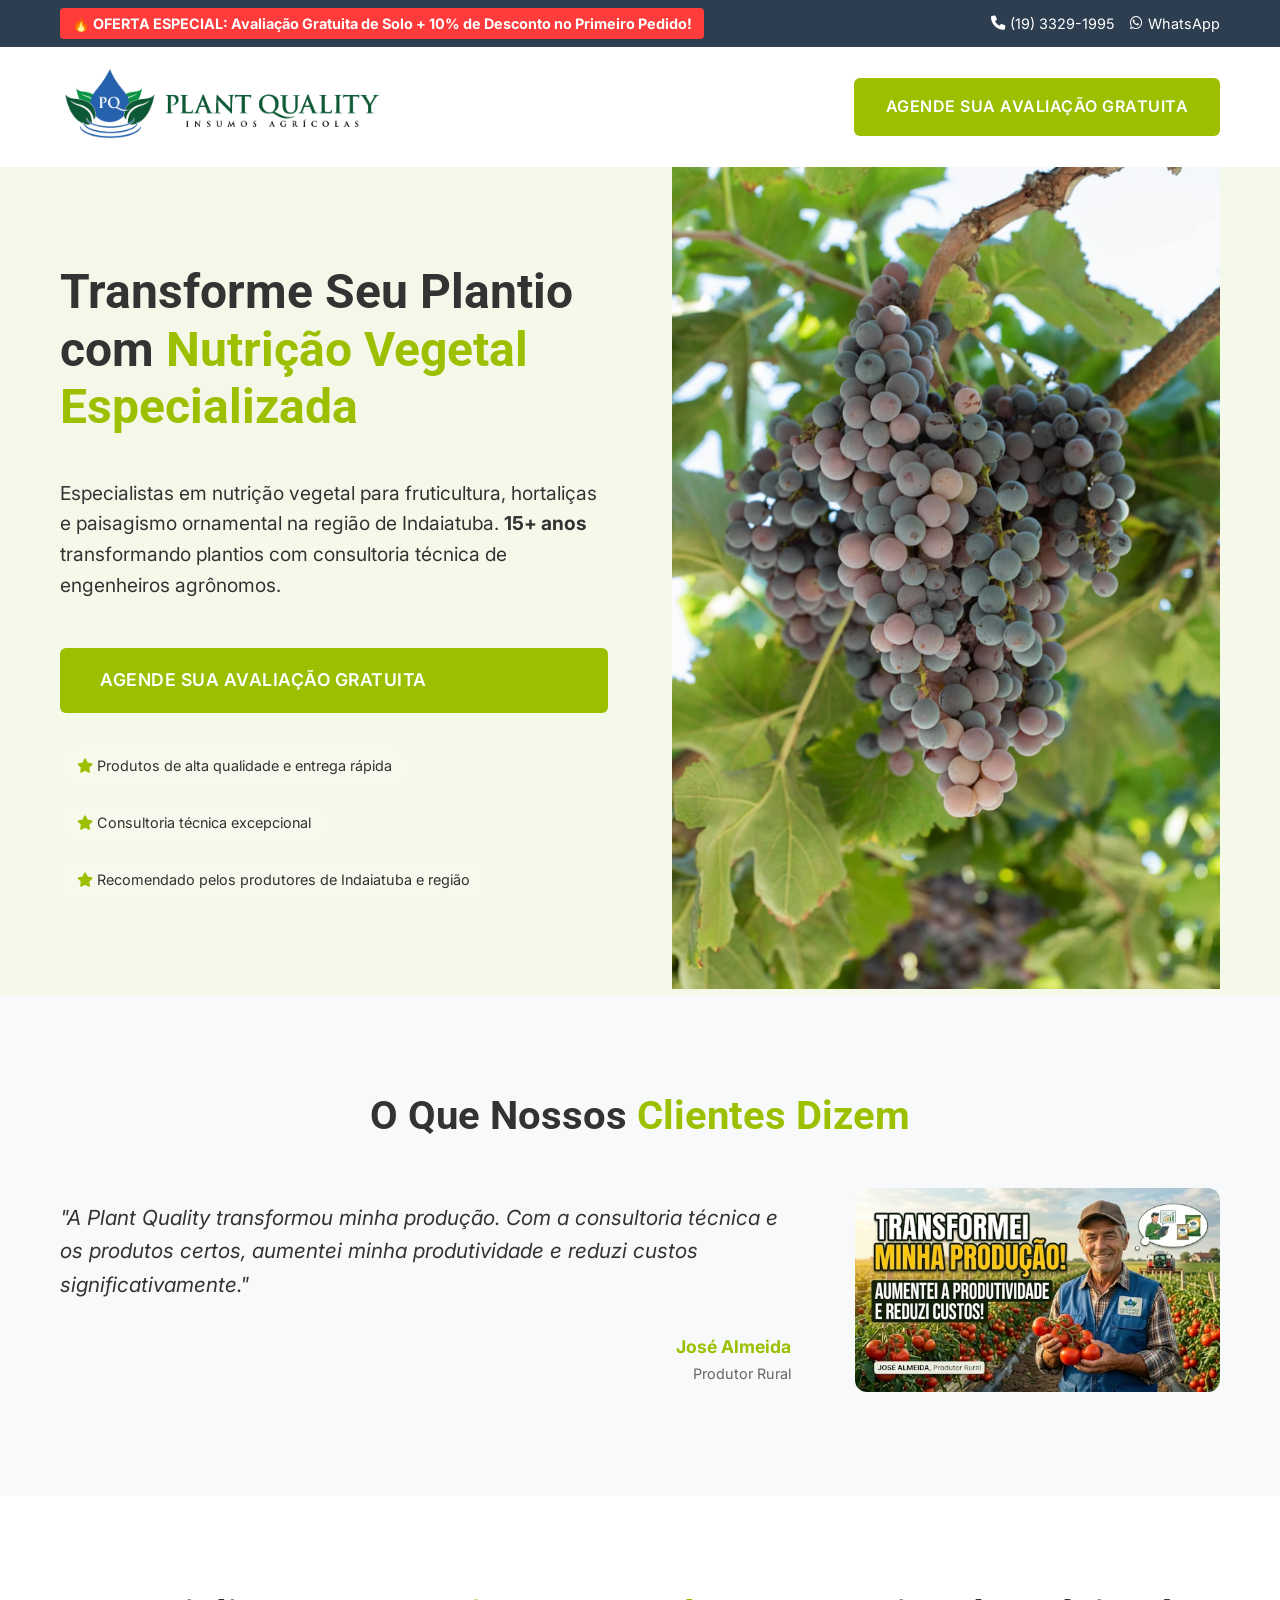
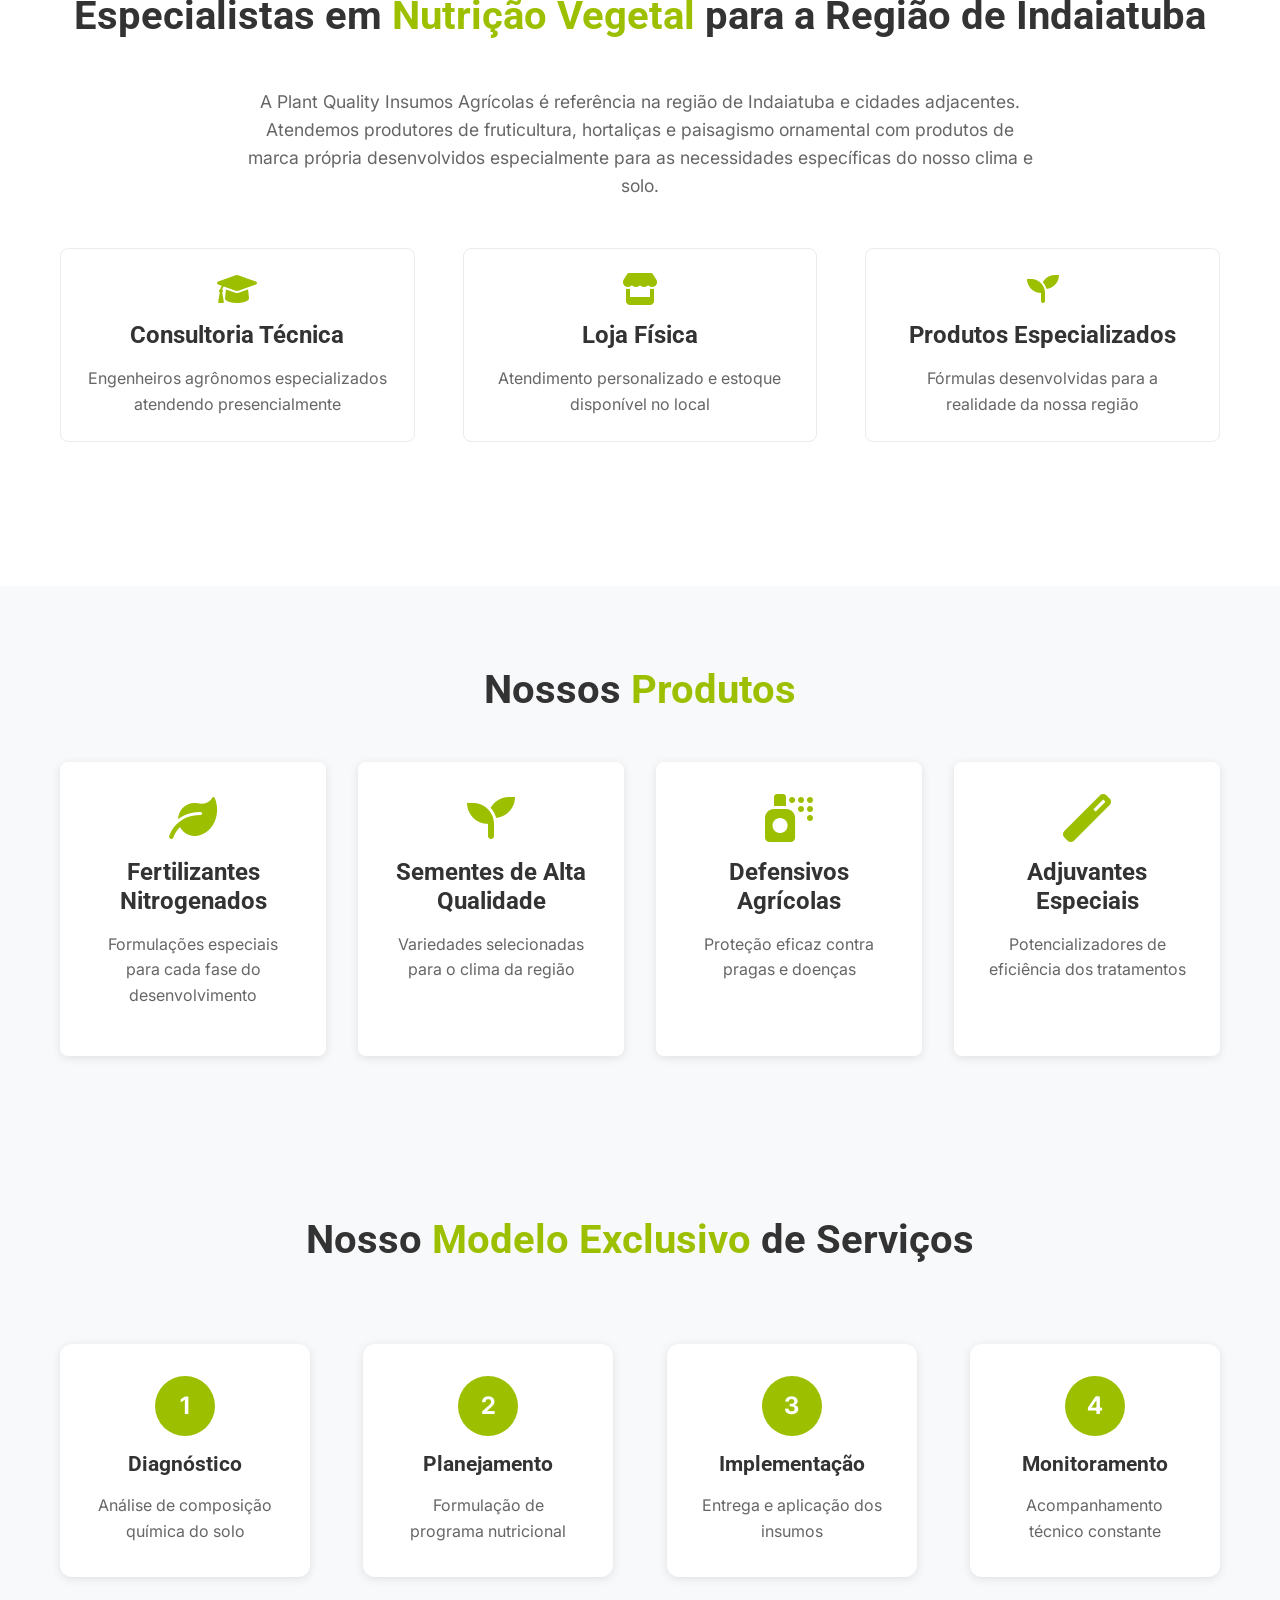
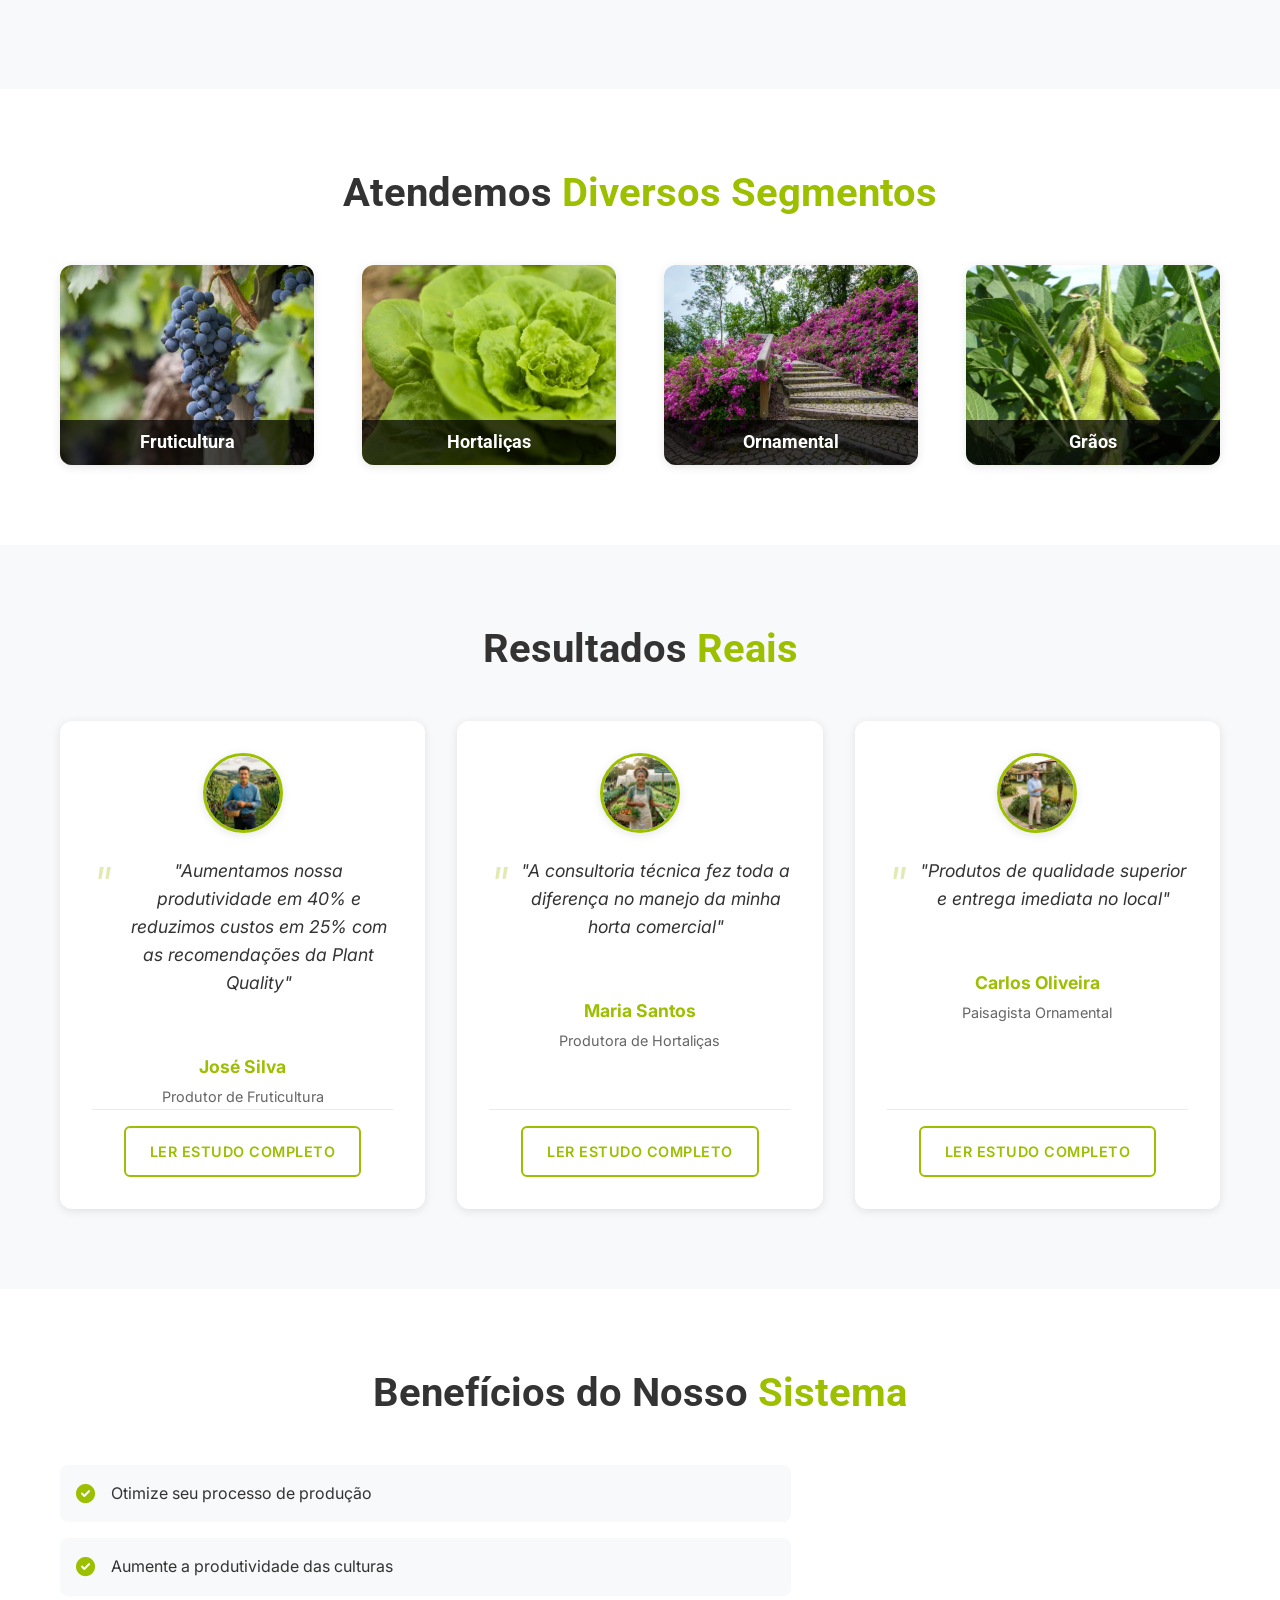
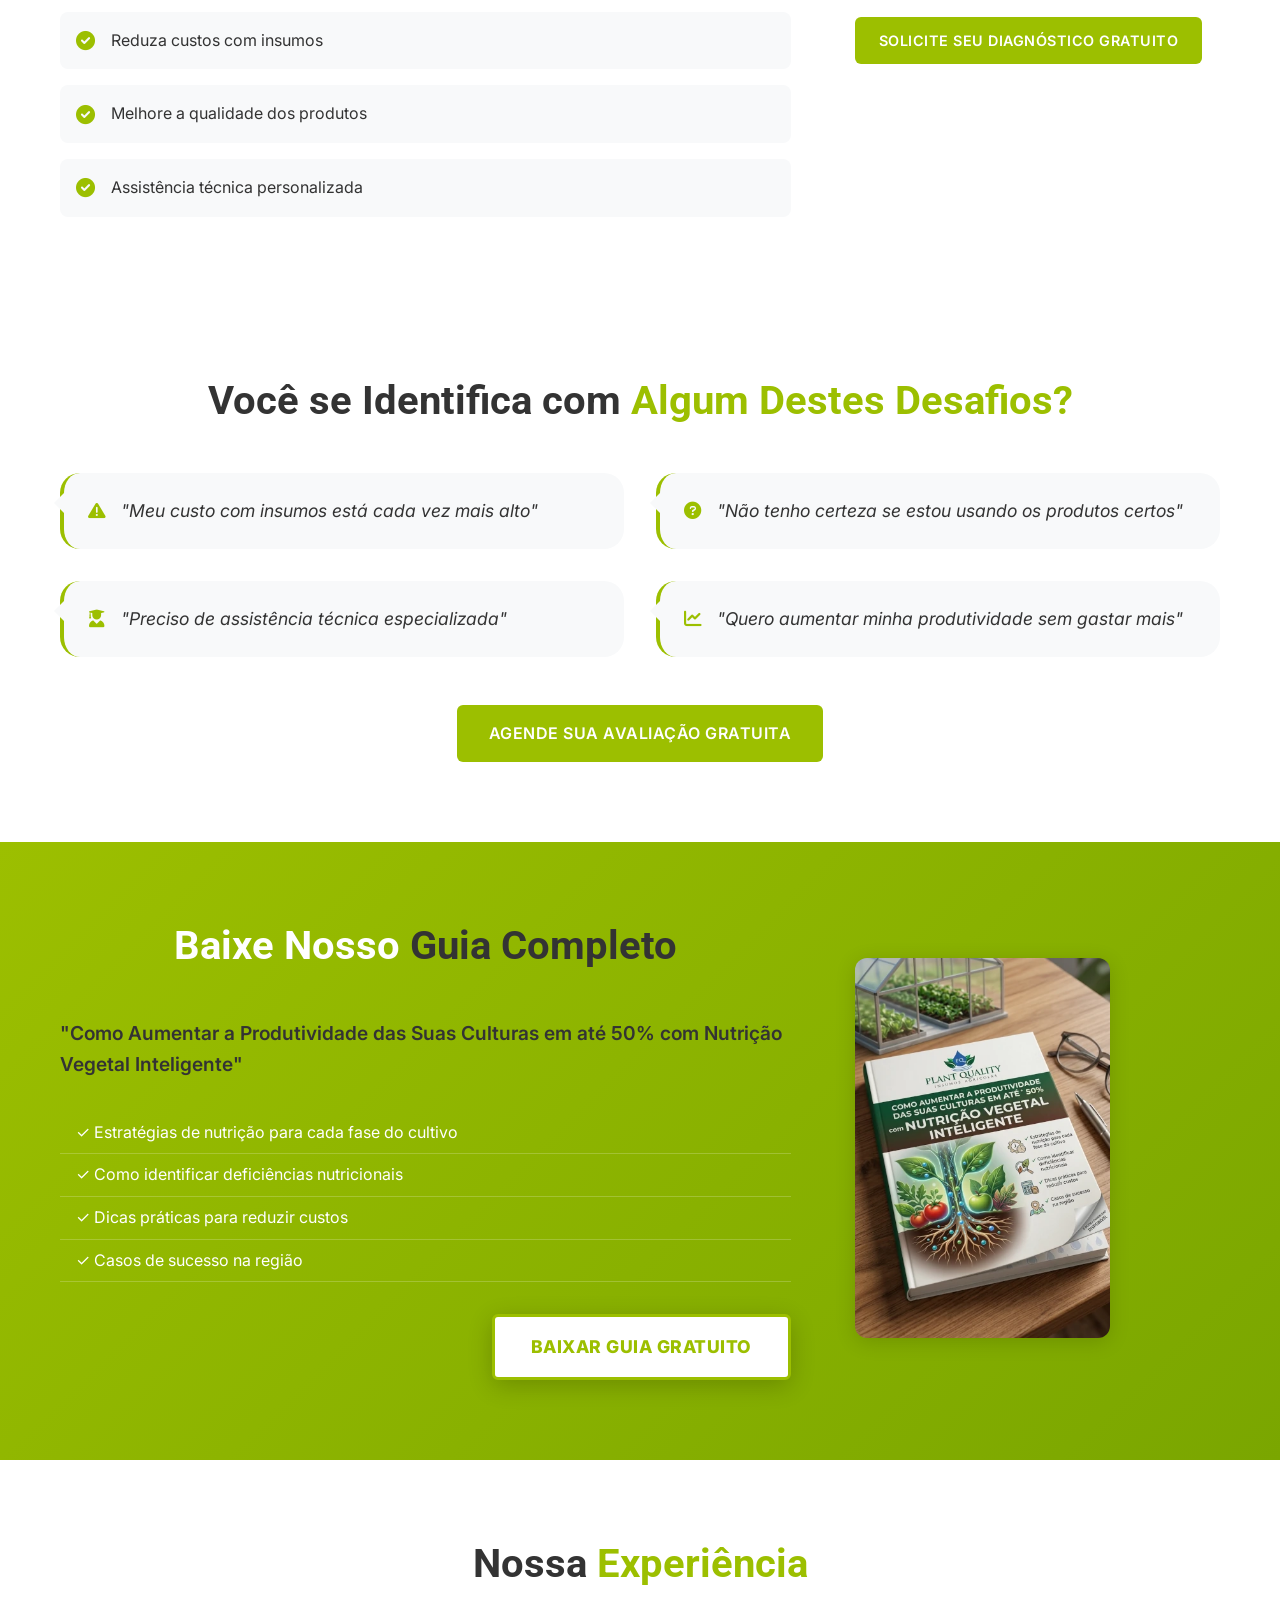
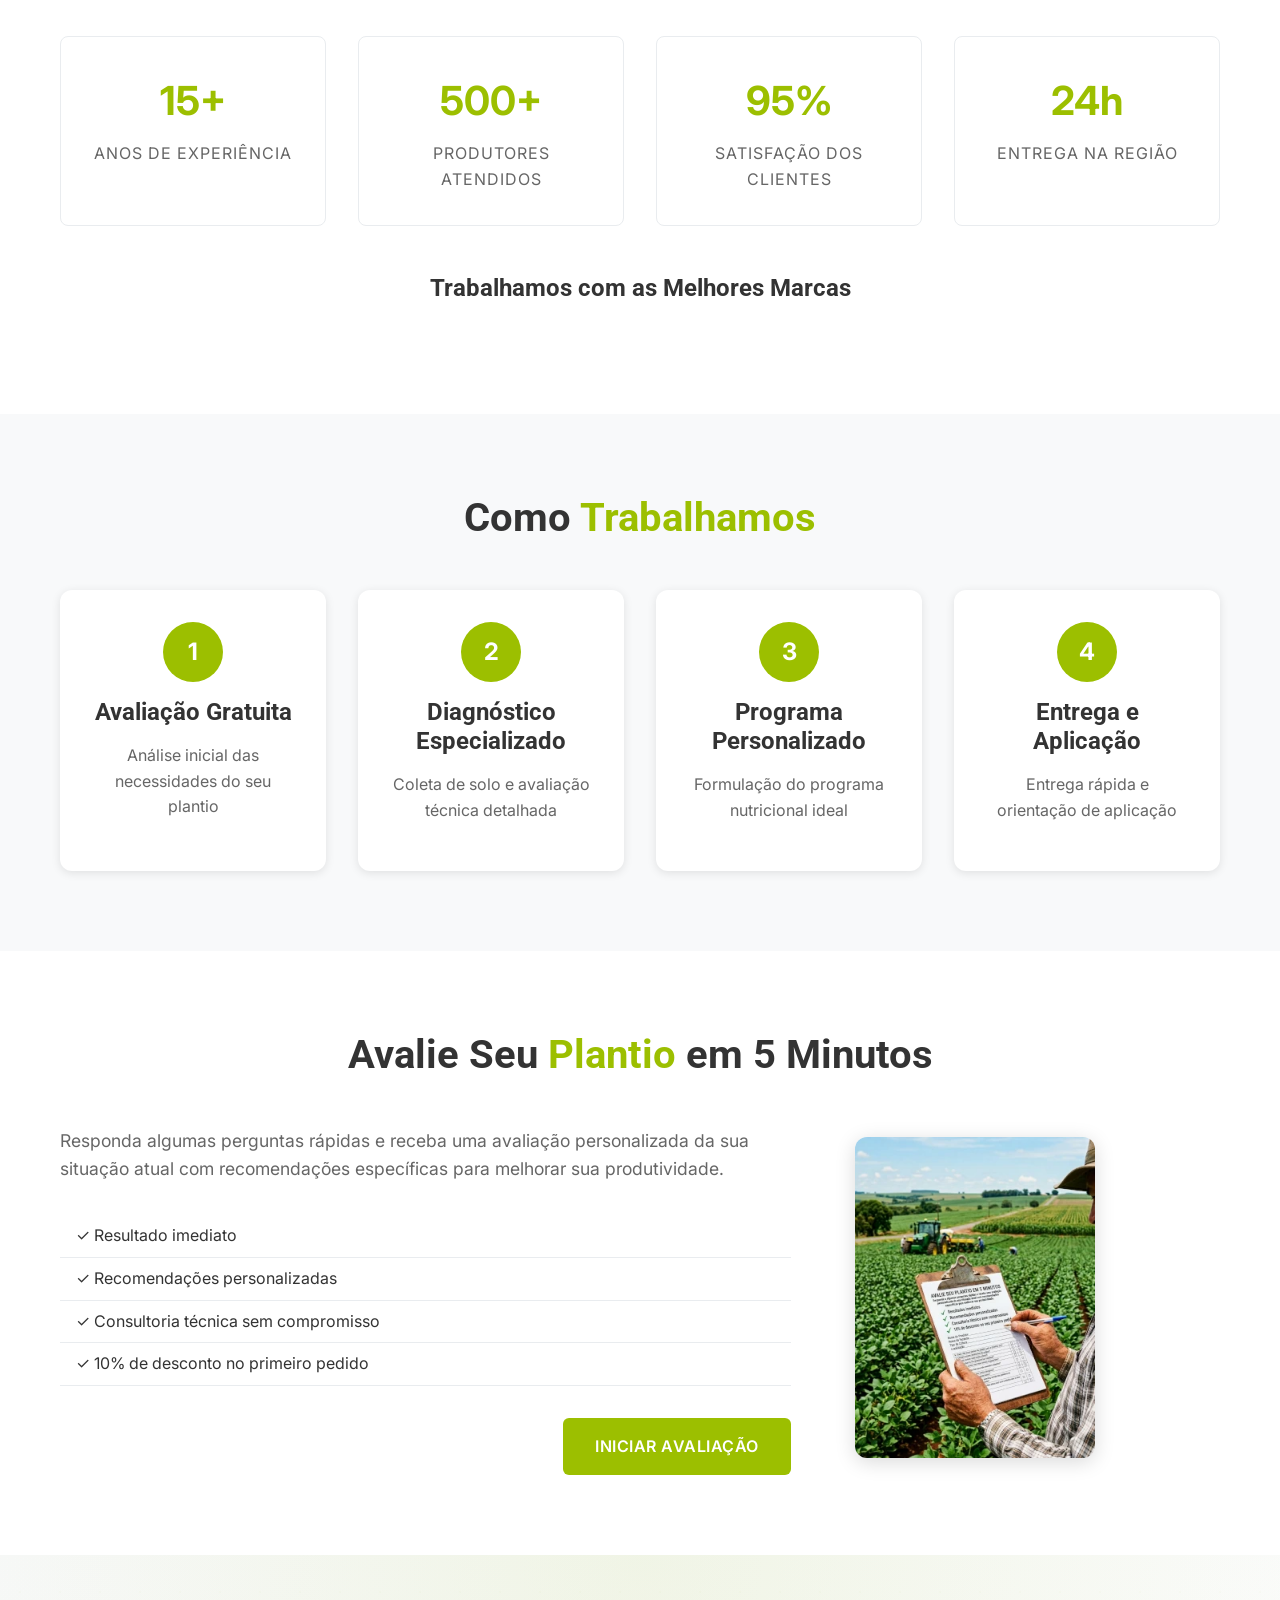
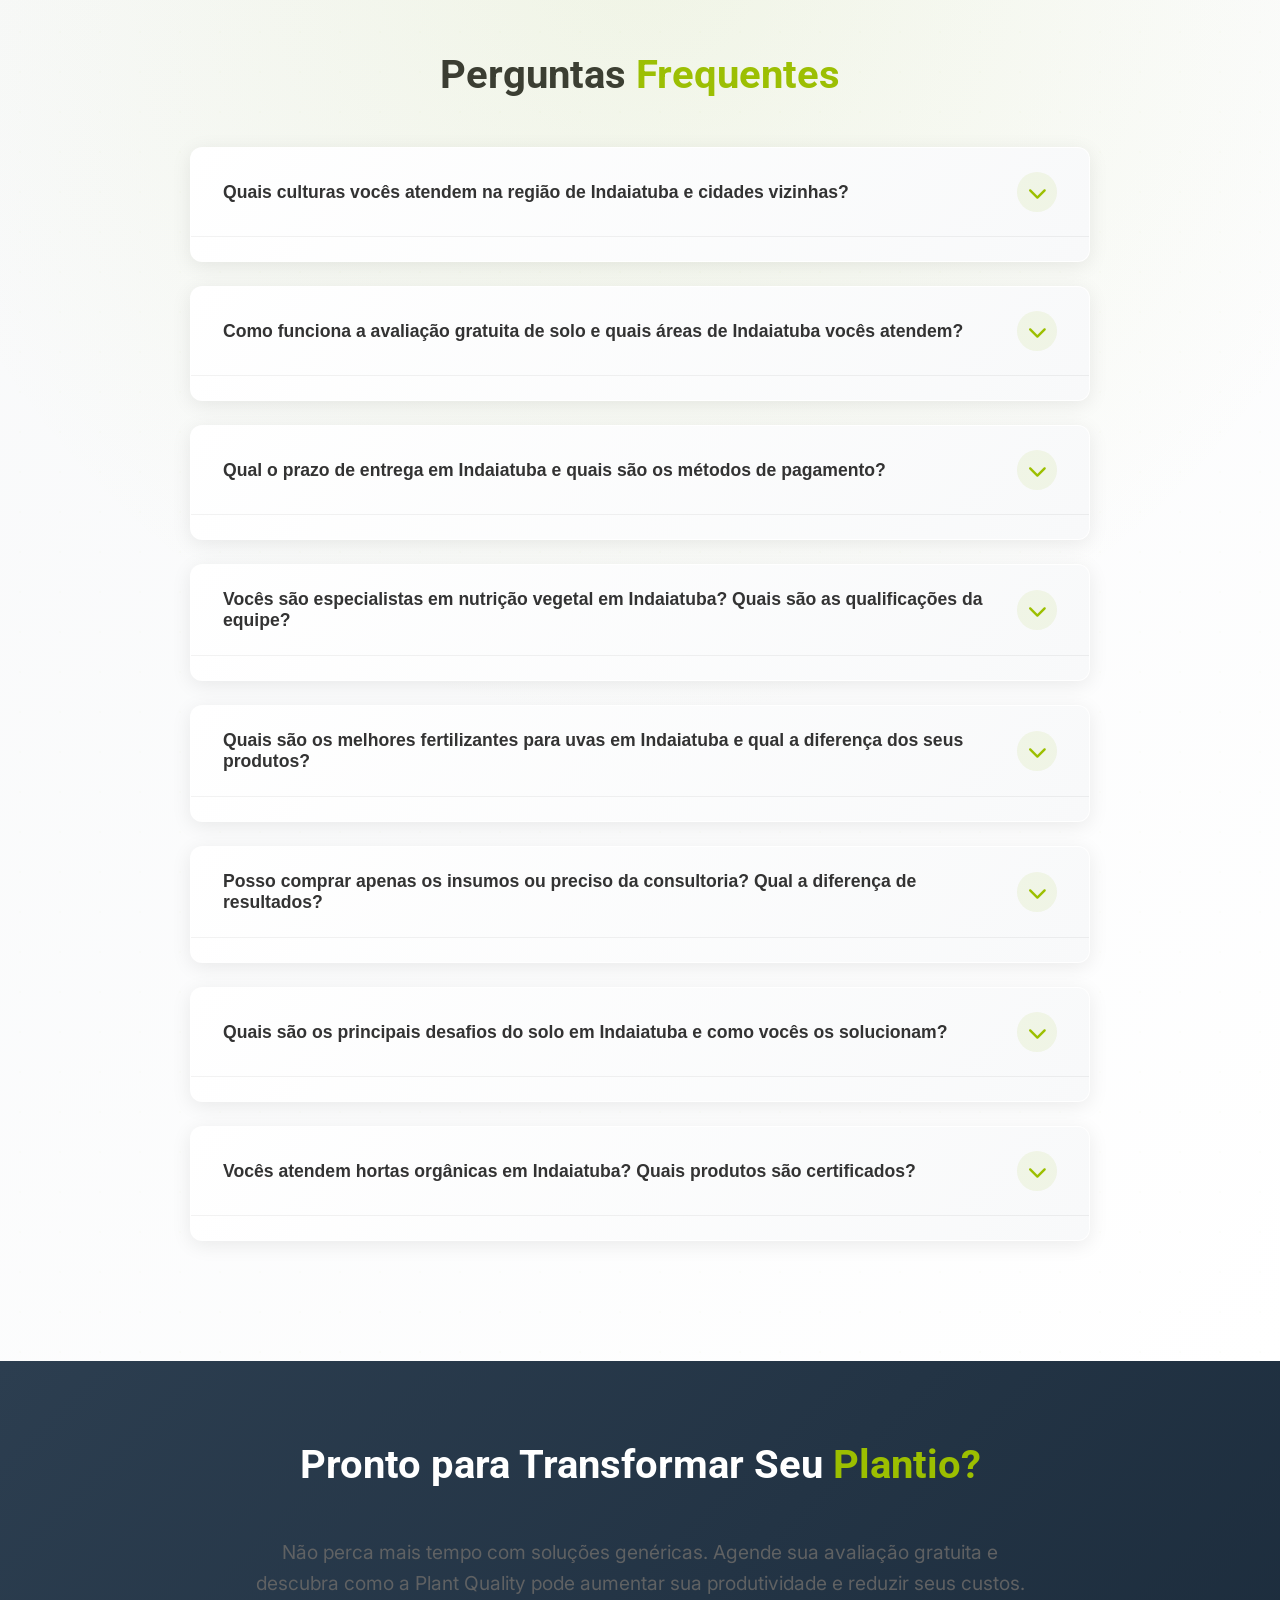
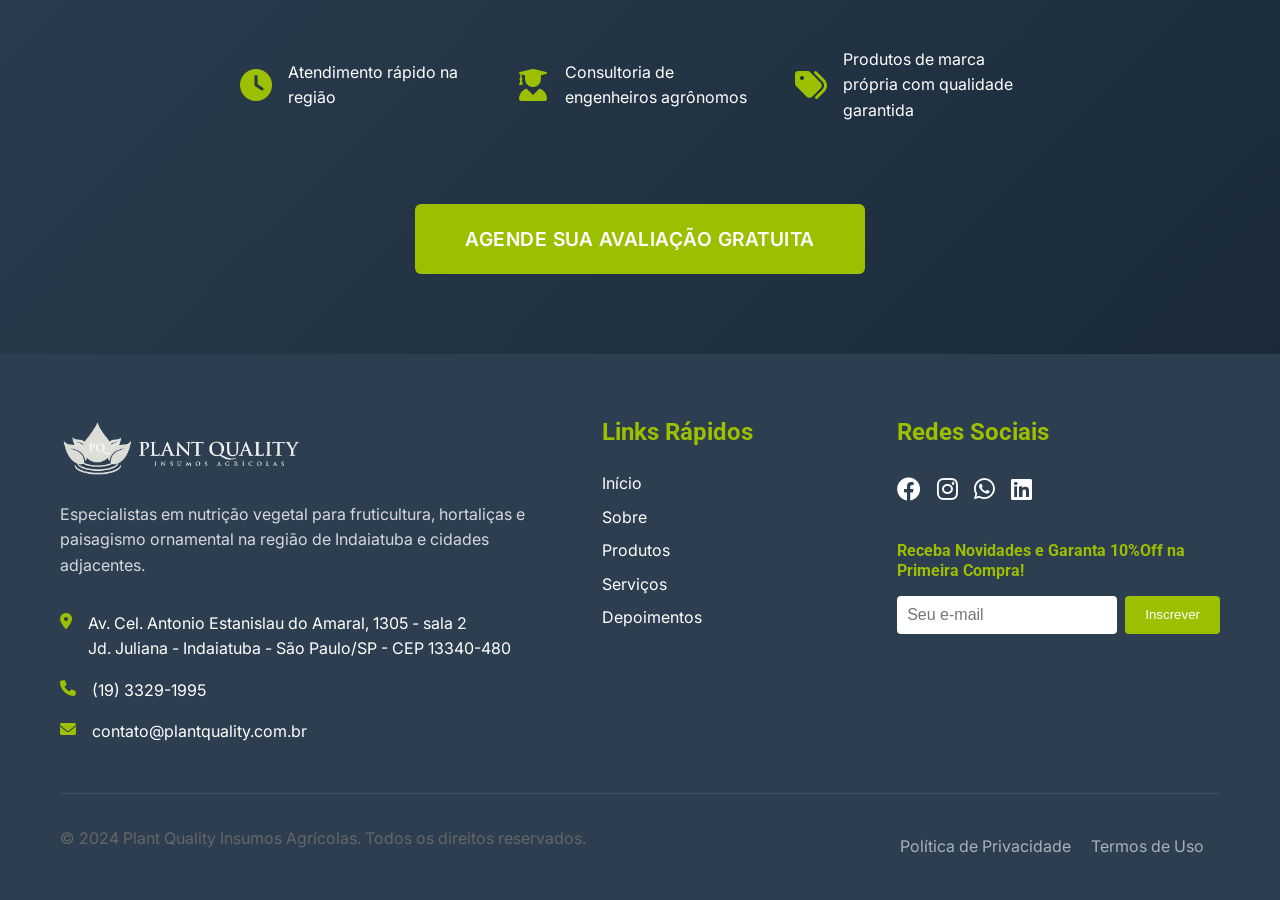
==== index.html @ 19965abe "Add files via upload" ====
<!DOCTYPE html>
<html lang="pt-BR">

<head>
  <meta charset="UTF-8">
  <meta name="viewport" content="width=device-width, initial-scale=1.0">
  <meta name="description"
    content="Plant Quality Insumos Agrícolas - Especialistas em nutrição vegetal para fruticultura, hortaliças e paisagismo ornamental na região de Indaiatuba">
  <meta name="keywords"
    content="insumos agrícolas, fertilizantes, nutrição vegetal, fruticultura, hortaliças, paisagismo, Plant Quality">
  <meta name="author" content="Plant Quality Insumos Agrícolas">

  <!-- Open Graph / Facebook -->
  <meta property="og:type" content="website">
  <meta property="og:url" content="https://plantquality.com.br/">
  <meta property="og:title" content="Plant Quality Insumos Agrícolas - Nutrição Vegetal Especializada">
  <meta property="og:description"
    content="Produtos de marca própria desenvolvidos especialmente para a demanda da região de Indaiatuba. Consultoria técnica especializada por engenheiros agrônomos.">
  <meta property="og:image" content="https://plantquality.com.br/images/logo.png">

  <!-- Twitter -->
  <meta property="twitter:card" content="summary_large_image">
  <meta property="twitter:url" content="https://plantquality.com.br/">
  <meta property="twitter:title" content="Plant Quality Insumos Agrícolas - Nutrição Vegetal Especializada">
  <meta property="twitter:description"
    content="Produtos de marca própria desenvolvidos especialmente para a demanda da região de Indaiatuba. Consultoria técnica especializada por engenheiros agrônomos.">
  <meta property="twitter:image" content="https://plantquality.com.br/images/logo.png">

  <title>Plant Quality Insumos Agrícolas - Nutrição Vegetal Especializada</title>

  <!-- CSS -->
  <link rel="stylesheet" href="css/styles.css">

  <!-- Google Fonts -->
  <link
    href="https://fonts.googleapis.com/css2?family=Inter:wght@300;400;500;600;700&family=Roboto:wght@300;400;500;700&display=swap"
    rel="stylesheet">

  <!-- Font Awesome -->
  <link rel="stylesheet" href="https://cdnjs.cloudflare.com/ajax/libs/font-awesome/6.0.0/css/all.min.css">

  <!-- Favicon -->
  <link rel="icon" href="images/favicon.ico">
</head>

<body>
  <!-- Top Bar -->
  <div class="top-bar">
    <div class="container">
      <div class="top-bar-content">
        <span class="urgent-offer">🔥 OFERTA ESPECIAL: Avaliação Gratuita de Solo + 10% de Desconto no Primeiro
          Pedido!</span>
        <div class="top-bar-actions">
          <a href="tel:+551933291995" class="phone-link">
            <i class="fas fa-phone"></i> (19) 3329-1995
          </a>
          <a href="https://wa.me/55199961839" class="whatsapp-link" target="_blank">
            <i class="fab fa-whatsapp"></i> WhatsApp
          </a>
        </div>
      </div>
    </div>
  </div>

  <!-- Header -->
  <header class="header">
    <div class="container">
      <div class="header-content">
        <div class="logo">
          <img src="images/logo-plant-quality-horizontal-optimized.png" alt="Plant Quality Insumos Agrícolas"
            class="logo-img" style="height: 80px;">
        </div>

        <div class="header-cta">
          <a href="#assessment" class="btn btn-primary btn-large">AGENDE SUA AVALIAÇÃO GRATUITA</a>
        </div>
      </div>
    </div>
  </header>

  <!-- Hero Section -->
  <section id="home" class="hero-section">
    <div class="container">
      <div class="hero-content">
        <div class="hero-text">
          <h1 class="hero-title">
            Transforme Seu Plantio com <span class="highlight">Nutrição Vegetal Especializada</span>
          </h1>
          <br>
          <p class="hero-subtitle">
            Especialistas em nutrição vegetal para fruticultura, hortaliças e paisagismo ornamental na região de
            Indaiatuba.
            <strong>15+ anos</strong> transformando plantios com consultoria técnica de engenheiros agrônomos.
          </p>
          <div class="hero-cta">
            <a href="#assessment" class="btn btn-primary btn-hero">AGENDE SUA AVALIAÇÃO GRATUITA</a>
            <div class="trust-badges">
              <span class="badge"><i class="fas fa-star" style="color: #9cbf00;"></i> Produtos de alta qualidade e
                entrega rápida</span>
              <span class="badge"><i class="fas fa-star" style="color: #9cbf00;"></i> Consultoria técnica
                excepcional</span>
              <span class="badge"><i class="fas fa-star" style="color: #9cbf00;"></i> Recomendado pelos produtores de
                Indaiatuba e região</span>
            </div>
          </div>
        </div>
        <div class="hero-media">
          <img src="images/bunch-red-grapes-green-branch.webp" alt="Plant Quality - Nutrição Vegetal" class="hero-img">
        </div>
      </div>
    </div>
  </section>

  <!-- VSL Testimonial -->
  <section class="vsl-section">
    <div class="container">
      <h2 class="section-title center">O Que Nossos <span class="highlight">Clientes Dizem</span></h2>
      <div class="vsl-content">
        <div class="vsl-text">
          <p class="vsl-quote">
            "A Plant Quality transformou minha produção. Com a consultoria técnica e os produtos certos,
            aumentei minha produtividade e reduzi custos significativamente."
          </p>
          <div class="vsl-author">
            <strong>José Almeida</strong>
            <span>Produtor Rural</span>
          </div>
        </div>
        <div class="vsl-player">
          <img src="images/testimonial-video-thumbnail.webp" alt="Depoimento de Cliente"
            style="width: 100%; height: 100%; object-fit: cover; border-radius: 12px;">
        </div>
      </div>
    </div>
  </section>

  <!-- About Section -->
  <section id="about" class="about-section">
    <div class="container">
      <h2 class="section-title center">Especialistas em <span class="highlight">Nutrição Vegetal</span> para a Região de
        Indaiatuba</h2>
      <p class="about-description center" style="max-width: 800px; margin: 0 auto 3rem;">
        A Plant Quality Insumos Agrícolas é referência na região de Indaiatuba e cidades adjacentes.
        Atendemos produtores de fruticultura, hortaliças e paisagismo ornamental com produtos de marca própria
        desenvolvidos especialmente para as necessidades específicas do nosso clima e solo.
      </p>
      <div class="about-features" style="justify-content: center; align-items: center;">
        <div class="feature">
          <i class="fas fa-graduation-cap"></i>
          <h3>Consultoria Técnica</h3>
          <p>Engenheiros agrônomos especializados atendendo presencialmente</p>
        </div>
        <div class="feature">
          <i class="fas fa-store"></i>
          <h3>Loja Física</h3>
          <p>Atendimento personalizado e estoque disponível no local</p>
        </div>
        <div class="feature">
          <i class="fas fa-seedling"></i>
          <h3>Produtos Especializados</h3>
          <p>Fórmulas desenvolvidas para a realidade da nossa região</p>
        </div>
      </div>
    </div>
  </section>

  <!-- Products Grid -->
  <section id="products" class="products-section">
    <div class="container">
      <h2 class="section-title center">Nossos <span class="highlight">Produtos</span></h2>
      <div class="products-grid">
        <div class="product-card">
          <i class="fas fa-leaf"></i>
          <h3>Fertilizantes Nitrogenados</h3>
          <p>Formulações especiais para cada fase do desenvolvimento</p>
        </div>
        <div class="product-card">
          <i class="fas fa-seedling"></i>
          <h3>Sementes de Alta Qualidade</h3>
          <p>Variedades selecionadas para o clima da região</p>
        </div>
        <div class="product-card">
          <i class="fas fa-spray-can"></i>
          <h3>Defensivos Agrícolas</h3>
          <p>Proteção eficaz contra pragas e doenças</p>
        </div>
        <div class="product-card">
          <i class="fas fa-magic"></i>
          <h3>Adjuvantes Especiais</h3>
          <p>Potencializadores de eficiência dos tratamentos</p>
        </div>
      </div>
    </div>
  </section>

  <!-- Our Model -->
  <section id="services" class="model-section">
    <div class="container">
      <h2 class="section-title center">Nosso <span class="highlight">Modelo Exclusivo</span> de Serviços</h2>
      <div class="model-steps">
        <div class="model-step">
          <div class="step-icon">1</div>
          <h3>Diagnóstico</h3>
          <p>Análise de composição química do solo</p>
        </div>
        <div class="model-step">
          <div class="step-icon">2</div>
          <h3>Planejamento</h3>
          <p>Formulação de programa nutricional</p>
        </div>
        <div class="model-step">
          <div class="step-icon">3</div>
          <h3>Implementação</h3>
          <p>Entrega e aplicação dos insumos</p>
        </div>
        <div class="model-step">
          <div class="step-icon">4</div>
          <h3>Monitoramento</h3>
          <p>Acompanhamento técnico constante</p>
        </div>
      </div>
    </div>
  </section>

  <!-- Industries -->
  <section class="industries-section">
    <div class="container">
      <h2 class="section-title center">Atendemos <span class="highlight">Diversos Segmentos</span></h2>
      <div class="industries-grid">
        <div class="industry-card">
          <img src="images/closeup-grapes.webp" alt="Fruticultura">
          <h3>Fruticultura</h3>
        </div>
        <div class="industry-card">
          <img src="images/closeup-lettuce.webp" alt="Hortaliças">
          <h3>Hortaliças</h3>
        </div>
        <div class="industry-card">
          <img src="images/stairs-beautiful-park.webp" alt="Paisagismo">
          <h3>Ornamental</h3>
        </div>
        <div class="industry-card">
          <img src="images/closeup-beans.webp" alt="Grãos">
          <h3>Grãos</h3>
        </div>
      </div>
    </div>
  </section>

  <!-- Case Studies -->
  <section id="testimonials" class="case-studies-section">
    <div class="container">
      <h2 class="section-title center">Resultados <span class="highlight">Reais</span></h2>
      <div class="case-studies-grid">
        <div class="case-card">
          <div class="case-content">
            <div class="case-avatar">
              <img src="images/social-proof-grape-farmer.webp" alt="José Silva - Produtor de Fruticultura"
                class="avatar-img">
            </div>
            <blockquote>
              "Aumentamos nossa produtividade em 40% e reduzimos custos em 25% com as recomendações da Plant Quality"
            </blockquote>
            <div class="case-author">
              <strong>José Silva</strong>
              <span>Produtor de Fruticultura</span>
            </div>
          </div>
          <div class="case-cta">
            <a href="#" class="btn btn-secondary">LER ESTUDO COMPLETO</a>
          </div>
        </div>
        <div class="case-card">
          <div class="case-content">
            <div class="case-avatar">
              <img src="images/social-proof-horticulture-farmer.webp" alt="Maria Santos - Produtora de Hortaliças"
                class="avatar-img">
            </div>
            <blockquote>
              "A consultoria técnica fez toda a diferença no manejo da minha horta comercial"
            </blockquote>
            <div class="case-author">
              <strong>Maria Santos</strong>
              <span>Produtora de Hortaliças</span>
            </div>
          </div>
          <div class="case-cta">
            <a href="#" class="btn btn-secondary">LER ESTUDO COMPLETO</a>
          </div>
        </div>
        <div class="case-card">
          <div class="case-content">
            <div class="case-avatar">
              <img src="images/social-proof-landscape-architect.webp" alt="Carlos Oliveira - Paisagista Ornamental"
                class="avatar-img">
            </div>
            <blockquote>
              "Produtos de qualidade superior e entrega imediata no local"
            </blockquote>
            <div class="case-author">
              <strong>Carlos Oliveira</strong>
              <span>Paisagista Ornamental</span>
            </div>
          </div>
          <div class="case-cta">
            <a href="#" class="btn btn-secondary">LER ESTUDO COMPLETO</a>
          </div>
        </div>
      </div>
    </div>
  </section>

  <!-- Technology & Benefits -->
  <section class="benefits-section">
    <div class="container">
      <h2 class="section-title center">Benefícios do Nosso <span class="highlight">Sistema</span></h2>
      <div class="benefits-content">
        <div class="benefits-list">
          <div class="benefit-item">
            <i class="fas fa-check-circle"></i>
            <span>Otimize seu processo de produção</span>
          </div>
          <div class="benefit-item">
            <i class="fas fa-check-circle"></i>
            <span>Aumente a produtividade das culturas</span>
          </div>
          <div class="benefit-item">
            <i class="fas fa-check-circle"></i>
            <span>Reduza custos com insumos</span>
          </div>
          <div class="benefit-item">
            <i class="fas fa-check-circle"></i>
            <span>Melhore a qualidade dos produtos</span>
          </div>
          <div class="benefit-item">
            <i class="fas fa-check-circle"></i>
            <span>Assistência técnica personalizada</span>
          </div>
        </div>
        <div class="benefits-cta">
          <a href="#assessment" class="btn btn-primary">SOLICITE SEU DIAGNÓSTICO GRATUITO</a>
        </div>
      </div>
    </div>
  </section>

  <!-- Pain Points -->
  <section class="pain-points-section">
    <div class="container">
      <h2 class="section-title center">Você se Identifica com <span class="highlight">Algum Destes Desafios?</span></h2>
      <div class="pain-points">
        <div class="pain-point">
          <div class="speech-bubble">
            <i class="fas fa-exclamation-triangle" style="color: #9cbf00; margin-right: 10px;"></i>
            "Meu custo com insumos está cada vez mais alto"
          </div>
        </div>
        <div class="pain-point">
          <div class="speech-bubble">
            <i class="fas fa-question-circle" style="color: #9cbf00; margin-right: 10px;"></i>
            "Não tenho certeza se estou usando os produtos certos"
          </div>
        </div>
        <div class="pain-point">
          <div class="speech-bubble">
            <i class="fas fa-user-graduate" style="color: #9cbf00; margin-right: 10px;"></i>
            "Preciso de assistência técnica especializada"
          </div>
        </div>
        <div class="pain-point">
          <div class="speech-bubble">
            <i class="fas fa-chart-line" style="color: #9cbf00; margin-right: 10px;"></i>
            "Quero aumentar minha produtividade sem gastar mais"
          </div>
        </div>
      </div>
      <div style="text-align: center; margin-top: 3rem;">
        <a href="#assessment" class="btn btn-primary btn-large">AGENDE SUA AVALIAÇÃO GRATUITA</a>
      </div>
    </div>
  </section>

  <!-- Lead Magnet -->
  <section class="lead-magnet-section">
    <div class="container">
      <div class="lead-magnet-content">
        <div class="lead-magnet-text">
          <h2 class="section-title">Baixe Nosso <span class="highlight highlight-dark">Guia Completo</span></h2>
          <p class="lead-magnet-description lead-magnet-description-dark">
            "Como Aumentar a Produtividade das Suas Culturas em até 50% com Nutrição Vegetal Inteligente"
          </p>
          <ul class="lead-magnet-benefits">
            <li>✓ Estratégias de nutrição para cada fase do cultivo</li>
            <li>✓ Como identificar deficiências nutricionais</li>
            <li>✓ Dicas práticas para reduzir custos</li>
            <li>✓ Casos de sucesso na região</li>
          </ul>
          <div style="text-align: right; margin-top: 1rem;">
            <a href="#contact" class="btn btn-primary">BAIXAR GUIA GRATUITO</a>
          </div>
        </div>
        <div class="lead-magnet-image">
          <img src="images/e-book-illustration.webp" alt="Guia de Nutrição Vegetal" class="guide-img"
            style="max-width: 255px; width: 100%; margin-left: auto;">
        </div>
      </div>
    </div>
  </section>

  <!-- Credibility Stats -->
  <section class="stats-section">
    <div class="container">
      <h2 class="section-title center">Nossa <span class="highlight">Experiência</span></h2>
      <div class="stats-grid">
        <div class="stat-item">
          <div class="stat-number">15+</div>
          <div class="stat-label">Anos de Experiência</div>
        </div>
        <div class="stat-item">
          <div class="stat-number">500+</div>
          <div class="stat-label">Produtores Atendidos</div>
        </div>
        <div class="stat-item">
          <div class="stat-number">95%</div>
          <div class="stat-label">Satisfação dos Clientes</div>
        </div>
        <div class="stat-item">
          <div class="stat-number">24h</div>
          <div class="stat-label">Entrega na Região</div>
        </div>
      </div>
      <div class="partners">
        <h3>Trabalhamos com as Melhores Marcas</h3>
        <div class="partner-logos">
          <!-- Logos dos parceiros -->
        </div>
      </div>
    </div>
  </section>

  <!-- Process -->
  <section class="process-section">
    <div class="container">
      <h2 class="section-title center">Como <span class="highlight">Trabalhamos</span></h2>
      <div class="process-steps">
        <div class="process-step">
          <div class="step-icon">1</div>
          <h3>Avaliação Gratuita</h3>
          <p>Análise inicial das necessidades do seu plantio</p>
        </div>
        <div class="process-step">
          <div class="step-icon">2</div>
          <h3>Diagnóstico Especializado</h3>
          <p>Coleta de solo e avaliação técnica detalhada</p>
        </div>
        <div class="process-step">
          <div class="step-icon">3</div>
          <h3>Programa Personalizado</h3>
          <p>Formulação do programa nutricional ideal</p>
        </div>
        <div class="process-step">
          <div class="step-icon">4</div>
          <h3>Entrega e Aplicação</h3>
          <p>Entrega rápida e orientação de aplicação</p>
        </div>
      </div>
    </div>
  </section>

  <!-- Assessment -->
  <section id="assessment" class="assessment-section">
    <div class="container">
      <h2 class="section-title center">Avalie Seu <span class="highlight">Plantio</span> em 5 Minutos</h2>
      <div class="assessment-content">
        <div class="assessment-text">
          <p class="assessment-description">
            Responda algumas perguntas rápidas e receba uma avaliação personalizada
            da sua situação atual com recomendações específicas para melhorar sua produtividade.
          </p>
          <ul class="assessment-benefits">
            <li>✓ Resultado imediato</li>
            <li>✓ Recomendações personalizadas</li>
            <li>✓ Consultoria técnica sem compromisso</li>
            <li>✓ 10% de desconto no primeiro pedido</li>
          </ul>
          <div style="text-align: right; margin-top: 1rem;">
            <a href="#" class="btn btn-primary btn-large">INICIAR AVALIAÇÃO</a>
          </div>
        </div>
        <div class="assessment-image">
          <img src="images/avalie-sua-plantacao.webp" alt="Avaliação de Plantio" class="assessment-img"
            style="max-width: 240px; width: 100%; margin-left: auto;">
        </div>
      </div>
    </div>
  </section>

  <!-- FAQ Section -->
  <section class="faq-section">
    <div class="container">
      <h2 class="section-title center">Perguntas <span class="highlight">Frequentes</span></h2>
      <div class="faq-content">
        <div class="faq-item">
          <button class="faq-question">
            <span>Quais culturas vocês atendem na região de Indaiatuba e cidades vizinhas?</span>
            <i class="fas fa-chevron-down"></i>
          </button>
          <div class="faq-answer">
            <p>Atendemos produtores de toda a região de Indaiatuba, Salto, Itu, Monte Mor, Capivari e Sorocaba.
              Especializamo-nos em fruticultura (uvas, citros, maçãs, pêras), hortaliças (alface, tomate, pepino,
              feijão),
              paisagismo ornamental (gramados, jardins, árvores ornamentais) e grãos (milho, soja, trigo).
              Desenvolvemos fórmulas específicas para as condições climáticas e do solo da nossa região.</p>
          </div>
        </div>

        <div class="faq-item">
          <button class="faq-question">
            <span>Como funciona a avaliação gratuita de solo e quais áreas de Indaiatuba vocês atendem?</span>
            <i class="fas fa-chevron-down"></i>
          </button>
          <div class="faq-answer">
            <p>Nossa avaliação gratuita inclui coleta de amostras de solo, análise laboratorial e diagnóstico
              técnico completo. Atendemos toda a região de Indaiatuba, incluindo bairros como Jardim Juliana,
              Vila Sônia, Parque das Nações, Jardim Morada do Sol e áreas rurais. Um engenheiro agrônomo visita
              seu plantio, coleta as amostras e elabora um relatório com recomendações personalizadas de correção
              e adubação para suas culturas, considerando as características específicas do solo da nossa região.</p>
          </div>
        </div>

        <div class="faq-item">
          <button class="faq-question">
            <span>Qual o prazo de entrega em Indaiatuba e quais são os métodos de pagamento?</span>
            <i class="fas fa-chevron-down"></i>
          </button>
          <div class="faq-answer">
            <p>Para a região de Indaiatuba e cidades adjacentes (Salto, Itu, Monte Mor), garantimos entrega em até
              24 horas após a confirmação do pedido. Aceitamos pagamento via PIX, cartão de crédito, boleto bancário
              e dinheiro. Para compras acima de R$ 500,00 na região de Indaiatuba, oferecemos entrega gratuita.</p>
          </div>
        </div>

        <div class="faq-item">
          <button class="faq-question">
            <span>Vocês são especialistas em nutrição vegetal em Indaiatuba? Quais são as qualificações da
              equipe?</span>
            <i class="fas fa-chevron-down"></i>
          </button>
          <div class="faq-answer">
            <p>Sim, somos referência em nutrição vegetal na região de Indaiatuba há mais de 15 anos. Nossa equipe
              é composta por engenheiros agrônomos formados por universidades reconhecidas, com especializações em
              solos, nutrição de plantas e manejo integrado de pragas. Atendemos mais de 500 produtores na região,
              com taxa de satisfação de 95%. Trabalhamos em parceria com instituições de pesquisa como a UNESP
              Botucatu e o Instituto Agronômico de Campinas (IAC).</p>
          </div>
        </div>

        <div class="faq-item">
          <button class="faq-question">
            <span>Quais são os melhores fertilizantes para uvas em Indaiatuba e qual a diferença dos seus
              produtos?</span>
            <i class="fas fa-chevron-down"></i>
          </button>
          <div class="faq-answer">
            <p>Para uvas na região de Indaiatuba, desenvolvemos fórmulas específicas que consideram o clima subtropical
              e as características do solo local. Nossos fertilizantes de marca própria são produzidos com
              matérias-primas
              de alta pureza e tecnologia de liberação controlada, proporcionando melhor eficiência de nutrientes e
              redução de perdas. Diferenciamo-nos pela assistência técnica personalizada e pela formulação adaptada
              às necessidades específicas das culturas da nossa região.</p>
          </div>
        </div>

        <div class="faq-item">
          <button class="faq-question">
            <span>Posso comprar apenas os insumos ou preciso da consultoria? Qual a diferença de resultados?</span>
            <i class="fas fa-chevron-down"></i>
          </button>
          <div class="faq-answer">
            <p>Você pode comprar apenas os insumos, mas nossos estudos com produtores da região de Indaiatuba
              demonstram que quem utiliza a consultoria técnica obtém resultados 35% melhores em produtividade
              e redução de custos. A avaliação do solo e das necessidades específicas da sua cultura na nossa região
              garante que você utilize os produtos corretos na dose e no momento adequados, evitando desperdícios
              e maximizando a produtividade. Oferecemos pacotes de consultoria mensal para acompanhamento contínuo.</p>
          </div>
        </div>

        <div class="faq-item">
          <button class="faq-question">
            <span>Quais são os principais desafios do solo em Indaiatuba e como vocês os solucionam?</span>
            <i class="fas fa-chevron-down"></i>
          </button>
          <div class="faq-answer">
            <p>Na região de Indaiatuba, os principais desafios são a acidez do solo, deficiência de matéria orgânica
              e desequilíbrio de nutrientes. Desenvolvemos corretivos e adubos específicos para as condições do solo
              local, com base em mais de 10 anos de análise de amostras da região. Nossa abordagem integrada inclui
              correção do pH, reposição de matéria orgânica e balanceamento nutricional, resultando em solos mais
              produtivos e sustentáveis.</p>
          </div>
        </div>

        <div class="faq-item">
          <button class="faq-question">
            <span>Vocês atendem hortas orgânicas em Indaiatuba? Quais produtos são certificados?</span>
            <i class="fas fa-chevron-down"></i>
          </button>
          <div class="faq-answer">
            <p>Sim, atendemos hortas orgânicas em toda a região de Indaiatuba. Oferecemos linha completa de
              fertilizantes orgânicos certificados pelo Ministério da Agricultura, Pecuária e Abastecimento (MAPA).
              Trabalhamos com adubos verdes, composto orgânico, farinhas de ossos e outros insumos aprovados para
              agricultura orgânica. Nossa consultoria inclui manejo integrado de pragas e doenças sem o uso de
              produtos químicos sintéticos.</p>
          </div>
        </div>
      </div>
    </div>
  </section>

  <!-- Final CTA -->
  <section class="final-cta-section">
    <div class="container">
      <div class="final-cta-content">
        <h2 class="section-title">Pronto para Transformar Seu <span class="highlight">Plantio?</span></h2>
        <p class="final-cta-description">
          Não perca mais tempo com soluções genéricas. Agende sua avaliação gratuita
          e descubra como a Plant Quality pode aumentar sua produtividade e reduzir seus custos.
        </p>
        <div class="final-cta-reasons">
          <div class="reason">
            <i class="fas fa-clock"></i>
            <span>Atendimento rápido na região</span>
          </div>
          <div class="reason">
            <i class="fas fa-user-graduate"></i>
            <span>Consultoria de engenheiros agrônomos</span>
          </div>
          <div class="reason">
            <i class="fas fa-tags"></i>
            <span>Produtos de marca própria com qualidade garantida</span>
          </div>
        </div>
        <a href="#assessment" class="btn btn-primary btn-huge">AGENDE SUA AVALIAÇÃO GRATUITA</a>
      </div>
    </div>
  </section>

  <!-- Footer -->
  <footer id="contact" class="footer">
    <div class="container">
      <div class="footer-content">
        <div class="footer-info">
          <div class="footer-logo">
            <img src="images/logo-plant-quality-horizontal-white-optimized.png" alt="Plant Quality"
              class="footer-logo-img" style="height: 60px;">
          </div>
          <p class="footer-description" style="color: white;">
            Especialistas em nutrição vegetal para fruticultura, hortaliças e paisagismo ornamental
            na região de Indaiatuba e cidades adjacentes.
          </p>
          <div class="footer-contact">
            <div class="contact-item">
              <i class="fas fa-map-marker-alt"></i>
              <span>Av. Cel. Antonio Estanislau do Amaral, 1305 - sala 2<br>
                Jd. Juliana - Indaiatuba - São Paulo/SP - CEP 13340-480</span>
            </div>
            <div class="contact-item">
              <i class="fas fa-phone"></i>
              <span>(19) 3329-1995</span>
            </div>
            <div class="contact-item">
              <i class="fas fa-envelope"></i>
              <span>contato@plantquality.com.br</span>
            </div>
          </div>
        </div>

        <div class="footer-links">
          <h3>Links Rápidos</h3>
          <ul>
            <li><a href="#home">Início</a></li>
            <li><a href="#about">Sobre</a></li>
            <li><a href="#products">Produtos</a></li>
            <li><a href="#services">Serviços</a></li>
            <li><a href="#testimonials" class="testimonials-link">Depoimentos</a></li>
          </ul>
        </div>

        <div class="footer-social">
          <h3>Redes Sociais</h3>
          <div class="social-icons">
            <a href="#" target="_blank"><i class="fab fa-facebook"></i></a>
            <a href="#" target="_blank"><i class="fab fa-instagram"></i></a>
            <a href="#" target="_blank"><i class="fab fa-whatsapp"></i></a>
            <a href="#" target="_blank"><i class="fab fa-linkedin"></i></a>
          </div>
          <div class="newsletter">
            <h4>Receba Novidades e Garanta 10%Off na Primeira Compra!</h4>
            <form class="newsletter-form">
              <input type="email" placeholder="Seu e-mail" required>
              <button type="submit">Inscrever</button>
            </form>
          </div>
        </div>
      </div>

      <div class="footer-bottom">
        <p>&copy; 2024 Plant Quality Insumos Agrícolas. Todos os direitos reservados.</p>
        <div class="footer-legal">
          <a href="#">Política de Privacidade</a>
          <a href="#">Termos de Uso</a>
        </div>
      </div>
    </div>
  </footer>

  <!-- Back to Top Button -->
  <a href="#" class="back-to-top">
    <i class="fas fa-arrow-up"></i>
  </a>

  <!-- JavaScript -->
  <script src="js/main.js"></script>
</body>

</html>
---- css/styles.css ----
/* CSS Reset */
* {
    margin: 0;
    padding: 0;
    box-sizing: border-box;
}

/* Root Variables */
:root {
    --primary-color: #9cbf00;
    --primary-dark: #7aa600;
    --secondary-color: #0d6324;
    --text-color: #333;
    --text-light: #666;
    --text-white: #ffffff;
    --bg-light: #f8f9fa;
    --bg-dark: #2c3e50;
    --border-color: #e9ecef;
    --shadow: 0 2px 10px rgba(0, 0, 0, 0.1);
    --shadow-hover: 0 4px 20px rgba(0, 0, 0, 0.15);
    --transition: all 0.3s ease;
}

/* Base Styles */
body {
    font-family: 'Inter', -apple-system, BlinkMacSystemFont, 'Segoe UI', Roboto, sans-serif;
    color: var(--text-color);
    line-height: 1.6;
    background-color: #ffffff;
}

.container {
    max-width: 1200px;
    margin: 0 auto;
    padding: 0 20px;
}

/* Typography */
h1,
h2,
h3,
h4,
h5,
h6 {
    font-family: 'Roboto', sans-serif;
    font-weight: 700;
    line-height: 1.2;
    margin-bottom: 1rem;
}

h1 {
    font-size: 2.5rem;
}

h2 {
    font-size: 2rem;
}

h3 {
    font-size: 1.5rem;
}

p {
    margin-bottom: 1rem;
    color: var(--text-light);
}

.center {
    text-align: center;
}

.highlight {
    color: var(--primary-color);
    font-weight: 700;
}

.highlight-dark {
    color: var(--text-color);
    font-weight: 700;
}

/* Buttons */
.btn {
    display: inline-block;
    padding: 12px 24px;
    border-radius: 6px;
    text-decoration: none;
    font-weight: 600;
    text-transform: uppercase;
    font-size: 0.9rem;
    letter-spacing: 0.5px;
    transition: var(--transition);
    border: none;
    cursor: pointer;
}

.btn-primary {
    background-color: var(--primary-color);
    color: white;
}

.btn-primary:hover {
    background-color: var(--primary-dark);
    transform: translateY(-2px);
    box-shadow: var(--shadow-hover);
}

.btn-secondary {
    background-color: transparent;
    color: var(--primary-color);
    border: 2px solid var(--primary-color);
}

.btn-secondary:hover {
    background-color: var(--primary-color);
    color: white;
}

.btn-large {
    padding: 16px 32px;
    font-size: 1rem;
}

.btn-hero {
    padding: 18px 40px;
    font-size: 1.1rem;
    margin-bottom: 1rem;
}

.btn-huge {
    padding: 20px 50px;
    font-size: 1.2rem;
    margin-top: 2rem;
}

/* Top Bar */
.top-bar {
    background-color: var(--bg-dark);
    color: white;
    padding: 8px 0;
    font-size: 0.9rem;
}

.top-bar-content {
    display: flex;
    justify-content: space-between;
    align-items: center;
    flex-wrap: wrap;
}

.urgent-offer {
    background-color: #ff3b3b;
    padding: 4px 12px;
    border-radius: 4px;
    font-weight: 700;
    animation: pulse 2s infinite;
}

.top-bar-actions {
    display: flex;
    gap: 15px;
}

.phone-link,
.whatsapp-link {
    color: white;
    text-decoration: none;
    display: flex;
    align-items: center;
    gap: 5px;
    transition: var(--transition);
}

.phone-link:hover,
.whatsapp-link:hover {
    color: var(--primary-color);
}

/* Header */
.header {
    background-color: white;
    position: sticky;
    top: 0;
    z-index: 1000;
    box-shadow: var(--shadow);
    padding: 1rem 0;
    background-clip: padding-box;
    backdrop-filter: saturate(180%) blur(20px);
}

.header-content {
    display: flex;
    justify-content: space-between;
    align-items: center;
    flex-wrap: wrap;
}

.logo-img {
    height: 100px;
}

.nav-menu {
    display: flex;
    gap: 2rem;
    list-style: none;
}

.nav-link {
    text-decoration: none;
    color: var(--text-color);
    font-weight: 500;
    transition: var(--transition);
    position: relative;
}

.nav-link:hover {
    color: var(--primary-color);
}

.nav-link.active::after {
    content: '';
    position: absolute;
    bottom: -5px;
    left: 0;
    width: 100%;
    height: 2px;
    background-color: var(--primary-color);
}

.mobile-menu-toggle {
    display: none;
    cursor: pointer;
    font-size: 1.5rem;
}

/* Hero Section */
.hero-section {
    background-color: rgba(156, 191, 40, 0.1);
    color: var(--text-color);
    padding: 0;
    position: relative;
    overflow: hidden;
    min-height: 85vh;
}

.hero-content {
    display: grid;
    grid-template-columns: 1fr 1fr;
    gap: 4rem;
    align-items: center;
}

.hero-title {
    font-size: 3rem;
    margin-bottom: 1rem;
    line-height: 1.2;
}

.hero-subtitle {
    font-size: 1.2rem;
    margin-bottom: 3rem;
    opacity: 1;
    color: var(--text-color);
}

.hero-cta {
    display: flex;
    flex-direction: column;
    gap: 1rem;
}

.trust-badges {
    display: flex;
    gap: 1rem;
    flex-wrap: wrap;
}

.badge {
    background-color: rgba(255, 255, 255, 0.1);
    padding: 8px 16px;
    border-radius: 20px;
    font-size: 0.9rem;
    border: 1px solid rgba(255, 255, 255, 0.2);
}

.hero-img {
    width: 100%;
    height: 100%;
    border-radius: 0;
    box-shadow: none;
    margin-left: auto;
    object-fit: cover;
}

/* Social Proof Bar */
.social-proof-bar {
    background-color: var(--bg-light);
    padding: 1rem 0;
    border-top: 1px solid var(--border-color);
    border-bottom: 1px solid var(--border-color);
}

.proof-items {
    display: flex;
    justify-content: space-around;
    align-items: center;
    flex-wrap: wrap;
    gap: 1rem;
}

.proof-item {
    display: flex;
    align-items: center;
    gap: 8px;
    font-size: 0.9rem;
    color: var(--text-color);
}

.proof-item i {
    color: var(--primary-color);
}

/* Sections */
section {
    padding: 5rem 0;
}

.section-title {
    text-align: center;
    margin-bottom: 3rem;
    font-size: 2.5rem;
}

/* About Section */
.about-section {
    background-color: white;
    padding: 6rem 0;
}

.about-content {
    display: grid;
    grid-template-columns: 2fr 1fr;
    gap: 6rem;
    align-items: center;
}

.about-description {
    font-size: 1.1rem;
    margin-bottom: 3rem;
}

.about-features {
    display: grid;
    grid-template-columns: repeat(3, 1fr);
    gap: 3rem;
    margin-bottom: 3rem;
    justify-content: center;
    align-items: center;
}

.feature {
    text-align: center;
    padding: 1.5rem 1.5rem 0.5rem 1.5rem;
    border: 1px solid var(--border-color);
    border-radius: 8px;
    transition: var(--transition);
    height: 100%;
    display: flex;
    flex-direction: column;
}

.feature:hover {
    transform: translateY(-5px);
    box-shadow: var(--shadow);
}

.feature i {
    font-size: 2rem;
    color: var(--primary-color);
    margin-bottom: 1rem;
}

.feature h3 {
    margin-bottom: 1rem;
}

.feature-img {
    width: 100%;
    height: 150px;
    object-fit: cover;
    border-radius: 8px;
    margin-bottom: 1rem;
    box-shadow: var(--shadow);
}

.crew-feature {
    padding: 0;
    border: 1px solid var(--border-color);
    border-radius: 8px;
    background: transparent;
    box-shadow: none;
    transition: var(--transition);
}

.crew-feature:hover {
    transform: translateY(-5px);
    box-shadow: var(--shadow);
}

.crew-feature .feature-img {
    height: 100%;
    border-radius: 8px;
    box-shadow: none;
    margin-bottom: 0;
}

.about-img {
    width: 100%;
    height: 200px;
    object-fit: cover;
    border-radius: 12px;
    box-shadow: var(--shadow);
}

/* Products Section */
.products-section {
    background-color: var(--bg-light);
}

.products-grid {
    display: grid;
    grid-template-columns: repeat(4, 1fr);
    gap: 2rem;
}

.product-card {
    background: white;
    padding: 2rem;
    border-radius: 8px;
    text-align: center;
    box-shadow: var(--shadow);
    transition: var(--transition);
}

.product-card:hover {
    transform: translateY(-5px);
    box-shadow: var(--shadow-hover);
}

.product-card i {
    font-size: 3rem;
    color: var(--primary-color);
    margin-bottom: 1rem;
}

.product-card h3 {
    margin-bottom: 1rem;
}

/* Benefits Section */
.benefits-section {
    background-color: white;
}

.benefits-content {
    display: grid;
    grid-template-columns: 2fr 1fr;
    gap: 4rem;
    align-items: center;
}

.benefits-list {
    display: grid;
    grid-template-columns: 1fr;
    gap: 1rem;
}

.benefit-item {
    display: flex;
    align-items: center;
    gap: 1rem;
    padding: 1rem;
    background-color: var(--bg-light);
    border-radius: 8px;
}

.benefit-item i {
    color: var(--primary-color);
    font-size: 1.2rem;
}

/* Case Studies */
.case-studies-section {
    background-color: var(--bg-light);
}

.case-studies-grid {
    display: grid;
    grid-template-columns: repeat(3, 1fr);
    gap: 2rem;
}

.case-card {
    background: white;
    padding: 2rem;
    border-radius: 12px;
    box-shadow: var(--shadow);
    transition: var(--transition);
    display: flex;
    flex-direction: column;
    height: 100%;
}

.case-card:hover {
    transform: translateY(-5px);
    box-shadow: var(--shadow-hover);
}

.case-content {
    flex: 1;
    display: flex;
    flex-direction: column;
    gap: 1.5rem;
}

.case-avatar {
    display: flex;
    justify-content: center;
    align-items: center;
}

.avatar-img {
    width: 80px;
    height: 80px;
    border-radius: 50%;
    object-fit: cover;
    border: 3px solid var(--primary-color);
    box-shadow: var(--shadow);
}

.case-content blockquote {
    font-style: italic;
    font-size: 1.1rem;
    color: var(--text-color);
    margin-bottom: 1rem;
    position: relative;
    padding-left: 2rem;
    text-align: center;
}

.case-content blockquote::before {
    content: '"';
    position: absolute;
    left: 0;
    top: -10px;
    font-size: 3rem;
    color: var(--primary-color);
    opacity: 0.3;
}

.case-author {
    text-align: center;
    margin-top: 1rem;
}

.case-author strong {
    display: block;
    color: var(--primary-color);
    font-size: 1.1rem;
}

.case-author span {
    font-size: 0.9rem;
    color: var(--text-light);
    display: block;
    margin-top: 0.25rem;
}

.case-cta {
    margin-top: auto;
    text-align: center;
    padding-top: 1rem;
    border-top: 1px solid var(--border-color);
}

/* Pain Points */
.pain-points-section {
    background-color: white;
    position: relative;
}

.pain-points {
    display: grid;
    grid-template-columns: repeat(2, 1fr);
    gap: 2rem;
    position: relative;
}

.pain-point {
    position: relative;
}

.speech-bubble {
    background: var(--bg-light);
    padding: 1.5rem;
    border-radius: 20px;
    border-left: 4px solid var(--primary-color);
    position: relative;
    font-style: italic;
    font-size: 1.1rem;
    color: var(--text-color);
}

.speech-bubble::after {
    content: '';
    position: absolute;
    top: 20px;
    left: -10px;
    width: 0;
    height: 0;
    border-top: 10px solid transparent;
    border-bottom: 10px solid transparent;
    border-right: 10px solid var(--bg-light);
}

/* Model Section */
.model-section {
    background-color: var(--bg-light);
    text-align: center;
}

.model-steps {
    display: flex;
    justify-content: center;
    align-items: center;
    gap: 1.5rem;
    flex-wrap: wrap;
    padding: 2rem 0;
}

.model-step {
    flex: 1;
    min-width: 200px;
    max-width: 250px;
    text-align: center;
    padding: 2rem;
    background: white;
    border-radius: 12px;
    box-shadow: var(--shadow);
    transition: var(--transition);
    position: relative;
}

.model-step:hover {
    transform: translateY(-5px);
    box-shadow: var(--shadow-hover);
}

.step-icon {
    width: 60px;
    height: 60px;
    background-color: var(--primary-color);
    color: white;
    border-radius: 50%;
    display: flex;
    align-items: center;
    justify-content: center;
    font-size: 1.5rem;
    font-weight: 700;
    margin: 0 auto 1rem;
    position: relative;
    z-index: 2;
}

.model-step h3 {
    margin-bottom: 1rem;
    font-size: 1.3rem;
}

.model-step p {
    color: var(--text-light);
    margin-bottom: 0;
}

/* Desktop-only horizontal layout */
@media (min-width: 992px) {
    .model-steps {
        flex-direction: row;
        justify-content: space-between;
    }

    .model-step {
        flex: 1;
        margin: 0 0.5rem;
    }

    .model-step:first-child {
        margin-left: 0;
    }

    .model-step:last-child {
        margin-right: 0;
    }
}

/* Lead Magnet */
.lead-magnet-section {
    background: linear-gradient(135deg, var(--primary-color) 0%, var(--primary-dark) 100%);
    color: white;
}

.lead-magnet-content {
    display: grid;
    grid-template-columns: 2fr 1fr;
    gap: 4rem;
    align-items: center;
}

.lead-magnet-description {
    font-size: 1.2rem;
    margin-bottom: 2rem;
}

.lead-magnet-description-dark {
    color: var(--text-color);
    font-weight: 600;
}

.lead-magnet-benefits {
    list-style: none;
    margin-bottom: 2rem;
}

.lead-magnet-benefits li {
    padding: 0.5rem 0;
    border-bottom: 1px solid rgba(255, 255, 255, 0.2);
}

.lead-magnet-benefits li::before {
    content: '';
    margin-right: 1rem;
    color: white;
    font-weight: 700;
}

.guide-img {
    width: 100%;
    max-width: 300px;
    border-radius: 12px;
    box-shadow: var(--shadow-hover);
    margin-left: auto;
}

/* Enhanced CTA Button for Lead Magnet */
.lead-magnet-text .btn-primary {
    background-color: #ffffff;
    color: var(--primary-color);
    border: 3px solid var(--primary-color);
    font-weight: 800;
    font-size: 1.1rem;
    padding: 16px 36px;
    box-shadow: 0 6px 25px rgba(0, 0, 0, 0.2);
    transform: translateY(0);
    transition: all 0.3s cubic-bezier(0.4, 0, 0.2, 1);
}

.lead-magnet-text .btn-primary:hover {
    background-color: var(--primary-color);
    color: white;
    transform: translateY(-3px);
    box-shadow: 0 8px 30px rgba(0, 0, 0, 0.3);
    border-color: var(--primary-dark);
}

.lead-magnet-text .btn-primary:active {
    transform: translateY(-1px);
    box-shadow: 0 4px 15px rgba(0, 0, 0, 0.25);
}

/* Stats Section */
.stats-section {
    background-color: white;
    text-align: center;
}

.stats-grid {
    display: grid;
    grid-template-columns: repeat(4, 1fr);
    gap: 2rem;
    margin-bottom: 3rem;
}

.stat-item {
    padding: 2rem;
    border: 1px solid var(--border-color);
    border-radius: 8px;
    transition: var(--transition);
}

.stat-item:hover {
    transform: translateY(-5px);
    box-shadow: var(--shadow-hover);
}

.stat-number {
    font-size: 2.5rem;
    font-weight: 700;
    color: var(--primary-color);
    display: block;
    margin-bottom: 0.5rem;
}

.stat-label {
    font-size: 1rem;
    color: var(--text-light);
    text-transform: uppercase;
    letter-spacing: 1px;
}

.partners h3 {
    margin-bottom: 2rem;
}

/* VSL Section */
.vsl-section {
    background-color: var(--bg-light);
    padding: 6rem 0;
}

.vsl-content {
    display: grid;
    grid-template-columns: 2fr 1fr;
    gap: 4rem;
    align-items: center;
}

.vsl-quote {
    font-size: 1.3rem;
    font-style: italic;
    color: var(--text-color);
    margin-bottom: 2rem;
    line-height: 1.6;
}

.vsl-author {
    text-align: right;
}

.vsl-author strong {
    display: block;
    color: var(--primary-color);
    font-size: 1.1rem;
}

.vsl-author span {
    font-size: 0.9rem;
    color: var(--text-light);
}

.video-placeholder {
    background: var(--bg-dark);
    color: white;
    padding: 3rem;
    border-radius: 12px;
    text-align: center;
    cursor: pointer;
    transition: var(--transition);
}

.video-placeholder:hover {
    background: var(--primary-color);
}

.video-placeholder i {
    font-size: 3rem;
    margin-bottom: 1rem;
}

/* Industries Section */
.industries-section {
    background-color: white;
}

.industries-grid {
    display: grid;
    grid-template-columns: repeat(4, 1fr);
    gap: 3rem;
    /* Increased spacing between cards to reduce cognitive load */
}

.industry-card {
    position: relative;
    overflow: hidden;
    border-radius: 12px;
    box-shadow: var(--shadow);
    transition: var(--transition);
    height: 200px;
    /* Further reduced height to make cards smaller */
}

.industry-card img {
    width: 100%;
    height: 100%;
    object-fit: cover;
}

.industry-card h3 {
    position: absolute;
    bottom: 0;
    left: 0;
    width: 100%;
    background: rgba(0, 0, 0, 0.7);
    color: white;
    padding: 0.75rem;
    margin: 0;
    text-align: center;
    font-size: 1.1rem;
    line-height: 1.2;
}

.industry-card:hover {
    transform: translateY(-3px);
    box-shadow: var(--shadow-hover);
}

/* Process Section */
.process-section {
    background-color: var(--bg-light);
}

.process-steps {
    display: grid;
    grid-template-columns: repeat(4, 1fr);
    gap: 2rem;
}

.process-step {
    text-align: center;
    padding: 2rem;
    background: white;
    border-radius: 12px;
    box-shadow: var(--shadow);
    transition: var(--transition);
}

.process-step:hover {
    transform: translateY(-5px);
    box-shadow: var(--shadow-hover);
}

.step-icon {
    width: 60px;
    height: 60px;
    background-color: var(--primary-color);
    color: white;
    border-radius: 50%;
    display: flex;
    align-items: center;
    justify-content: center;
    font-size: 1.5rem;
    font-weight: 700;
    margin: 0 auto 1rem;
}

/* Assessment Section */
.assessment-section {
    background-color: white;
}

.assessment-content {
    display: grid;
    grid-template-columns: 2fr 1fr;
    gap: 4rem;
    align-items: center;
}

.assessment-description {
    font-size: 1.1rem;
    margin-bottom: 2rem;
}

.assessment-benefits {
    list-style: none;
    margin-bottom: 2rem;
}

.assessment-benefits li {
    padding: 0.5rem 0;
    border-bottom: 1px solid var(--border-color);
}

.assessment-benefits li::before {
    content: '';
    margin-right: 1rem;
    color: var(--primary-color);
    font-weight: 700;
}

.assessment-img {
    width: 100%;
    max-width: 400px;
    border-radius: 12px;
    box-shadow: var(--shadow-hover);
    margin-left: auto;
}

/* FAQ Section */
.faq-section {
    background: linear-gradient(135deg, var(--bg-light) 0%, #ffffff 100%);
    padding: 6rem 0;
    position: relative;
    overflow: hidden;
}

.faq-section::before {
    content: '';
    position: absolute;
    top: 0;
    left: 0;
    right: 0;
    bottom: 0;
    background: radial-gradient(circle at 50% 0%, rgba(156, 191, 40, 0.1) 0%, transparent 50%);
    pointer-events: none;
}

.faq-content {
    max-width: 900px;
    margin: 0 auto;
    position: relative;
    z-index: 2;
}

.faq-item {
    margin-bottom: 1.5rem;
    background: white;
    border-radius: 12px;
    box-shadow: 0 4px 20px rgba(0, 0, 0, 0.08);
    overflow: hidden;
    transition: all 0.3s cubic-bezier(0.4, 0, 0.2, 1);
    border: 1px solid rgba(255, 255, 255, 0.5);
    position: relative;
}

.faq-item:hover {
    transform: translateY(-2px);
    box-shadow: 0 8px 30px rgba(0, 0, 0, 0.15);
    border-color: rgba(156, 191, 40, 0.3);
}

.faq-item::before {
    content: '';
    position: absolute;
    left: 0;
    top: 0;
    bottom: 0;
    width: 4px;
    background: linear-gradient(180deg, var(--primary-color), var(--primary-dark));
    transform: scaleY(0);
    transition: transform 0.3s ease;
    transform-origin: top;
}

.faq-item:hover::before {
    transform: scaleY(1);
}

.faq-question {
    width: 100%;
    padding: 1.5rem 2rem;
    background: linear-gradient(135deg, #ffffff 0%, #f8f9fa 100%);
    border: none;
    text-align: left;
    cursor: pointer;
    display: flex;
    justify-content: space-between;
    align-items: center;
    font-size: 1.1rem;
    font-weight: 600;
    color: var(--text-color);
    transition: all 0.3s ease;
    position: relative;
    z-index: 2;
}

.faq-question:hover {
    background: linear-gradient(135deg, #f8f9fa 0%, #e9ecef 100%);
    color: var(--primary-color);
}

.faq-question span {
    flex: 1;
    transition: color 0.3s ease;
}

.faq-question i {
    color: var(--primary-color);
    font-size: 1.2rem;
    transition: all 0.3s cubic-bezier(0.4, 0, 0.2, 1);
    background: rgba(156, 191, 40, 0.1);
    width: 40px;
    height: 40px;
    border-radius: 50%;
    display: flex;
    align-items: center;
    justify-content: center;
    margin-left: 1rem;
}

.faq-question:hover i {
    background: rgba(156, 191, 40, 0.2);
    transform: rotate(180deg) scale(1.1);
}

.faq-question.active {
    background: linear-gradient(135deg, var(--primary-color) 0%, var(--primary-dark) 100%);
    color: white;
    box-shadow: 0 4px 20px rgba(156, 191, 40, 0.3);
}

.faq-question.active span {
    color: white;
}

.faq-question.active i {
    color: white;
    background: rgba(255, 255, 255, 0.2);
    transform: rotate(180deg);
}

/* Enhanced hover functionality for answers */
.faq-item:hover .faq-answer {
    max-height: 800px;
    padding: 0 2rem 1.5rem;
    border-top: 1px solid rgba(0, 0, 0, 0.05);
}

.faq-answer {
    padding: 0 2rem 1.5rem;
    max-height: 0;
    overflow: hidden;
    transition: all 0.4s cubic-bezier(0.4, 0, 0.2, 1);
    background: linear-gradient(135deg, #ffffff 0%, #f8f9fa 100%);
    border-top: 1px solid rgba(0, 0, 0, 0.05);
}

.faq-answer p {
    margin-bottom: 0;
    color: var(--text-light);
    line-height: 1.7;
    font-size: 1rem;
    padding: 1.5rem 0;
    border-bottom: 1px solid rgba(0, 0, 0, 0.05);
}

.faq-answer p:last-child {
    border-bottom: none;
    padding-bottom: 0;
}

.faq-item.active .faq-answer {
    max-height: 800px;
    padding: 0 2rem 1.5rem;
}

/* Enhanced responsive design */
@media (max-width: 768px) {
    .faq-section {
        padding: 4rem 0 2rem;
    }

    .faq-question {
        padding: 1.25rem 1.5rem;
        font-size: 1rem;
    }

    .faq-question i {
        width: 35px;
        height: 35px;
        font-size: 1.1rem;
    }

    .faq-answer {
        padding: 0 1.5rem 1.25rem;
    }

    .faq-answer p {
        font-size: 0.95rem;
        line-height: 1.6;
    }
}

@media (max-width: 480px) {
    .faq-section {
        padding: 3rem 0 1rem;
    }

    .faq-question {
        padding: 1rem 1.25rem;
        font-size: 0.95rem;
    }

    .faq-question i {
        width: 30px;
        height: 30px;
        font-size: 1rem;
    }

    .faq-answer {
        padding: 0 1.25rem 1rem;
    }

    .faq-answer p {
        font-size: 0.9rem;
        line-height: 1.5;
    }
}

/* Accessibility improvements */
.faq-question:focus {
    outline: 3px solid rgba(156, 191, 40, 0.3);
    outline-offset: 2px;
}

/* Animation enhancements */
@keyframes fadeInUp {
    from {
        opacity: 0;
        transform: translateY(20px);
    }

    to {
        opacity: 1;
        transform: translateY(0);
    }
}

.faq-item {
    animation: fadeInUp 0.6s ease-out;
}

.faq-item:nth-child(1) {
    animation-delay: 0.1s;
}

.faq-item:nth-child(2) {
    animation-delay: 0.2s;
}

.faq-item:nth-child(3) {
    animation-delay: 0.3s;
}

.faq-item:nth-child(4) {
    animation-delay: 0.4s;
}

.faq-item:nth-child(5) {
    animation-delay: 0.5s;
}

.faq-item:nth-child(6) {
    animation-delay: 0.6s;
}

.faq-item:nth-child(7) {
    animation-delay: 0.7s;
}

.faq-item:nth-child(8) {
    animation-delay: 0.8s;
}

/* Micro-interactions */
.faq-question:active {
    transform: scale(0.98);
}

.faq-item.active {
    transform: translateY(-4px);
    box-shadow: 0 12px 40px rgba(0, 0, 0, 0.2);
}

/* Subtle background patterns */
.faq-section::after {
    content: '';
    position: absolute;
    bottom: -50%;
    right: -50%;
    width: 200%;
    height: 200%;
    background: radial-gradient(circle, rgba(156, 191, 40, 0.05) 1px, transparent 1px);
    background-size: 40px 40px;
    opacity: 0.5;
    pointer-events: none;
    animation: float 20s ease-in-out infinite;
}

@keyframes float {

    0%,
    100% {
        transform: translateY(0px) rotate(0deg);
    }

    50% {
        transform: translateY(-20px) rotate(180deg);
    }
}

/* Final CTA */
.final-cta-section {
    background: linear-gradient(135deg, var(--bg-dark) 0%, #1a2a3a 100%);
    color: white;
    text-align: center;
}

.final-cta-content {
    max-width: 800px;
    margin: 0 auto;
}

.final-cta-description {
    font-size: 1.2rem;
    margin-bottom: 3rem;
    opacity: 0.9;
}

.final-cta-reasons {
    display: grid;
    grid-template-columns: repeat(3, 1fr);
    gap: 2rem;
    margin-bottom: 3rem;
}

.reason {
    display: flex;
    align-items: center;
    gap: 1rem;
    text-align: left;
}

.reason i {
    font-size: 2rem;
    color: var(--primary-color);
}

/* Footer */
.footer {
    background-color: var(--bg-dark);
    color: white;
    padding: 4rem 0 2rem;
}

.footer-content {
    display: grid;
    grid-template-columns: 2fr 1fr 1fr;
    gap: 3rem;
    margin-bottom: 3rem;
}

.footer-logo-img {
    height: 60px;
    margin-bottom: 1rem;
}

.footer-description {
    margin-bottom: 2rem;
    opacity: 0.8;
}

.footer-contact {
    display: flex;
    flex-direction: column;
    gap: 1rem;
}

.contact-item {
    display: flex;
    align-items: flex-start;
    gap: 1rem;
}

.contact-item i {
    color: var(--primary-color);
    margin-top: 2px;
}

.footer-links h3,
.footer-social h3 {
    margin-bottom: 1.5rem;
    color: var(--primary-color);
}

.footer-links ul {
    list-style: none;
}

.footer-links li {
    margin-bottom: 0.5rem;
}

.footer-links a {
    color: white;
    text-decoration: none;
    transition: var(--transition);
}

.footer-links a:hover {
    color: var(--primary-color);
}

.social-icons {
    display: flex;
    gap: 1rem;
    margin-bottom: 2rem;
}

.social-icons a {
    color: white;
    font-size: 1.5rem;
    transition: var(--transition);
}

.social-icons a:hover {
    color: var(--primary-color);
    transform: translateY(-3px);
}

.newsletter h4 {
    margin-bottom: 1rem;
    color: var(--primary-color);
}

.newsletter-form {
    display: flex;
    gap: 0.5rem;
}

.newsletter-form input {
    flex: 1;
    padding: 10px;
    border: none;
    border-radius: 4px;
    font-size: 1rem;
}

.newsletter-form button {
    padding: 10px 20px;
    background-color: var(--primary-color);
    color: white;
    border: none;
    border-radius: 4px;
    cursor: pointer;
    transition: var(--transition);
}

.newsletter-form button:hover {
    background-color: var(--primary-dark);
}

.footer-bottom {
    border-top: 1px solid rgba(255, 255, 255, 0.1);
    padding-top: 2rem;
    display: flex;
    justify-content: space-between;
    align-items: center;
    flex-wrap: wrap;
    gap: 1rem;
}

.footer-legal a {
    color: rgba(255, 255, 255, 0.6);
    text-decoration: none;
    margin-right: 1rem;
    transition: var(--transition);
}

.footer-legal a:hover {
    color: white;
}

/* Back to Top */
.back-to-top {
    position: fixed;
    bottom: 30px;
    right: 30px;
    width: 50px;
    height: 50px;
    background-color: var(--primary-color);
    color: white;
    border-radius: 50%;
    display: flex;
    align-items: center;
    justify-content: center;
    text-decoration: none;
    box-shadow: var(--shadow-hover);
    transition: var(--transition);
    opacity: 0;
    visibility: hidden;
    z-index: 1000;
}

.back-to-top.show {
    opacity: 1;
    visibility: visible;
}

.back-to-top:hover {
    background-color: var(--primary-dark);
    transform: translateY(-3px);
}

/* Animations */
@keyframes pulse {
    0% {
        transform: scale(1);
    }

    50% {
        transform: scale(1.05);
    }

    100% {
        transform: scale(1);
    }
}

/* Responsive Design */
@media (max-width: 992px) {

    .hero-content,
    .about-content,
    .benefits-content,
    .lead-magnet-content,
    .assessment-content {
        grid-template-columns: 1fr;
        text-align: center;
    }

    .hero-img {
        margin: 0 auto;
    }

    .about-features {
        grid-template-columns: 1fr;
    }

    .products-grid {
        grid-template-columns: repeat(2, 1fr);
    }

    .case-studies-grid {
        grid-template-columns: 1fr;
    }

    .pain-points {
        grid-template-columns: 1fr;
    }

    .model-circle {
        width: 300px;
        height: 300px;
    }

    .stats-grid {
        grid-template-columns: repeat(2, 1fr);
    }

    .vsl-content {
        grid-template-columns: 1fr;
    }

    .industries-grid {
        grid-template-columns: 1fr;
    }

    .process-steps {
        grid-template-columns: repeat(2, 1fr);
    }

    .final-cta-reasons {
        grid-template-columns: 1fr;
    }

    .footer-content {
        grid-template-columns: 1fr;
    }
}

@media (max-width: 768px) {
    .nav-menu {
        display: none;
        position: absolute;
        top: 100%;
        left: 0;
        width: 100%;
        background-color: white;
        flex-direction: column;
        padding: 1rem;
        box-shadow: var(--shadow);
        z-index: 1000;
    }

    .nav-menu.active {
        display: flex;
    }

    .mobile-menu-toggle {
        display: block;
    }

    .hero-title {
        font-size: 2rem;
    }

    .section-title {
        font-size: 2rem;
    }

    .products-grid {
        grid-template-columns: 1fr;
    }

    .stats-grid {
        grid-template-columns: 1fr;
    }

    .newsletter-form {
        flex-direction: column;
    }
}

@media (max-width: 480px) {
    .hero-title {
        font-size: 1.5rem;
    }

    .section-title {
        font-size: 1.5rem;
    }

    .btn-hero {
        padding: 15px 30px;
        font-size: 1rem;
    }
}
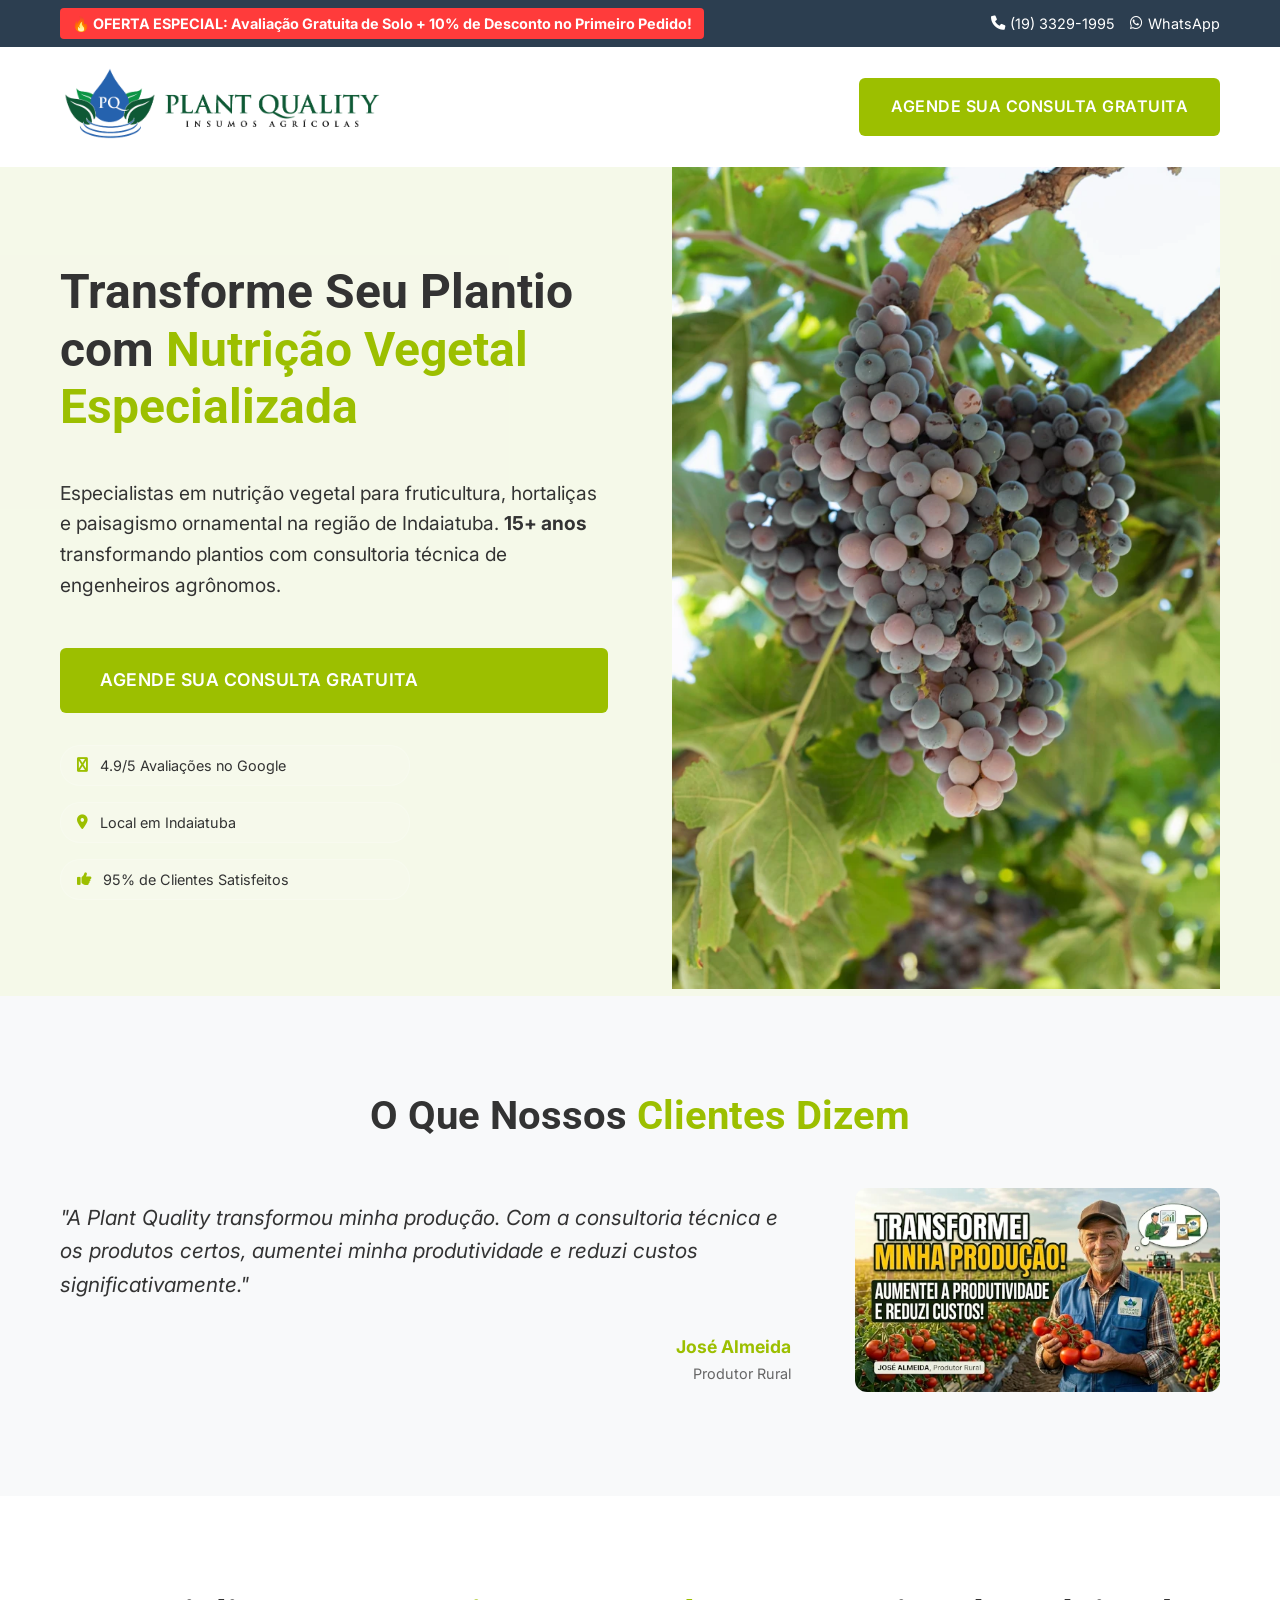
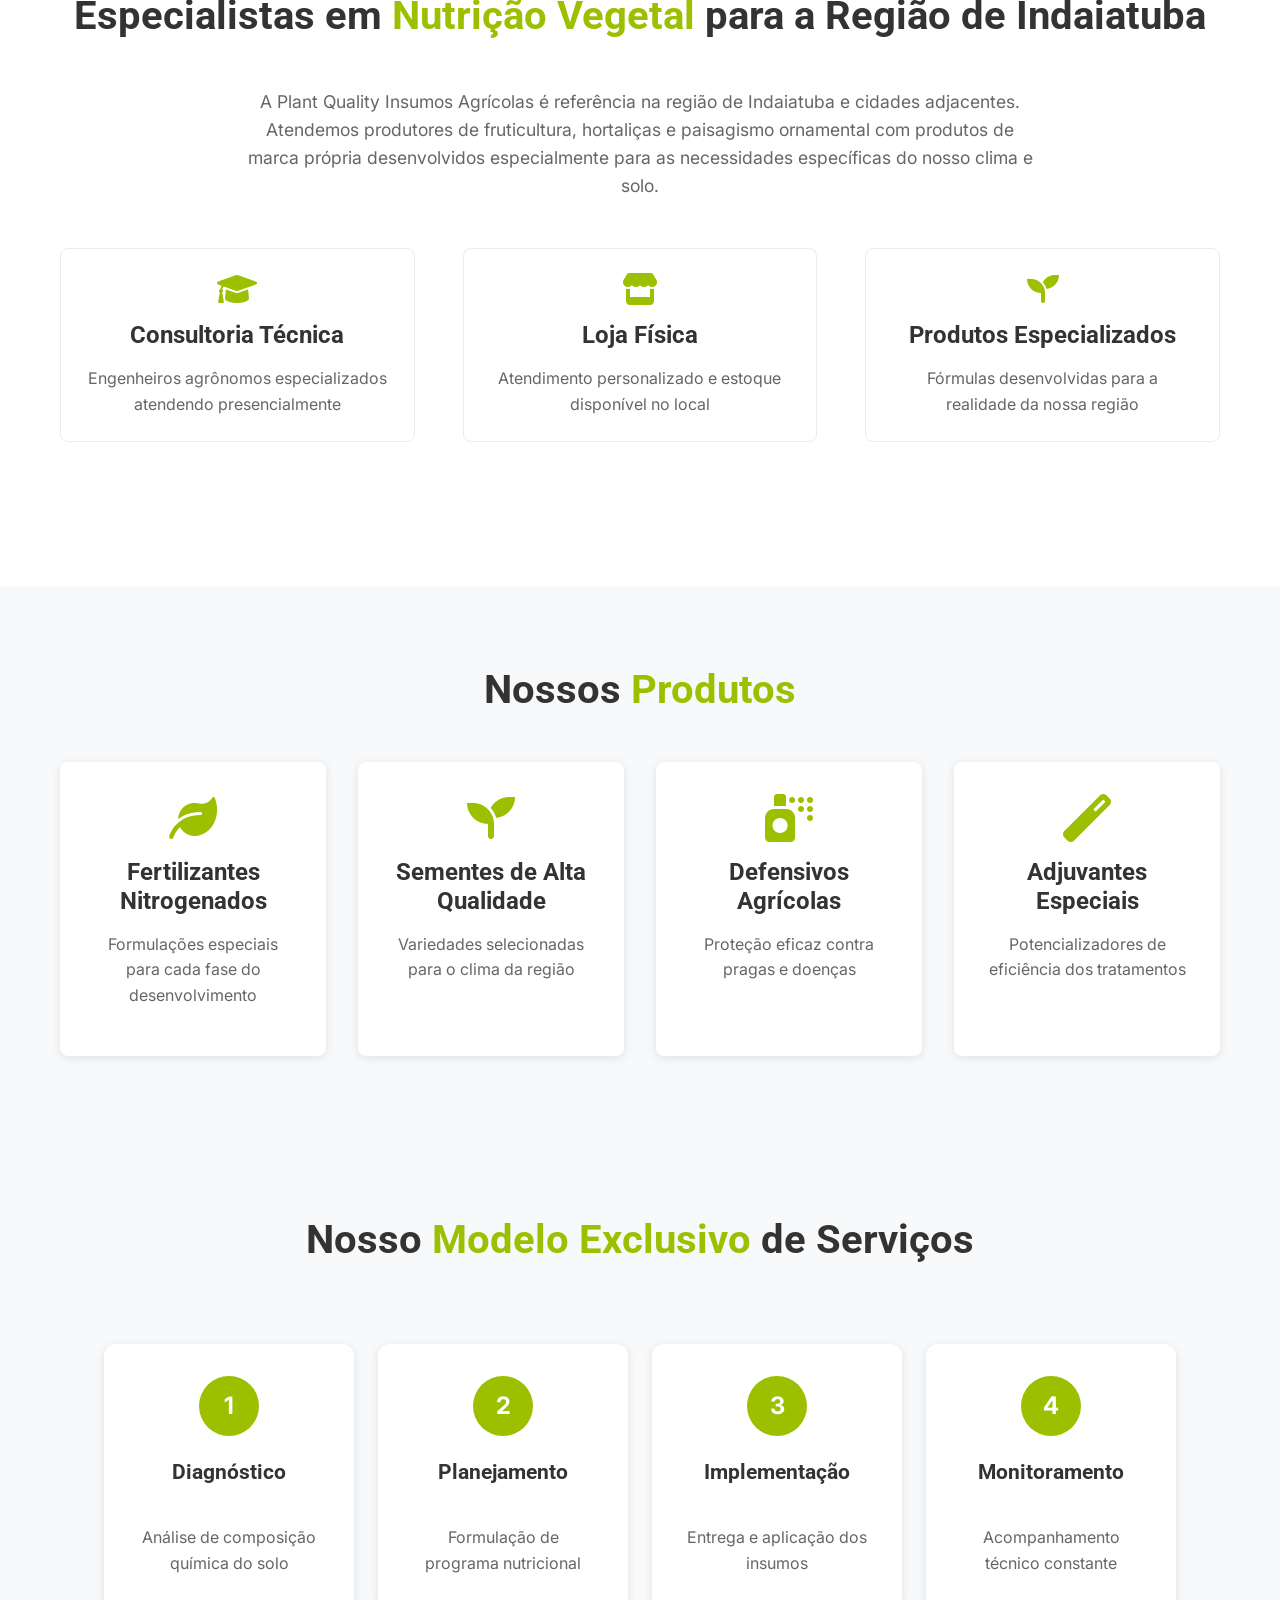
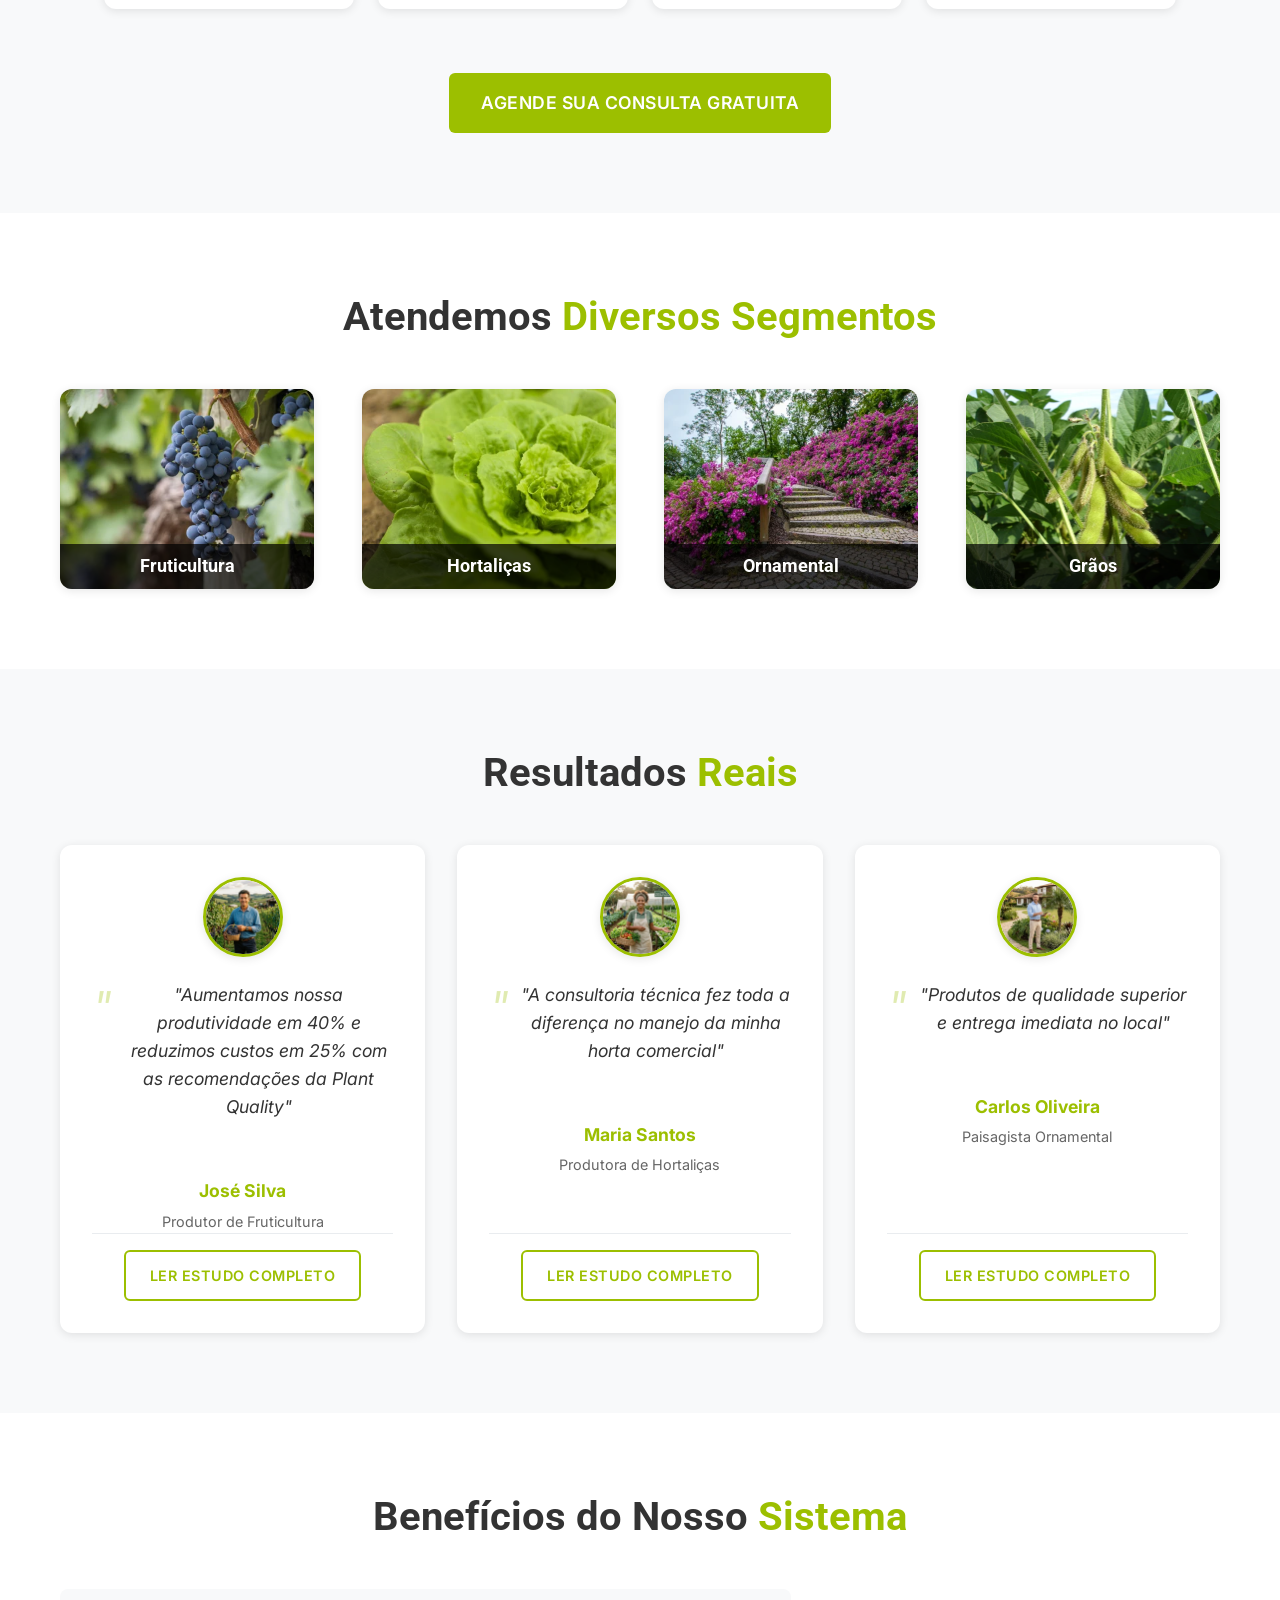
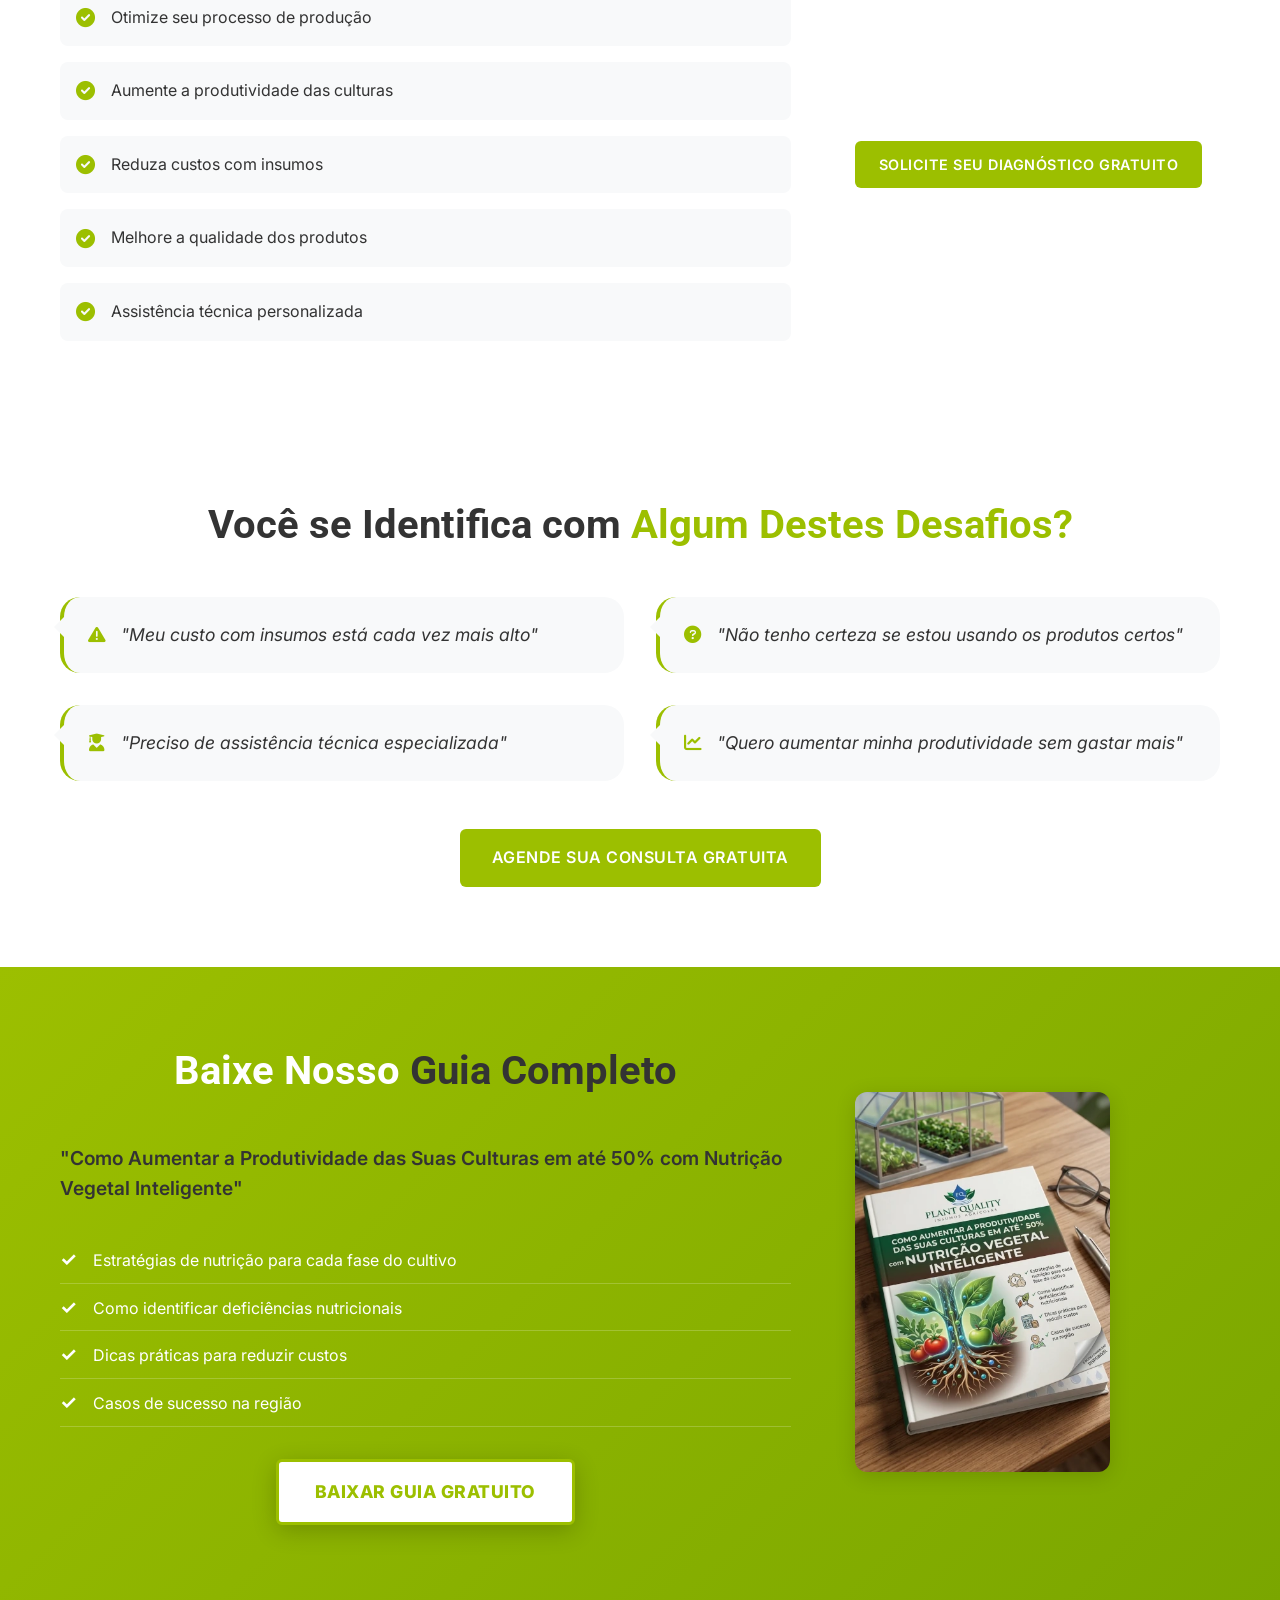
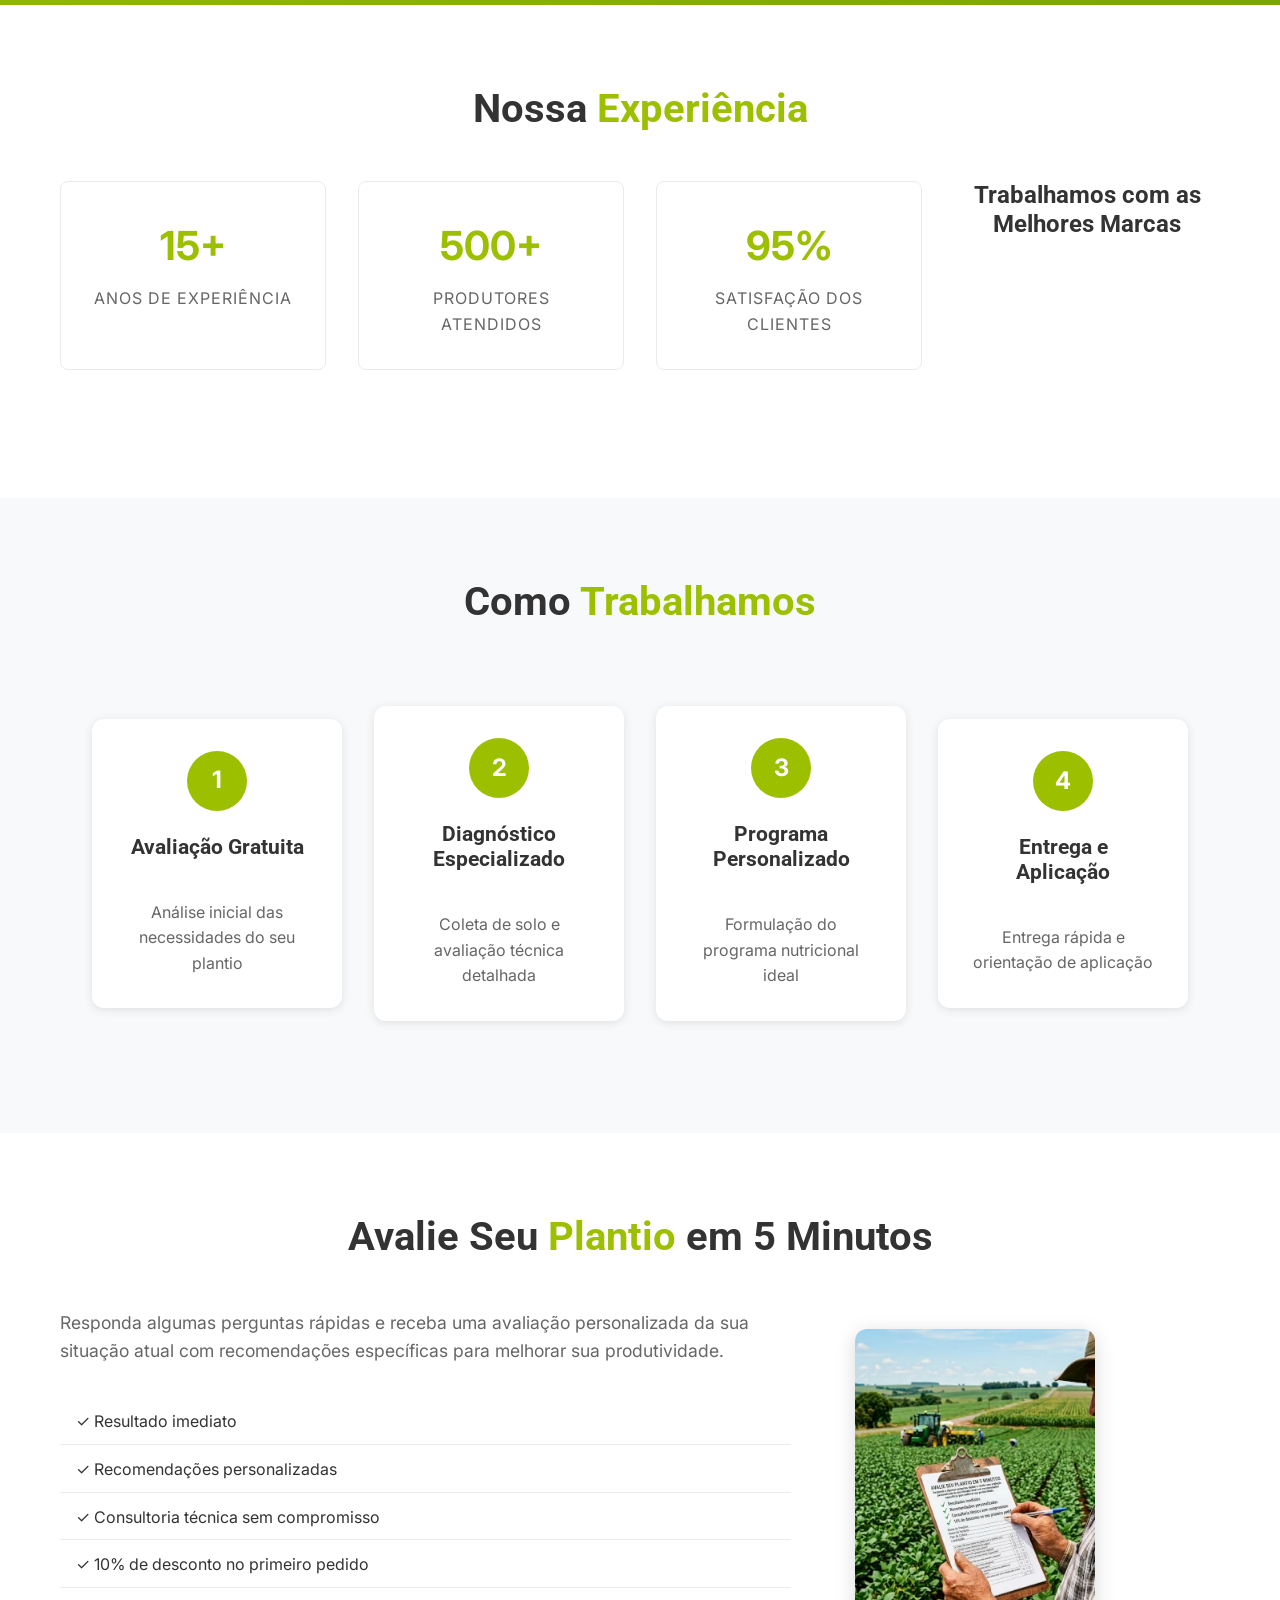
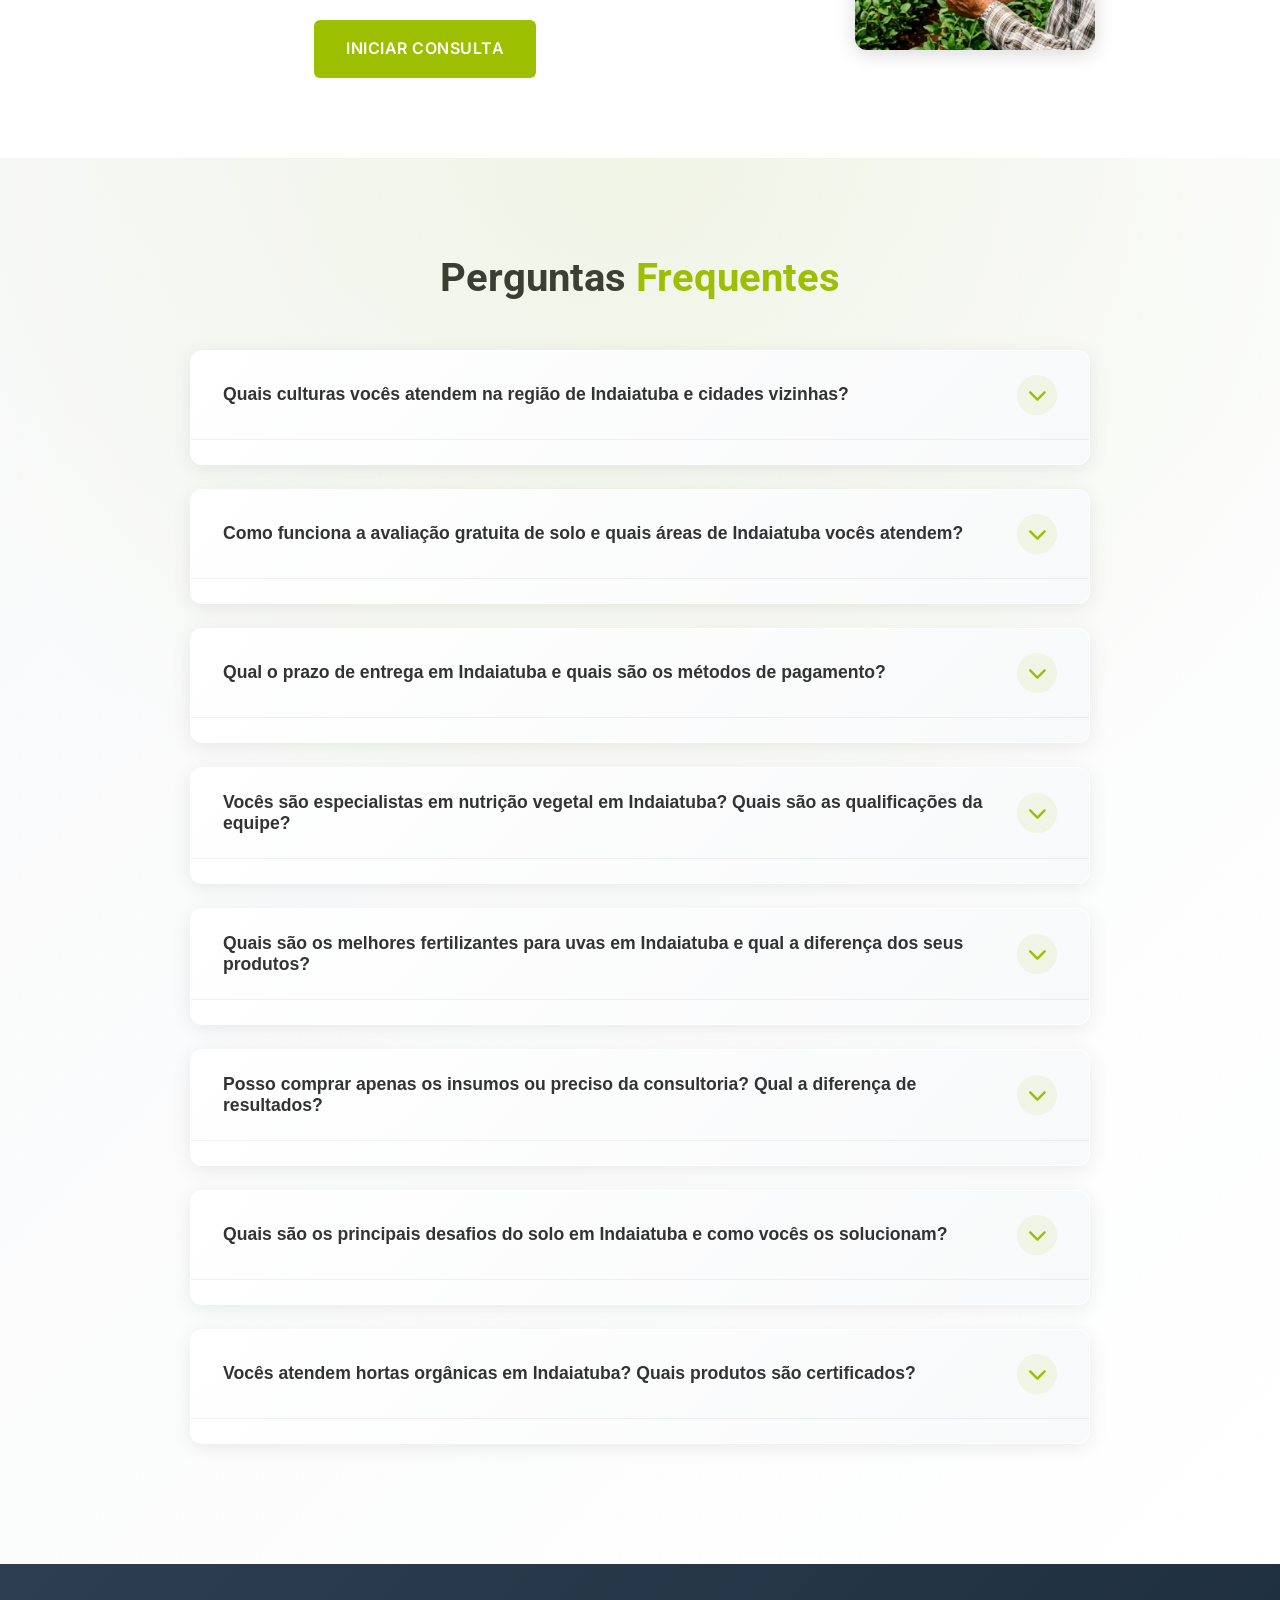
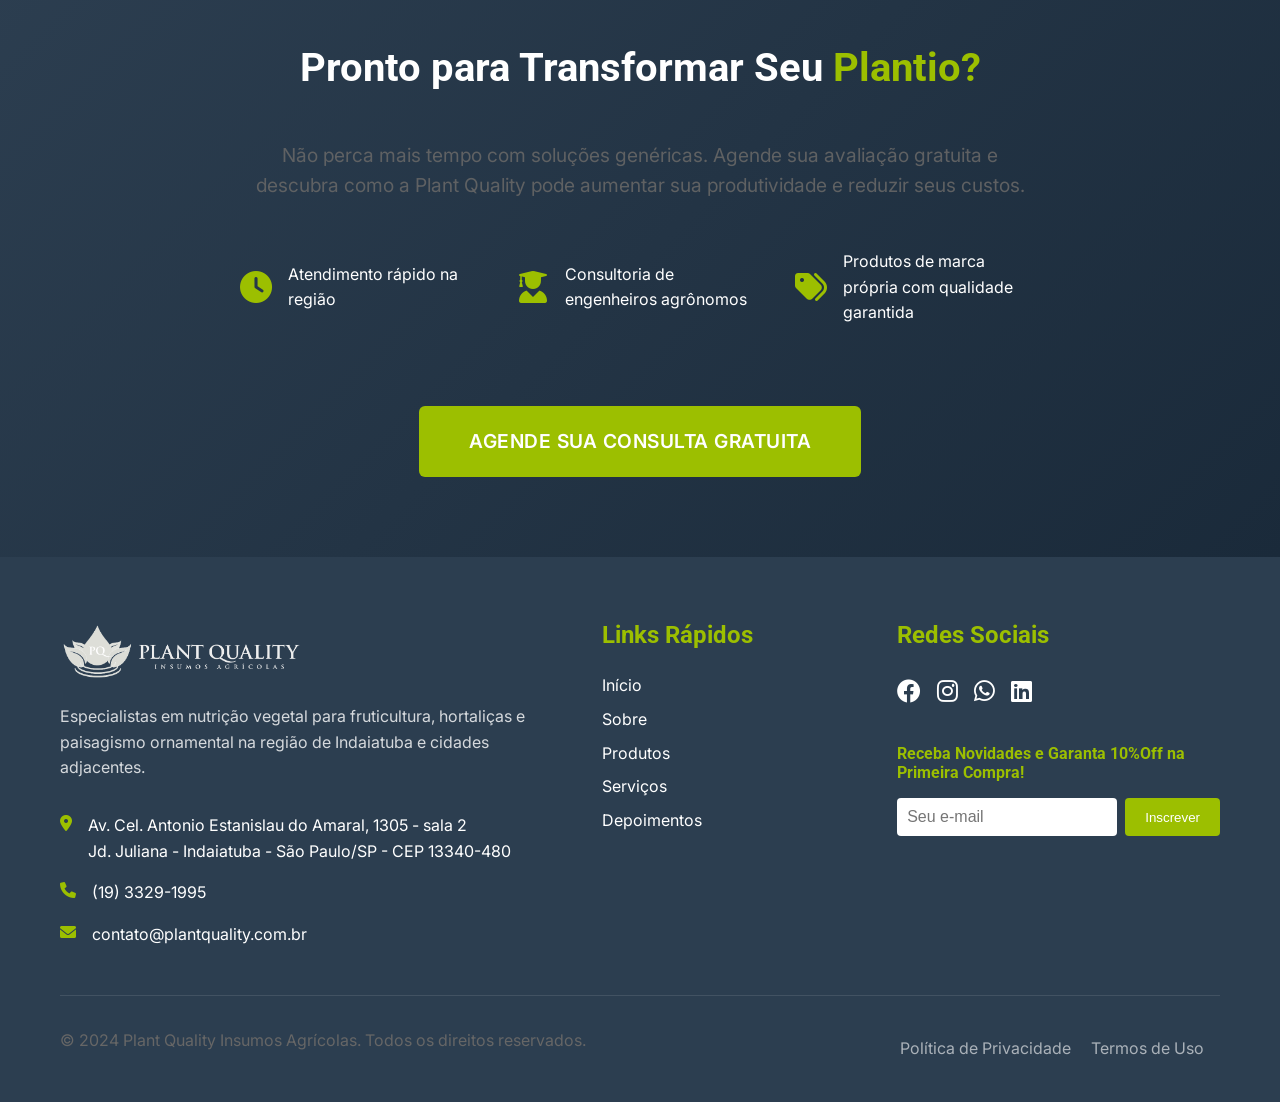
==== commit d70e3928: "Add files via upload" ====
--- a/index.html
+++ b/index.html
@@ -2,6 +2,16 @@
 <html lang="pt-BR">
 
 <head>
+  <!-- Google tag (gtag.js) -->
+  <script async src="https://www.googletagmanager.com/gtag/js?id=G-V8BTG64JEH"></script>
+  <script>
+    window.dataLayer = window.dataLayer || [];
+    function gtag() { dataLayer.push(arguments); }
+    gtag('js', new Date());
+
+    gtag('config', 'G-V8BTG64JEH');
+  </script>
+
   <meta charset="UTF-8">
   <meta name="viewport" content="width=device-width, initial-scale=1.0">
   <meta name="description"
@@ -72,7 +82,7 @@
         </div>
 
         <div class="header-cta">
-          <a href="#assessment" class="btn btn-primary btn-large">AGENDE SUA AVALIAÇÃO GRATUITA</a>
+          <a href="#assessment" class="btn btn-primary btn-large">AGENDE SUA CONSULTA GRATUITA</a>
         </div>
       </div>
     </div>
@@ -93,14 +103,14 @@
             <strong>15+ anos</strong> transformando plantios com consultoria técnica de engenheiros agrônomos.
           </p>
           <div class="hero-cta">
-            <a href="#assessment" class="btn btn-primary btn-hero">AGENDE SUA AVALIAÇÃO GRATUITA</a>
+            <a href="#assessment" class="btn btn-primary btn-hero">AGENDE SUA CONSULTA GRATUITA</a>
             <div class="trust-badges">
-              <span class="badge"><i class="fas fa-star" style="color: #9cbf00;"></i> Produtos de alta qualidade e
-                entrega rápida</span>
-              <span class="badge"><i class="fas fa-star" style="color: #9cbf00;"></i> Consultoria técnica
-                excepcional</span>
-              <span class="badge"><i class="fas fa-star" style="color: #9cbf00;"></i> Recomendado pelos produtores de
-                Indaiatuba e região</span>
+              <span class="badge"><i class="fas fa-google" style="color: #9cbf00;"></i> 4.9/5 Avaliações no
+                Google</span>
+              <span class="badge"><i class="fas fa-map-marker-alt" style="color: #9cbf00;"></i> Local em
+                Indaiatuba</span>
+              <span class="badge"><i class="fas fa-thumbs-up" style="color: #9cbf00;"></i> 95% de Clientes
+                Satisfeitos</span>
             </div>
           </div>
         </div>
@@ -219,6 +229,9 @@
           <p>Acompanhamento técnico constante</p>
         </div>
       </div>
+      <div class="model-cta">
+        <a href="#assessment" class="btn btn-primary btn-large">AGENDE SUA CONSULTA GRATUITA</a>
+      </div>
     </div>
   </section>
 
@@ -375,7 +388,7 @@
         </div>
       </div>
       <div style="text-align: center; margin-top: 3rem;">
-        <a href="#assessment" class="btn btn-primary btn-large">AGENDE SUA AVALIAÇÃO GRATUITA</a>
+        <a href="#assessment" class="btn btn-primary btn-large">AGENDE SUA CONSULTA GRATUITA</a>
       </div>
     </div>
   </section>
@@ -390,12 +403,12 @@
             "Como Aumentar a Produtividade das Suas Culturas em até 50% com Nutrição Vegetal Inteligente"
           </p>
           <ul class="lead-magnet-benefits">
-            <li>✓ Estratégias de nutrição para cada fase do cultivo</li>
-            <li>✓ Como identificar deficiências nutricionais</li>
-            <li>✓ Dicas práticas para reduzir custos</li>
-            <li>✓ Casos de sucesso na região</li>
+            <li>Estratégias de nutrição para cada fase do cultivo</li>
+            <li>Como identificar deficiências nutricionais</li>
+            <li>Dicas práticas para reduzir custos</li>
+            <li>Casos de sucesso na região</li>
           </ul>
-          <div style="text-align: right; margin-top: 1rem;">
+          <div style="text-align: center; margin-top: 1rem;">
             <a href="#contact" class="btn btn-primary">BAIXAR GUIA GRATUITO</a>
           </div>
         </div>
@@ -424,18 +437,13 @@
           <div class="stat-number">95%</div>
           <div class="stat-label">Satisfação dos Clientes</div>
         </div>
-        <div class="stat-item">
-          <div class="stat-number">24h</div>
-          <div class="stat-label">Entrega na Região</div>
-        </div>
-      </div>
-      <div class="partners">
-        <h3>Trabalhamos com as Melhores Marcas</h3>
-        <div class="partner-logos">
-          <!-- Logos dos parceiros -->
-        </div>
-      </div>
-    </div>
+        <div class="partners">
+          <h3>Trabalhamos com as Melhores Marcas</h3>
+          <div class="partner-logos">
+            <!-- Logos dos parceiros -->
+          </div>
+        </div>
+      </div>
   </section>
 
   <!-- Process -->
@@ -483,8 +491,8 @@
             <li>✓ Consultoria técnica sem compromisso</li>
             <li>✓ 10% de desconto no primeiro pedido</li>
           </ul>
-          <div style="text-align: right; margin-top: 1rem;">
-            <a href="#" class="btn btn-primary btn-large">INICIAR AVALIAÇÃO</a>
+          <div style="text-align: center; margin-top: 1rem;">
+            <a href="#" class="btn btn-primary btn-large">INICIAR CONSULTA</a>
           </div>
         </div>
         <div class="assessment-image">
@@ -639,7 +647,7 @@
             <span>Produtos de marca própria com qualidade garantida</span>
           </div>
         </div>
-        <a href="#assessment" class="btn btn-primary btn-huge">AGENDE SUA AVALIAÇÃO GRATUITA</a>
+        <a href="#assessment" class="btn btn-primary btn-huge">AGENDE SUA CONSULTA GRATUITA</a>
       </div>
     </div>
   </section>
@@ -713,9 +721,9 @@
     </div>
   </footer>
 
-  <!-- Back to Top Button -->
-  <a href="#" class="back-to-top">
-    <i class="fas fa-arrow-up"></i>
+  <!-- WhatsApp Floating Button (Mobile Only) -->
+  <a href="https://wa.me/55199961839" class="whatsapp-float" target="_blank">
+    <i class="fab fa-whatsapp"></i>
   </a>
 
   <!-- JavaScript -->
--- a/css/styles.css
+++ b/css/styles.css
@@ -176,6 +176,29 @@
     color: var(--primary-color);
 }
 
+/* Mobile-specific top bar adjustments */
+@media (max-width: 768px) {
+    .top-bar {
+        padding: 12px 0 8px 0;
+    }
+
+    .top-bar-content {
+        flex-direction: column;
+        align-items: flex-start;
+        gap: 8px;
+    }
+
+    .urgent-offer {
+        align-self: flex-start;
+        margin-bottom: 4px;
+    }
+
+    .top-bar-actions {
+        align-self: flex-end;
+        margin-top: 4px;
+    }
+}
+
 /* Header */
 .header {
     background-color: white;
@@ -233,6 +256,18 @@
     font-size: 1.5rem;
 }
 
+.header-cta {
+    display: flex;
+    gap: 1rem;
+}
+
+/* Hide CTA on mobile */
+@media (max-width: 768px) {
+    .header-cta {
+        display: none;
+    }
+}
+
 /* Hero Section */
 .hero-section {
     background-color: rgba(156, 191, 40, 0.1);
@@ -273,6 +308,8 @@
     display: flex;
     gap: 1rem;
     flex-wrap: wrap;
+    align-items: center;
+    justify-content: flex-start;
 }
 
 .badge {
@@ -281,6 +318,15 @@
     border-radius: 20px;
     font-size: 0.9rem;
     border: 1px solid rgba(255, 255, 255, 0.2);
+    display: flex;
+    align-items: center;
+    justify-content: flex-start;
+    width: 100%;
+    max-width: 350px;
+}
+
+.badge i {
+    margin-right: 12px;
 }
 
 .hero-img {
@@ -290,6 +336,50 @@
     box-shadow: none;
     margin-left: auto;
     object-fit: cover;
+}
+
+/* Mobile hero section adjustments */
+@media (max-width: 768px) {
+    .hero-section {
+        min-height: auto;
+        padding: 0;
+        margin: 0;
+    }
+
+    .hero-content {
+        grid-template-columns: 1fr;
+        gap: 2rem;
+        text-align: center;
+        padding: 0;
+        margin: 0;
+    }
+
+    .hero-media {
+        order: -1;
+        width: 100%;
+        height: 250px;
+        margin: 0;
+        padding: 0;
+    }
+
+    .hero-img {
+        width: 100%;
+        height: 100%;
+        object-fit: cover;
+        border-radius: 0;
+        margin: 0;
+        padding: 0;
+    }
+
+    .hero-title {
+        font-size: 2rem;
+        margin-top: 0;
+    }
+
+    .hero-subtitle {
+        font-size: 1rem;
+        margin-top: 0;
+    }
 }
 
 /* Social Proof Bar */
@@ -631,17 +721,15 @@
 
 .model-steps {
     display: flex;
-    justify-content: center;
-    align-items: center;
-    gap: 1.5rem;
-    flex-wrap: wrap;
+    flex-direction: column;
+    gap: 2rem;
     padding: 2rem 0;
+    align-items: center;
 }
 
 .model-step {
-    flex: 1;
-    min-width: 200px;
-    max-width: 250px;
+    width: 100%;
+    max-width: 600px;
     text-align: center;
     padding: 2rem;
     background: white;
@@ -649,6 +737,10 @@
     box-shadow: var(--shadow);
     transition: var(--transition);
     position: relative;
+    display: flex;
+    flex-direction: column;
+    align-items: center;
+    gap: 1.5rem;
 }
 
 .model-step:hover {
@@ -667,7 +759,6 @@
     justify-content: center;
     font-size: 1.5rem;
     font-weight: 700;
-    margin: 0 auto 1rem;
     position: relative;
     z-index: 2;
 }
@@ -680,26 +771,63 @@
 .model-step p {
     color: var(--text-light);
     margin-bottom: 0;
-}
-
-/* Desktop-only horizontal layout */
+    text-align: center;
+}
+
+.model-cta {
+    text-align: center;
+    margin-top: 2rem;
+}
+
+.model-cta .btn {
+    font-size: 1.1rem;
+    padding: 1rem 2rem;
+}
+
+/* Desktop horizontal layout */
 @media (min-width: 992px) {
     .model-steps {
         flex-direction: row;
-        justify-content: space-between;
+        justify-content: center;
+        gap: 1.5rem;
     }
 
     .model-step {
         flex: 1;
-        margin: 0 0.5rem;
-    }
-
-    .model-step:first-child {
-        margin-left: 0;
-    }
-
-    .model-step:last-child {
-        margin-right: 0;
+        max-width: 250px;
+        min-width: 200px;
+    }
+}
+
+/* Mobile Styles */
+@media (max-width: 768px) {
+    .model-steps {
+        grid-template-columns: 1fr;
+        gap: 1.5rem;
+    }
+
+    .model-step {
+        padding: 1.5rem;
+    }
+
+    .model-step .step-icon {
+        width: 50px;
+        height: 50px;
+        font-size: 1.25rem;
+        margin-bottom: 1rem;
+    }
+
+    .model-step h3 {
+        font-size: 1.1rem;
+    }
+
+    .model-cta {
+        margin-top: 1.5rem;
+    }
+
+    .model-cta .btn {
+        font-size: 1rem;
+        padding: 0.75rem 1.5rem;
     }
 }
 
@@ -729,18 +857,21 @@
 .lead-magnet-benefits {
     list-style: none;
     margin-bottom: 2rem;
+    text-align: left;
 }
 
 .lead-magnet-benefits li {
     padding: 0.5rem 0;
     border-bottom: 1px solid rgba(255, 255, 255, 0.2);
+    text-align: left;
 }
 
 .lead-magnet-benefits li::before {
-    content: '';
+    content: '✓';
     margin-right: 1rem;
     color: white;
     font-weight: 700;
+    font-size: 1.2rem;
 }
 
 .guide-img {
@@ -929,18 +1060,27 @@
 }
 
 .process-steps {
-    display: grid;
-    grid-template-columns: repeat(4, 1fr);
+    display: flex;
+    flex-direction: column;
     gap: 2rem;
+    padding: 2rem 0;
+    align-items: center;
 }
 
 .process-step {
+    width: 100%;
+    max-width: 600px;
     text-align: center;
     padding: 2rem;
     background: white;
     border-radius: 12px;
     box-shadow: var(--shadow);
     transition: var(--transition);
+    position: relative;
+    display: flex;
+    flex-direction: column;
+    align-items: center;
+    gap: 1.5rem;
 }
 
 .process-step:hover {
@@ -959,7 +1099,34 @@
     justify-content: center;
     font-size: 1.5rem;
     font-weight: 700;
-    margin: 0 auto 1rem;
+    position: relative;
+    z-index: 2;
+}
+
+.process-step h3 {
+    margin-bottom: 1rem;
+    font-size: 1.3rem;
+}
+
+.process-step p {
+    color: var(--text-light);
+    margin-bottom: 0;
+    text-align: center;
+}
+
+/* Desktop horizontal layout */
+@media (min-width: 992px) {
+    .process-steps {
+        flex-direction: row;
+        justify-content: center;
+        gap: 2rem;
+    }
+
+    .process-step {
+        flex: 1;
+        max-width: 250px;
+        min-width: 200px;
+    }
 }
 
 /* Assessment Section */
@@ -982,6 +1149,21 @@
 .assessment-benefits {
     list-style: none;
     margin-bottom: 2rem;
+    text-align: left;
+}
+
+.assessment-benefits li {
+    padding: 0.5rem 0;
+    border-bottom: 1px solid var(--border-color);
+    text-align: left;
+}
+
+.assessment-benefits li::before {
+    content: '✓';
+    margin-right: 1rem;
+    color: var(--primary-color);
+    font-weight: 700;
+    font-size: 1.2rem;
 }
 
 .assessment-benefits li {
@@ -1479,35 +1661,61 @@
     color: white;
 }
 
-/* Back to Top */
-.back-to-top {
+/* WhatsApp Floating Button (Mobile Only) */
+.whatsapp-float {
     position: fixed;
     bottom: 30px;
     right: 30px;
-    width: 50px;
-    height: 50px;
-    background-color: var(--primary-color);
+    width: 60px;
+    height: 60px;
+    background-color: #25d366;
     color: white;
     border-radius: 50%;
     display: flex;
     align-items: center;
     justify-content: center;
     text-decoration: none;
-    box-shadow: var(--shadow-hover);
+    box-shadow: 0 4px 15px rgba(37, 211, 102, 0.4);
     transition: var(--transition);
     opacity: 0;
     visibility: hidden;
     z-index: 1000;
-}
-
-.back-to-top.show {
+    font-size: 2rem;
+}
+
+.whatsapp-float.show {
     opacity: 1;
     visibility: visible;
 }
 
-.back-to-top:hover {
-    background-color: var(--primary-dark);
-    transform: translateY(-3px);
+.whatsapp-float:hover {
+    background-color: #128c7e;
+    transform: translateY(-3px) scale(1.1);
+    box-shadow: 0 6px 20px rgba(37, 211, 102, 0.6);
+}
+
+/* Hide WhatsApp button on desktop */
+@media (min-width: 769px) {
+    .whatsapp-float {
+        display: none;
+    }
+}
+
+/* Mobile-specific styling */
+@media (max-width: 768px) {
+    .whatsapp-float {
+        opacity: 1;
+        visibility: visible;
+        bottom: 20px;
+        right: 20px;
+        width: 55px;
+        height: 55px;
+        font-size: 1.8rem;
+    }
+
+    .whatsapp-float:hover {
+        transform: translateY(-2px) scale(1.05);
+    }
 }
 
 /* Animations */
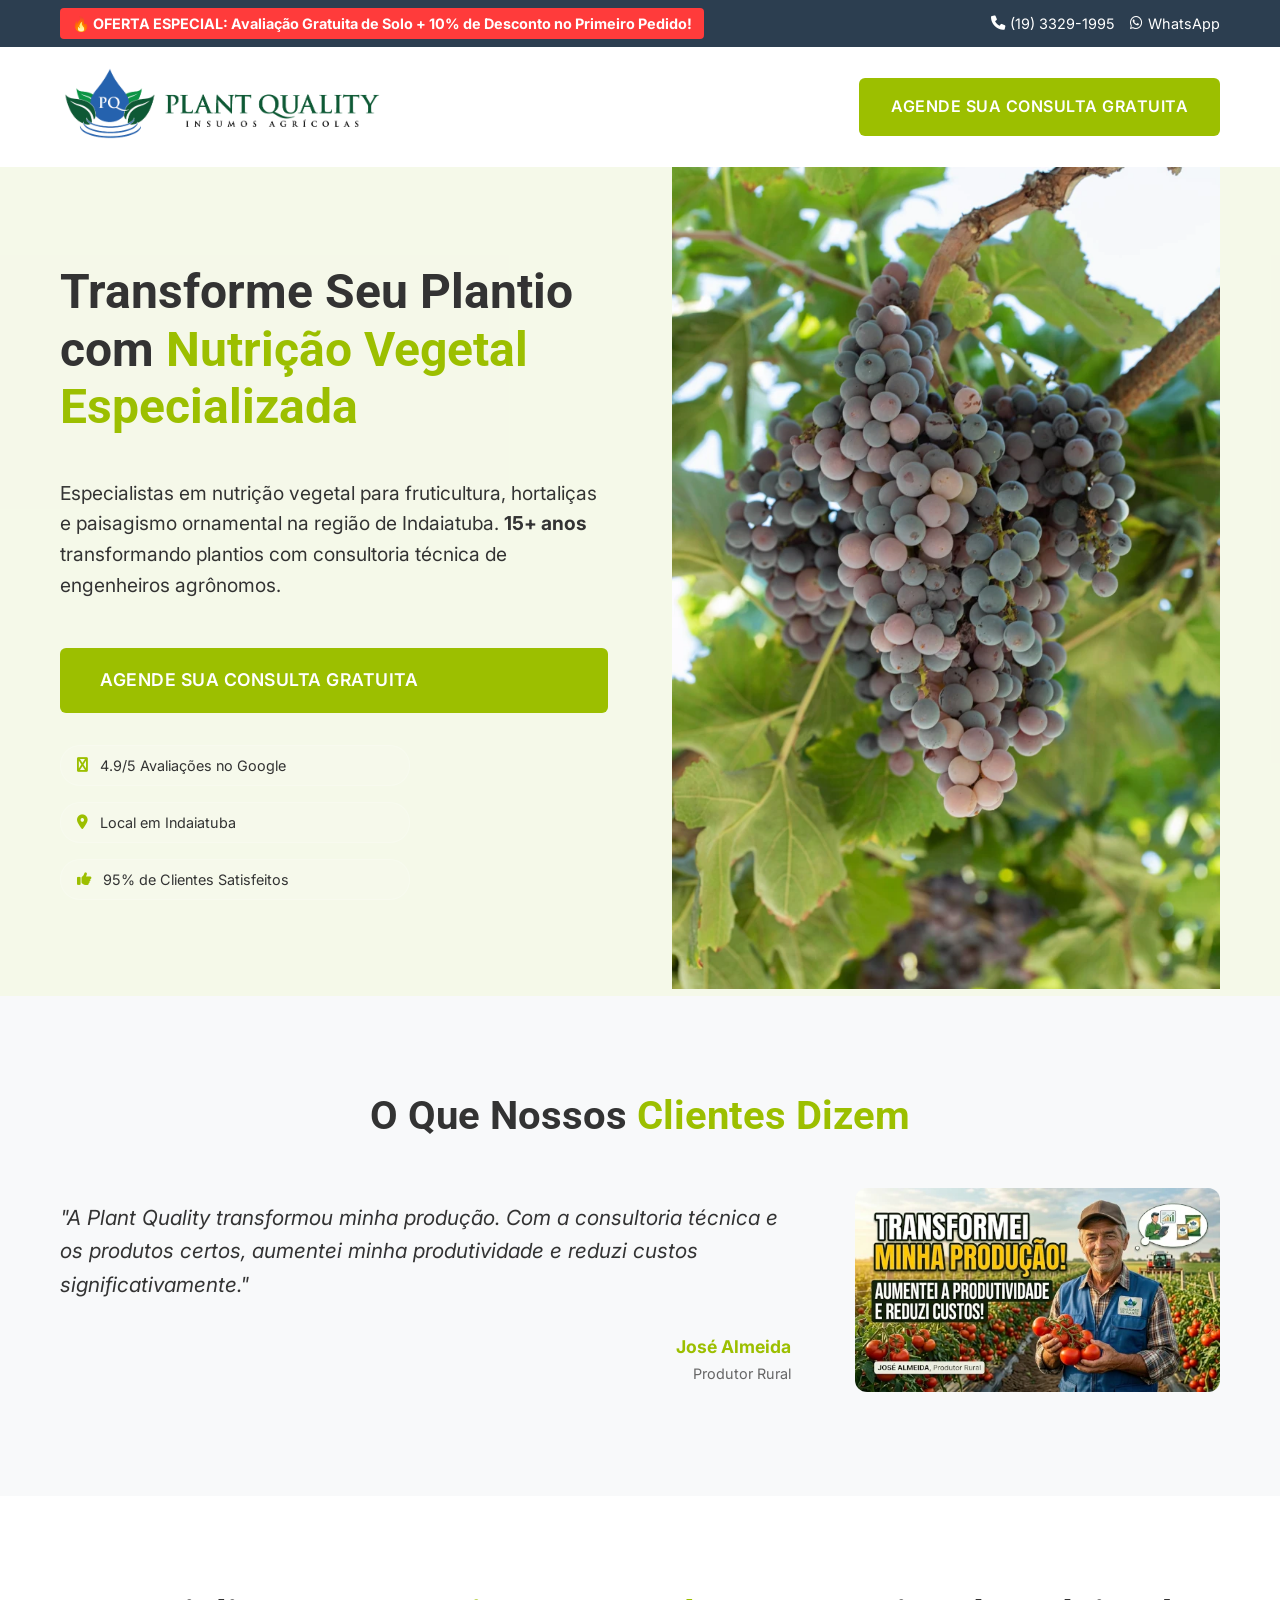
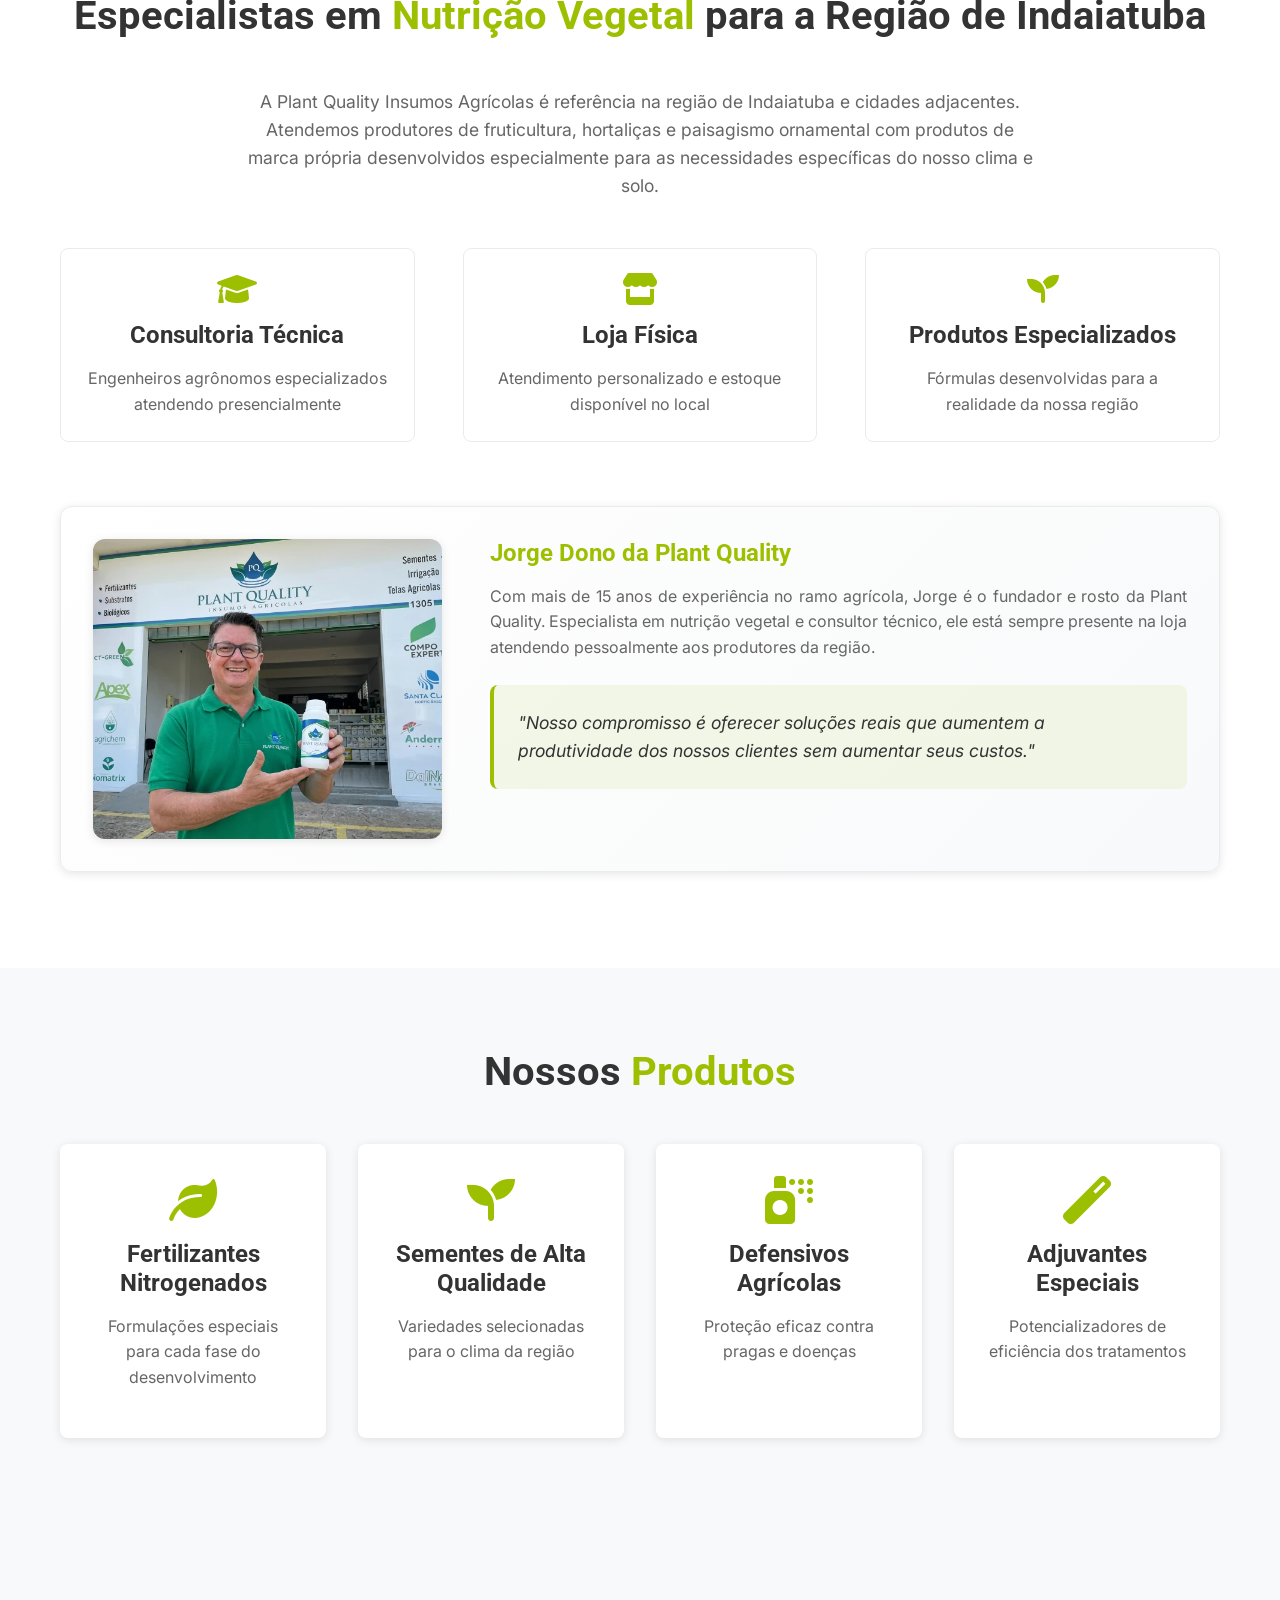
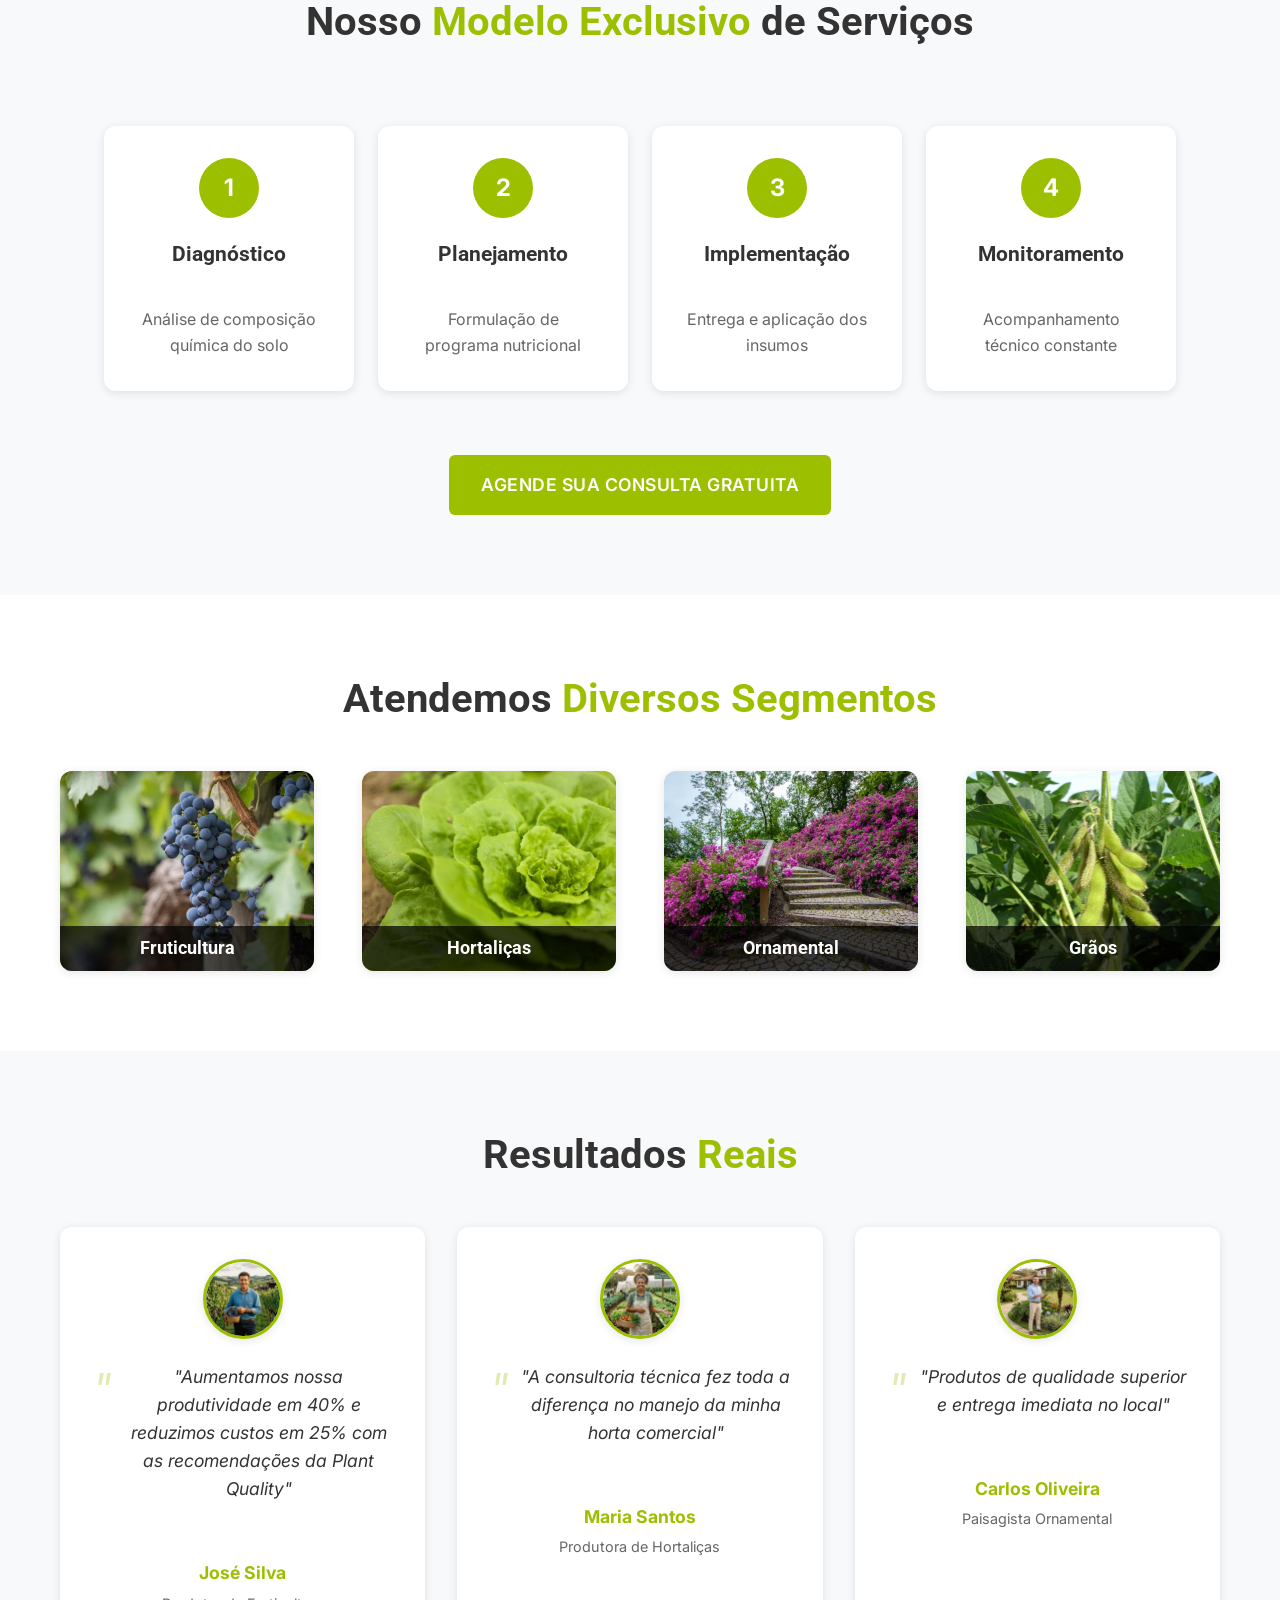
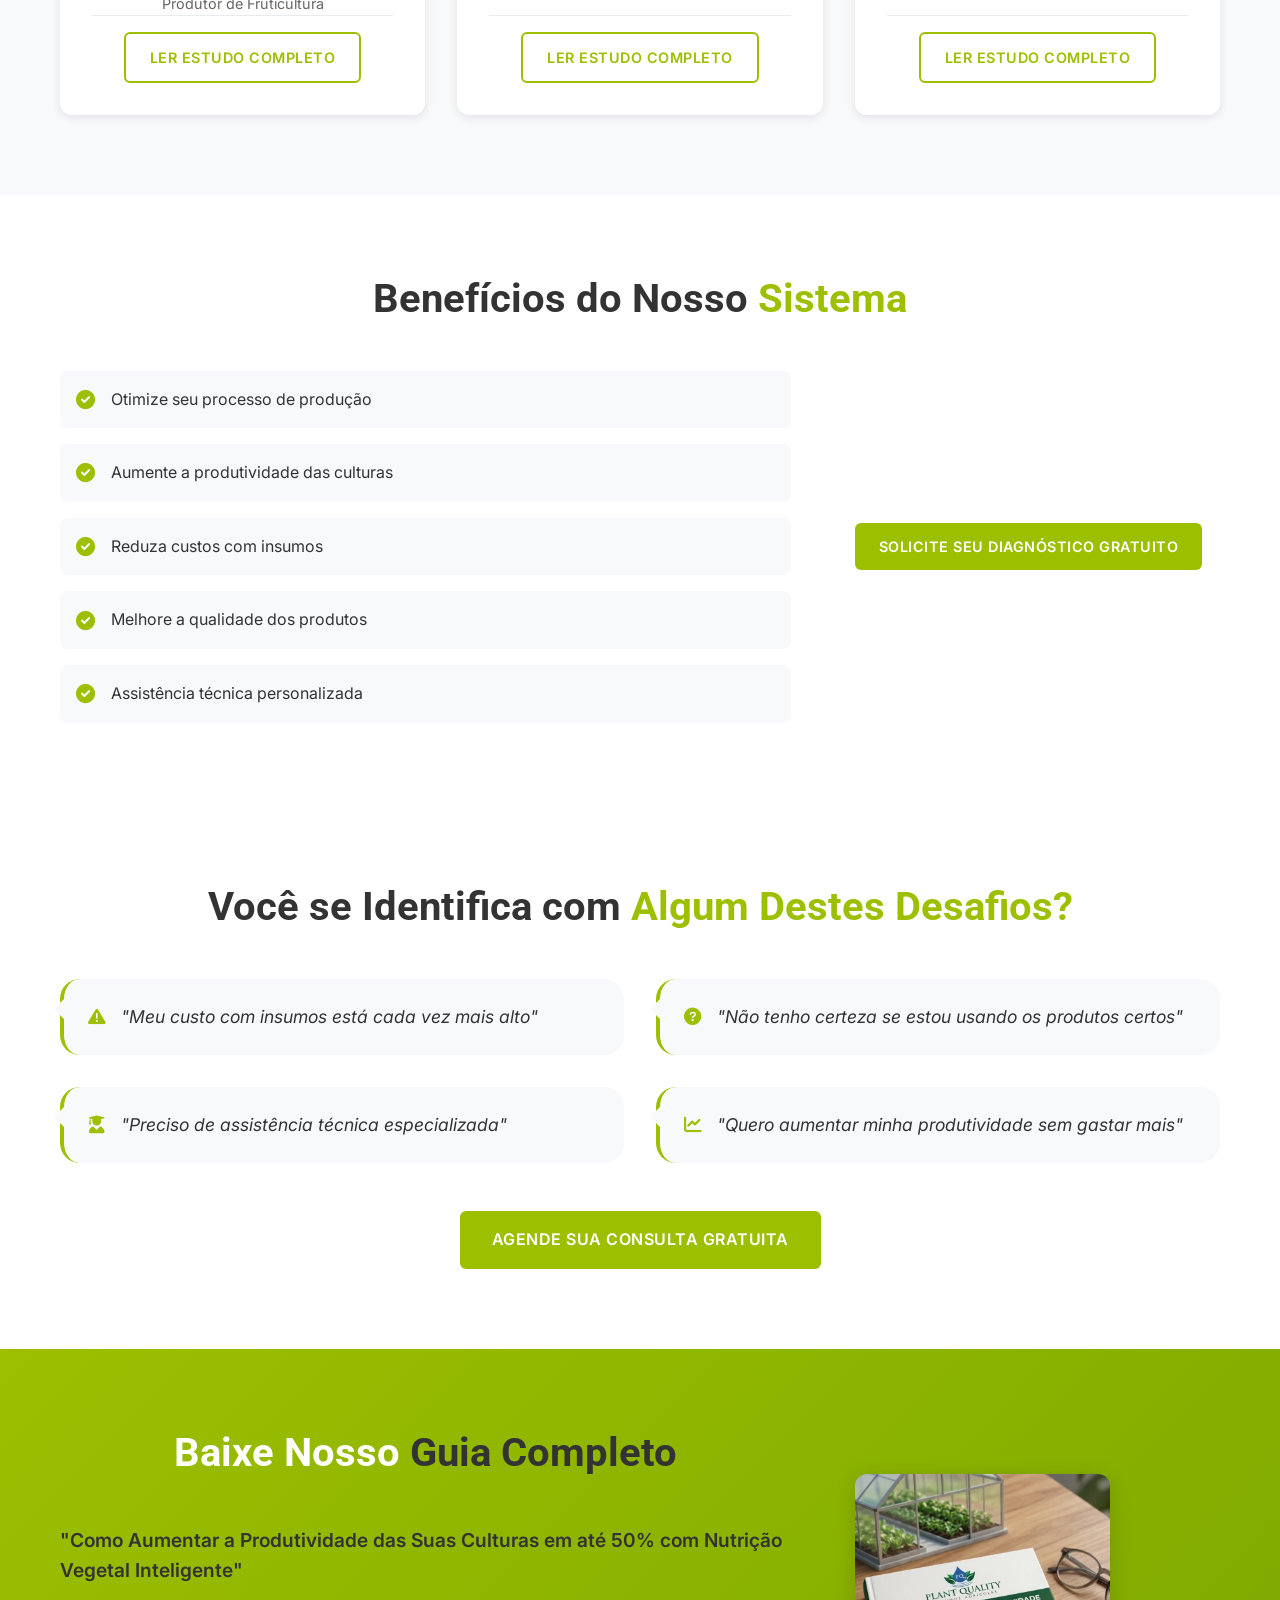
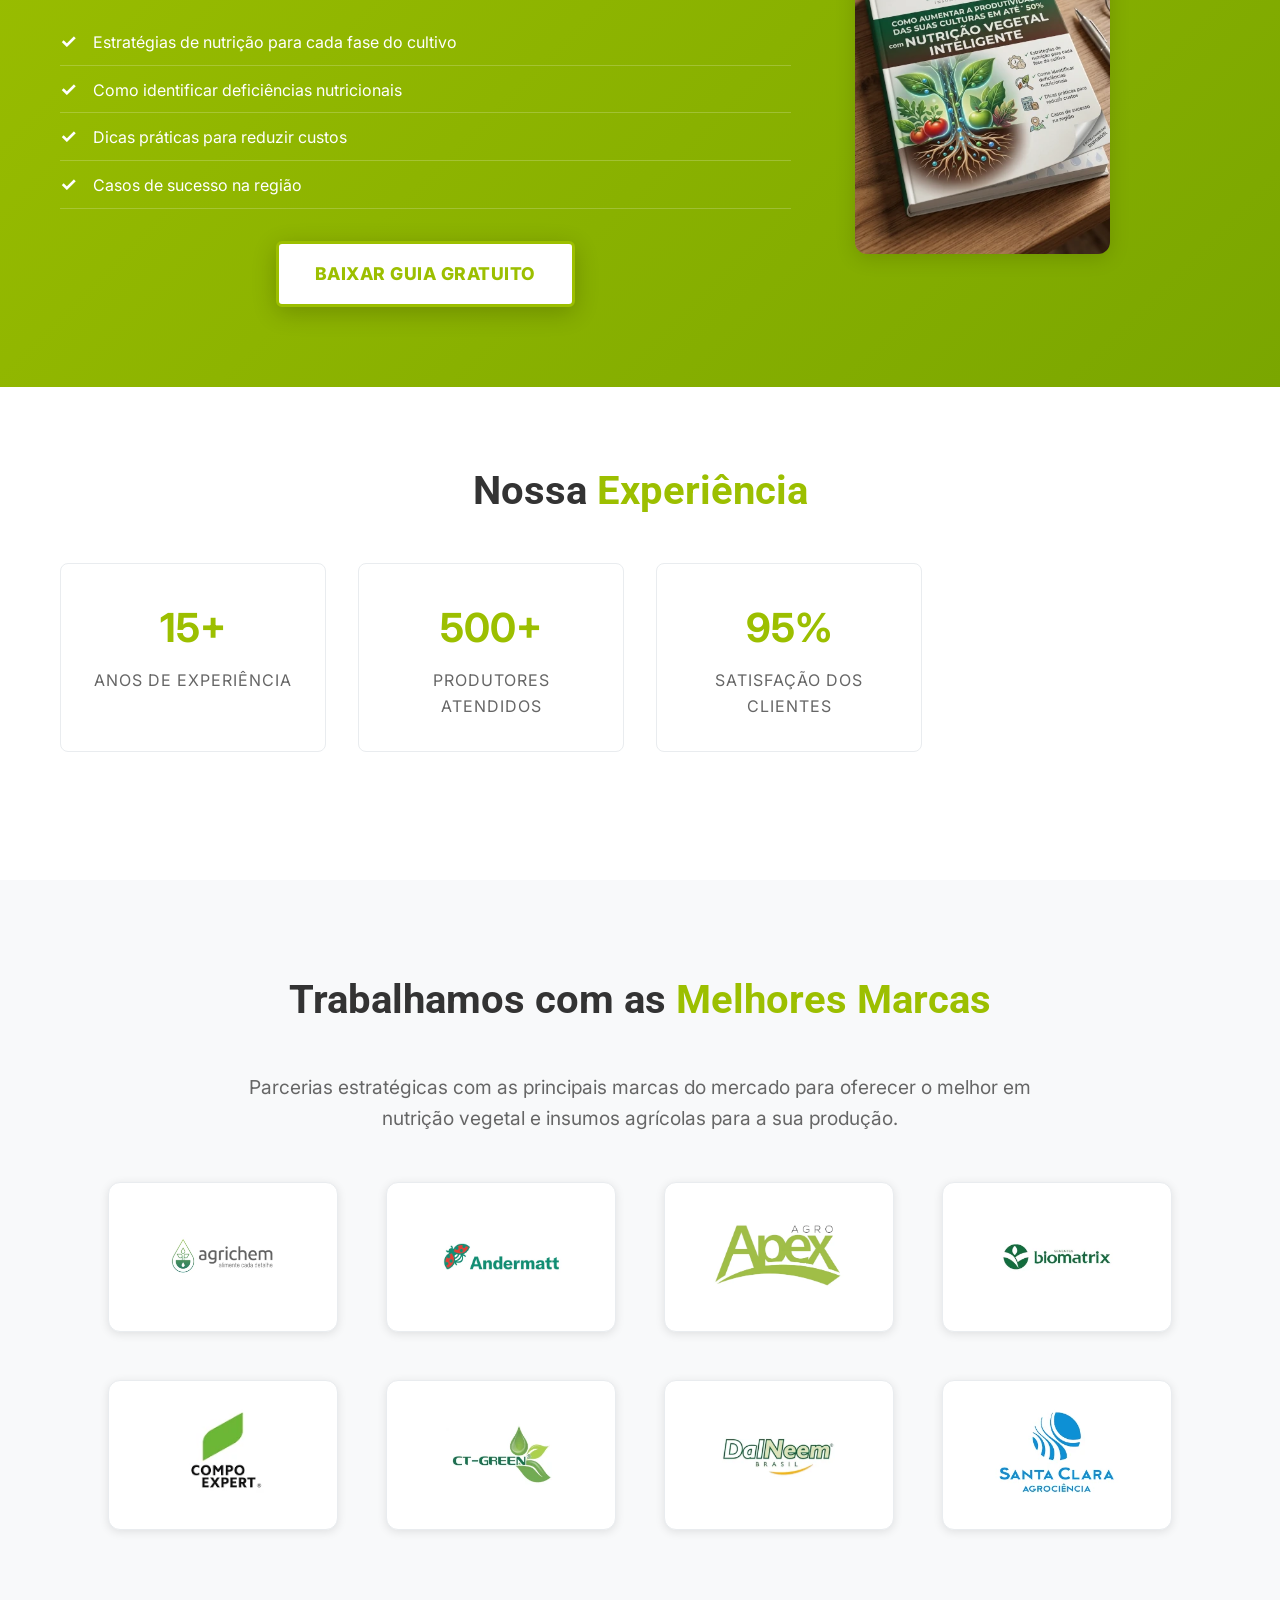
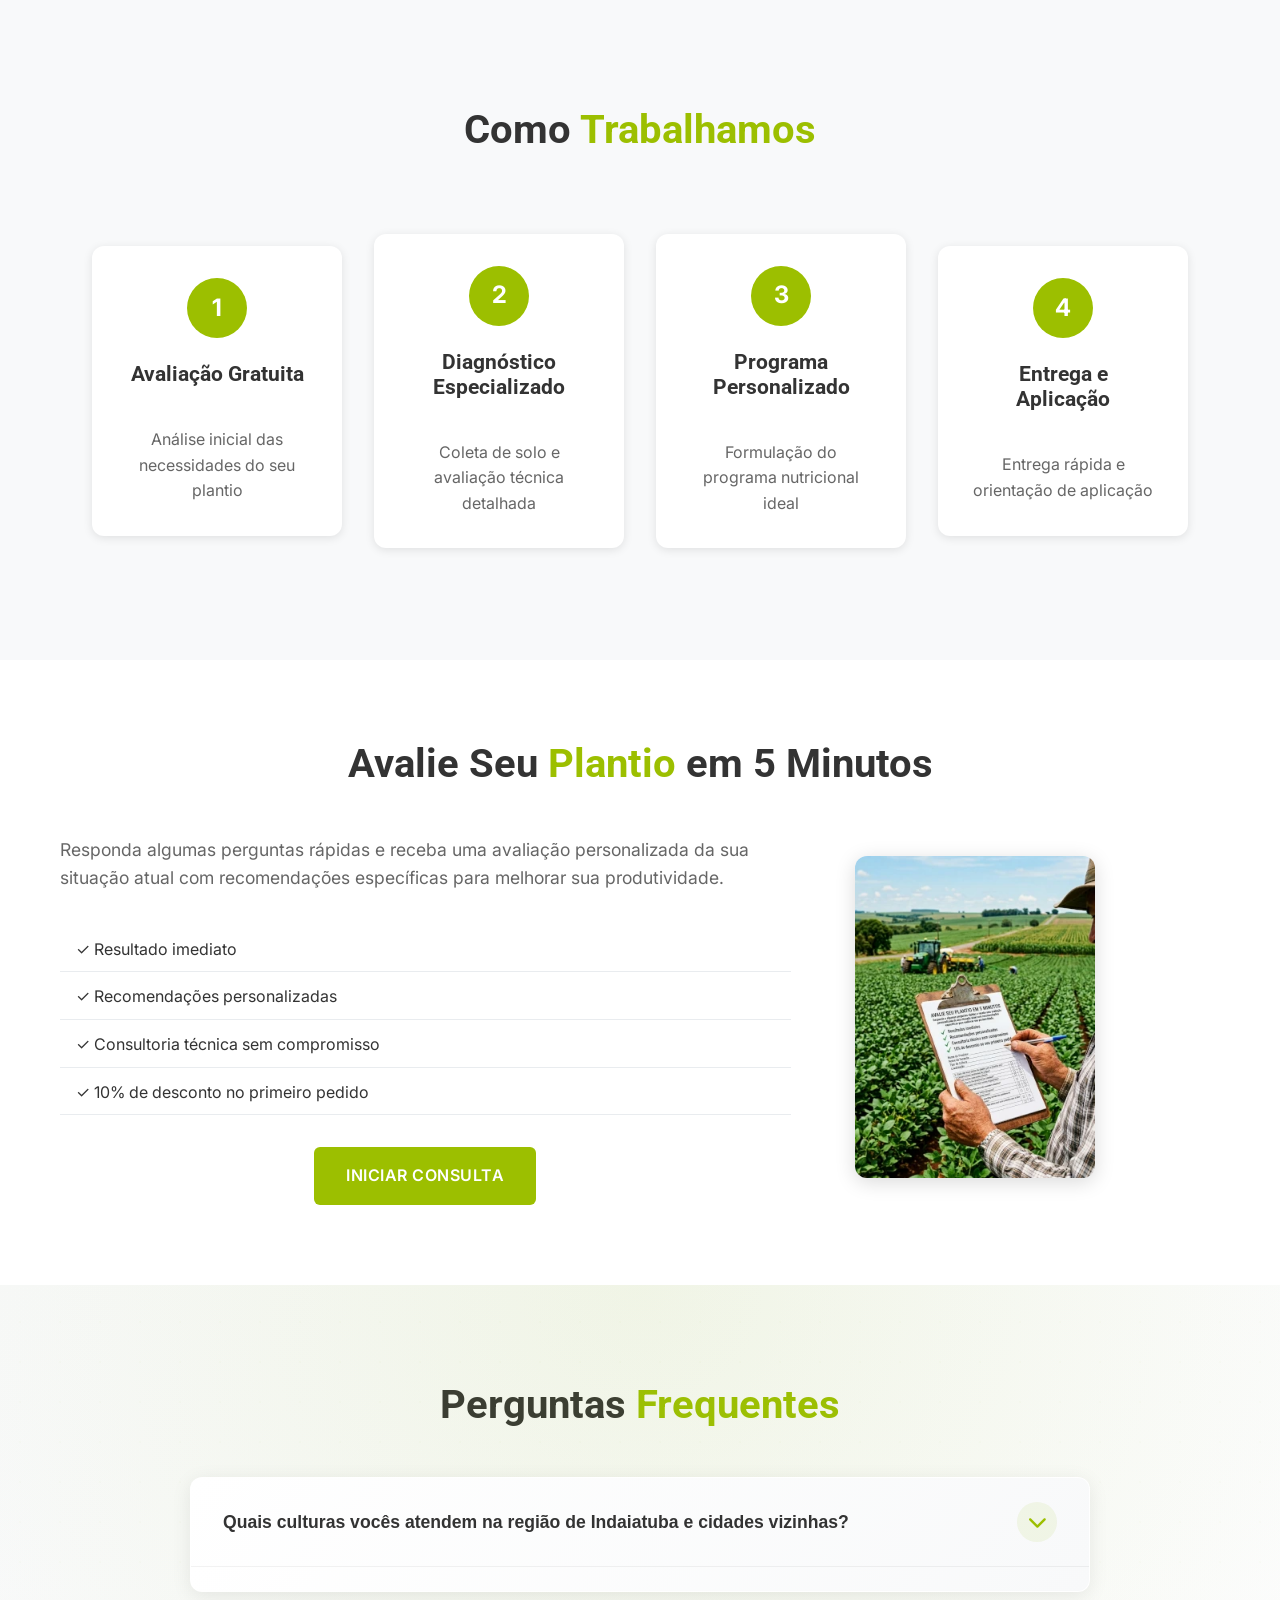
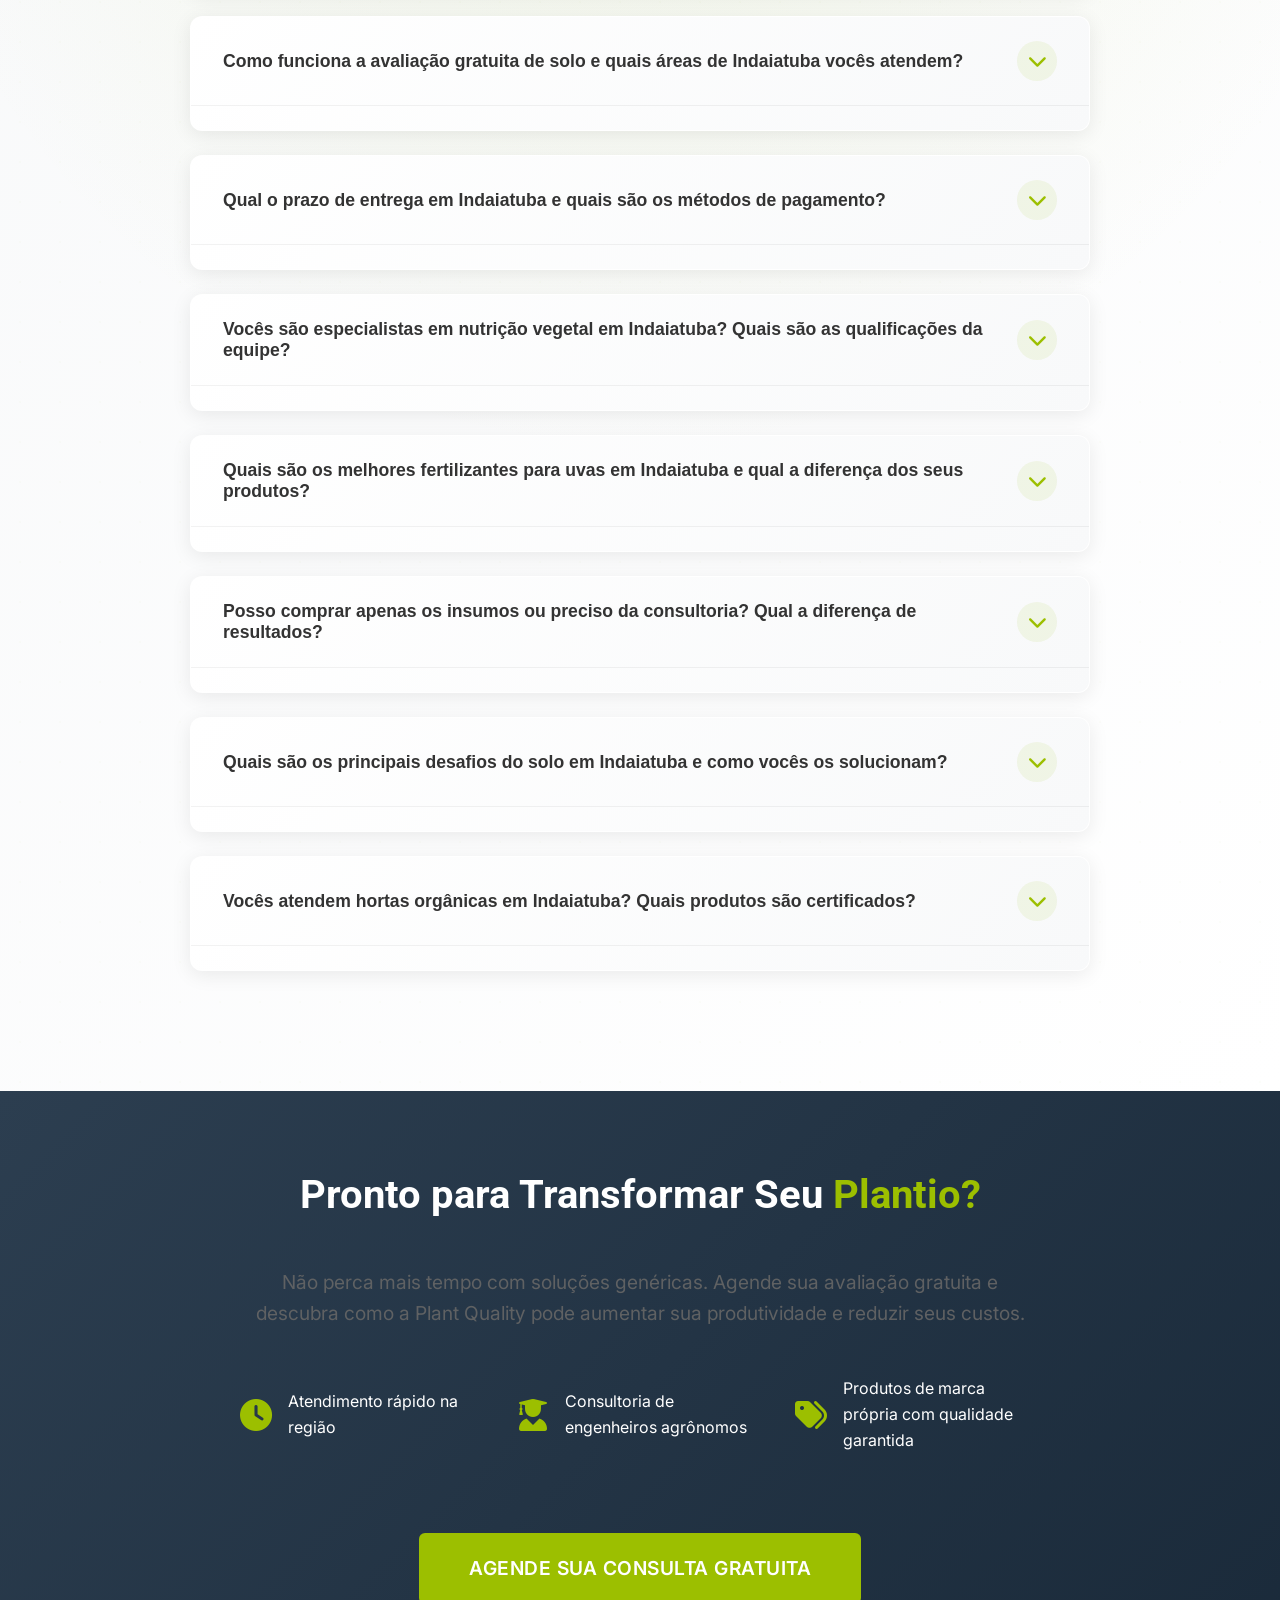
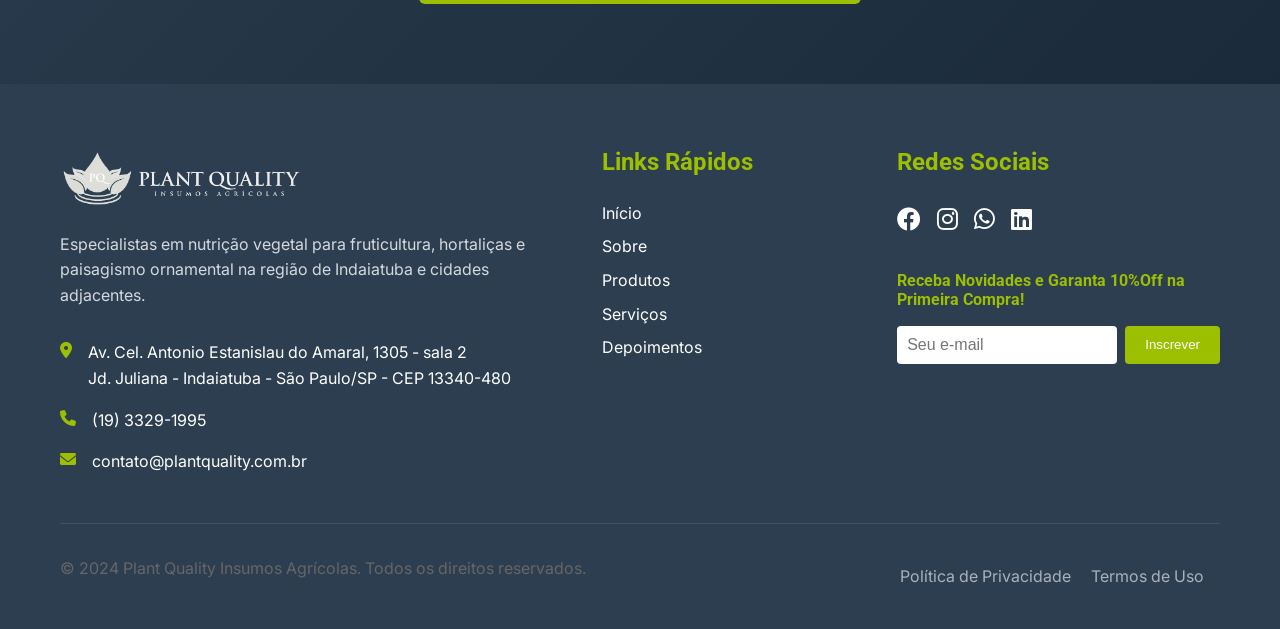
==== commit 1c2740db: "Add files via upload" ====
--- a/index.html
+++ b/index.html
@@ -171,6 +171,23 @@
           <p>Fórmulas desenvolvidas para a realidade da nossa região</p>
         </div>
       </div>
+      <div class="jorge-card">
+        <div class="jorge-content">
+          <div class="jorge-image">
+            <img src="images/jorge-store.webp" alt="Jorge Dono da Plant Quality">
+          </div>
+          <div class="jorge-info">
+            <h3>Jorge Dono da Plant Quality</h3>
+            <p>Com mais de 15 anos de experiência no ramo agrícola, Jorge é o fundador e rosto da Plant Quality.
+              Especialista em nutrição vegetal e consultor técnico, ele está sempre presente na loja atendendo
+              pessoalmente aos produtores da região.</p>
+            <div class="jorge-quote">
+              <blockquote>"Nosso compromisso é oferecer soluções reais que aumentem a produtividade
+                dos nossos clientes sem aumentar seus custos."</blockquote>
+            </div>
+          </div>
+        </div>
+      </div>
     </div>
   </section>
 
@@ -437,13 +454,48 @@
           <div class="stat-number">95%</div>
           <div class="stat-label">Satisfação dos Clientes</div>
         </div>
-        <div class="partners">
-          <h3>Trabalhamos com as Melhores Marcas</h3>
-          <div class="partner-logos">
-            <!-- Logos dos parceiros -->
-          </div>
-        </div>
-      </div>
+      </div>
+  </section>
+
+  <!-- Brands Section -->
+  <section class="brands-section">
+    <div class="container">
+      <h2 class="section-title center">Trabalhamos com as <span class="highlight">Melhores Marcas</span></h2>
+      <div class="brands-content">
+        <div class="brands-description">
+          <p class="brands-text">
+            Parcerias estratégicas com as principais marcas do mercado para oferecer o melhor em nutrição vegetal
+            e insumos agrícolas para a sua produção.
+          </p>
+        </div>
+        <div class="brands-logos">
+          <div class="brand-logo">
+            <img src="images/brand-agrichem.webp" alt="AgriChem" loading="lazy">
+          </div>
+          <div class="brand-logo">
+            <img src="images/brand-andermatt.webp" alt="Andermatt" loading="lazy">
+          </div>
+          <div class="brand-logo">
+            <img src="images/brand-apex.webp" alt="Apex" loading="lazy">
+          </div>
+          <div class="brand-logo">
+            <img src="images/brand-biomatrix.webp" alt="Biomatrix" loading="lazy">
+          </div>
+          <div class="brand-logo">
+            <img src="images/brand-compo-expert.webp" alt="Compo Expert" loading="lazy">
+          </div>
+          <div class="brand-logo">
+            <img src="images/brand-ct-green.webp" alt="CT Green" loading="lazy">
+          </div>
+          <div class="brand-logo">
+            <img src="images/brand-dal-neem.webp" alt="Dal Neem" loading="lazy">
+          </div>
+          <div class="brand-logo">
+            <img src="images/brand-santa-clara.webp" alt="Santa Clara" loading="lazy">
+          </div>
+        </div>
+      </div>
+    </div>
   </section>
 
   <!-- Process -->
--- a/css/styles.css
+++ b/css/styles.css
@@ -283,6 +283,8 @@
     grid-template-columns: 1fr 1fr;
     gap: 4rem;
     align-items: center;
+    max-width: 1200px;
+    margin: 0 auto;
 }
 
 .hero-title {
@@ -950,6 +952,149 @@
 
 .partners h3 {
     margin-bottom: 2rem;
+}
+
+/* Jorge Card */
+.jorge-card {
+    grid-column: span 4;
+    background: linear-gradient(135deg, #ffffff 0%, #f8f9fa 100%);
+    border: 1px solid var(--border-color);
+    border-radius: 12px;
+    padding: 1.5rem;
+    box-shadow: var(--shadow);
+    transition: var(--transition);
+    margin-top: 4rem;
+}
+
+.jorge-card:hover {
+    transform: translateY(-5px);
+    box-shadow: var(--shadow-hover);
+}
+
+.jorge-content {
+    display: grid;
+    grid-template-columns: 1fr;
+    gap: 1.25rem;
+    align-items: center;
+}
+
+.jorge-image {
+    text-align: center;
+    padding: 0;
+    margin: 0;
+}
+
+.jorge-image img {
+    width: 100%;
+    height: 100%;
+    border-radius: 12px;
+    box-shadow: var(--shadow);
+    object-fit: cover;
+    display: block;
+    margin: 0;
+    padding: 0;
+}
+
+.jorge-info h3 {
+    color: var(--primary-color);
+    margin-bottom: 0.75rem;
+    font-size: 1.3rem;
+}
+
+.jorge-info p {
+    color: var(--text-light);
+    margin-bottom: 1rem;
+    line-height: 1.5;
+    text-align: center;
+    font-size: 0.95rem;
+}
+
+.jorge-quote {
+    background: rgba(156, 191, 40, 0.1);
+    padding: 1.25rem;
+    border-radius: 8px;
+    border-left: 4px solid var(--primary-color);
+}
+
+.jorge-quote blockquote {
+    font-style: italic;
+    color: var(--text-color);
+    font-size: 1rem;
+    margin: 0;
+    line-height: 1.5;
+    text-align: center;
+}
+
+/* Mobile responsive for Jorge card */
+@media (max-width: 768px) {
+    .jorge-image img {
+        width: 100%;
+        height: 250px;
+        object-fit: cover;
+        border-radius: 12px;
+        box-shadow: var(--shadow);
+        display: block;
+        margin: 0;
+        padding: 0;
+    }
+}
+
+/* Desktop responsive for Jorge card */
+@media (min-width: 769px) {
+    .jorge-card {
+        padding: 2rem;
+    }
+
+    .jorge-content {
+        grid-template-columns: 1fr 2fr;
+        gap: 3rem;
+        align-items: flex-start;
+        text-align: left;
+    }
+
+    .jorge-image {
+        order: 1;
+        text-align: left;
+    }
+
+    .jorge-info {
+        order: 2;
+        text-align: left;
+    }
+
+    .jorge-image img {
+        width: 100%;
+        height: 300px;
+        object-fit: cover;
+        border-radius: 12px;
+        box-shadow: var(--shadow);
+        display: block;
+        margin: 0;
+        padding: 0;
+    }
+
+    .jorge-info h3 {
+        font-size: 1.5rem;
+        margin-bottom: 1rem;
+    }
+
+    .jorge-info p {
+        text-align: justify;
+        font-size: 1rem;
+        line-height: 1.6;
+        margin-bottom: 1.5rem;
+    }
+
+    .jorge-quote {
+        text-align: left;
+        padding: 1.5rem;
+    }
+
+    .jorge-quote blockquote {
+        text-align: left;
+        font-size: 1.1rem;
+        line-height: 1.6;
+    }
 }
 
 /* VSL Section */
@@ -1526,6 +1671,142 @@
     color: var(--primary-color);
 }
 
+/* Brands Section */
+.brands-section {
+    background-color: var(--bg-light);
+    padding: 6rem 0;
+    text-align: center;
+}
+
+.brands-content {
+    max-width: 1200px;
+    margin: 0 auto;
+}
+
+.brands-description {
+    margin-bottom: 3rem;
+}
+
+.brands-text {
+    font-size: 1.2rem;
+    color: var(--text-light);
+    line-height: 1.6;
+    max-width: 800px;
+    margin: 0 auto 3rem;
+}
+
+.brands-logos {
+    display: grid;
+    grid-template-columns: repeat(4, 1fr);
+    gap: 2.5rem;
+    align-items: center;
+    justify-content: center;
+    padding: 0 2rem;
+}
+
+.brand-logo {
+    display: flex;
+    align-items: center;
+    justify-content: center;
+    padding: 2.5rem;
+    background: white;
+    border-radius: 12px;
+    box-shadow: var(--shadow);
+    transition: var(--transition);
+    height: 140px;
+    position: relative;
+    overflow: hidden;
+    border: 1px solid var(--border-color);
+}
+
+.brand-logo:hover {
+    transform: translateY(-5px);
+    box-shadow: var(--shadow-hover);
+    border-color: rgba(156, 191, 40, 0.3);
+}
+
+.brand-logo img {
+    max-width: 100%;
+    height: auto;
+    object-fit: contain;
+    transition: var(--transition);
+    filter: grayscale(0);
+    opacity: 0.95;
+}
+
+.brand-logo:hover img {
+    filter: grayscale(0);
+    transform: scale(1.05);
+    opacity: 1;
+}
+
+/* Mobile-first responsive design for brands */
+@media (max-width: 768px) {
+    .brands-section {
+        padding: 4rem 0 2rem;
+    }
+
+    .brands-logos {
+        grid-template-columns: repeat(2, 1fr);
+        gap: 2rem;
+        padding: 0 1rem;
+    }
+
+    .brand-logo {
+        height: 120px;
+        padding: 2rem;
+    }
+
+    .brands-text {
+        font-size: 1.1rem;
+        margin-bottom: 2.5rem;
+    }
+}
+
+@media (max-width: 480px) {
+    .brands-logos {
+        grid-template-columns: 1fr;
+        gap: 1.5rem;
+        padding: 0 0.5rem;
+    }
+
+    .brand-logo {
+        height: 100px;
+        padding: 1.5rem;
+    }
+
+    .brands-text {
+        font-size: 1rem;
+        margin-bottom: 2rem;
+    }
+}
+
+/* Tablet responsive */
+@media (min-width: 769px) and (max-width: 992px) {
+    .brands-logos {
+        grid-template-columns: repeat(3, 1fr);
+        gap: 2rem;
+    }
+
+    .brand-logo {
+        height: 130px;
+        padding: 2.25rem;
+    }
+}
+
+/* Desktop spacing optimization */
+@media (min-width: 1200px) {
+    .brands-logos {
+        gap: 3rem;
+        padding: 0 3rem;
+    }
+
+    .brand-logo {
+        height: 150px;
+        padding: 3rem;
+    }
+}
+
 /* Footer */
 .footer {
     background-color: var(--bg-dark);
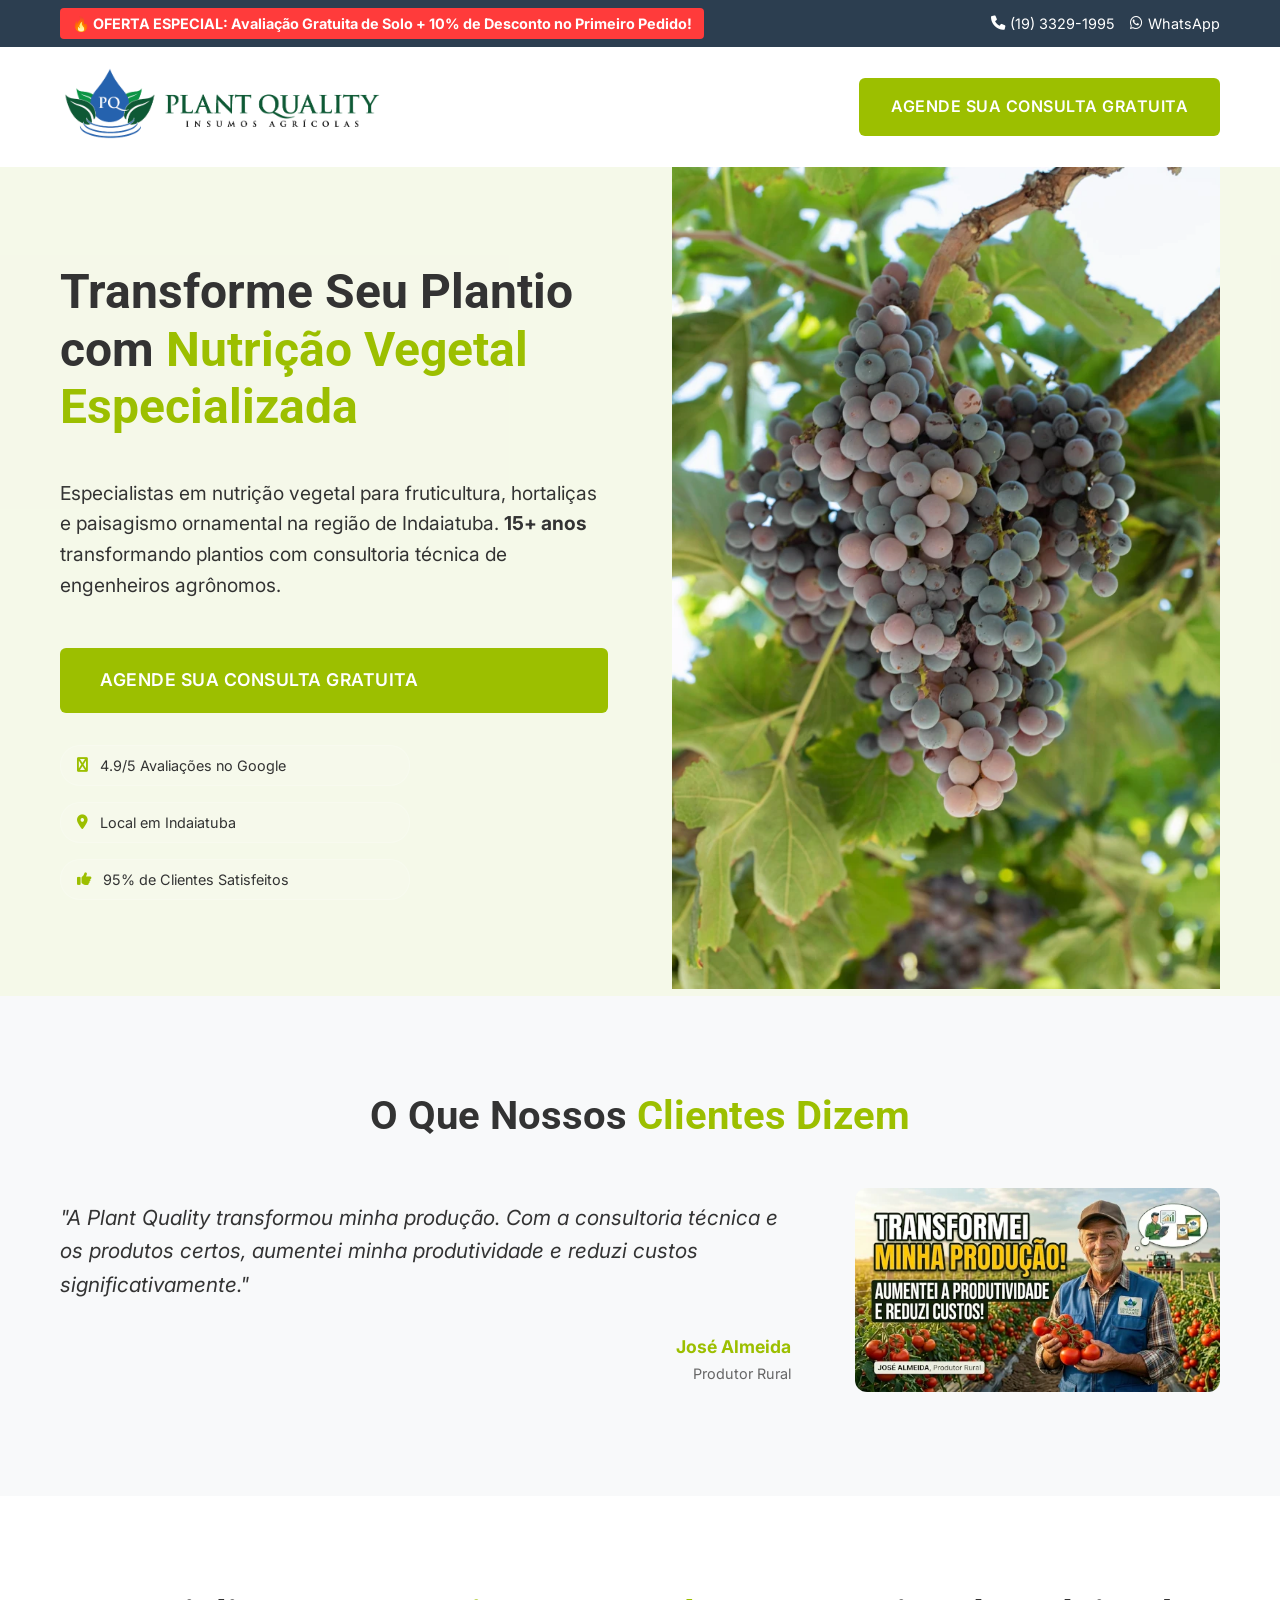
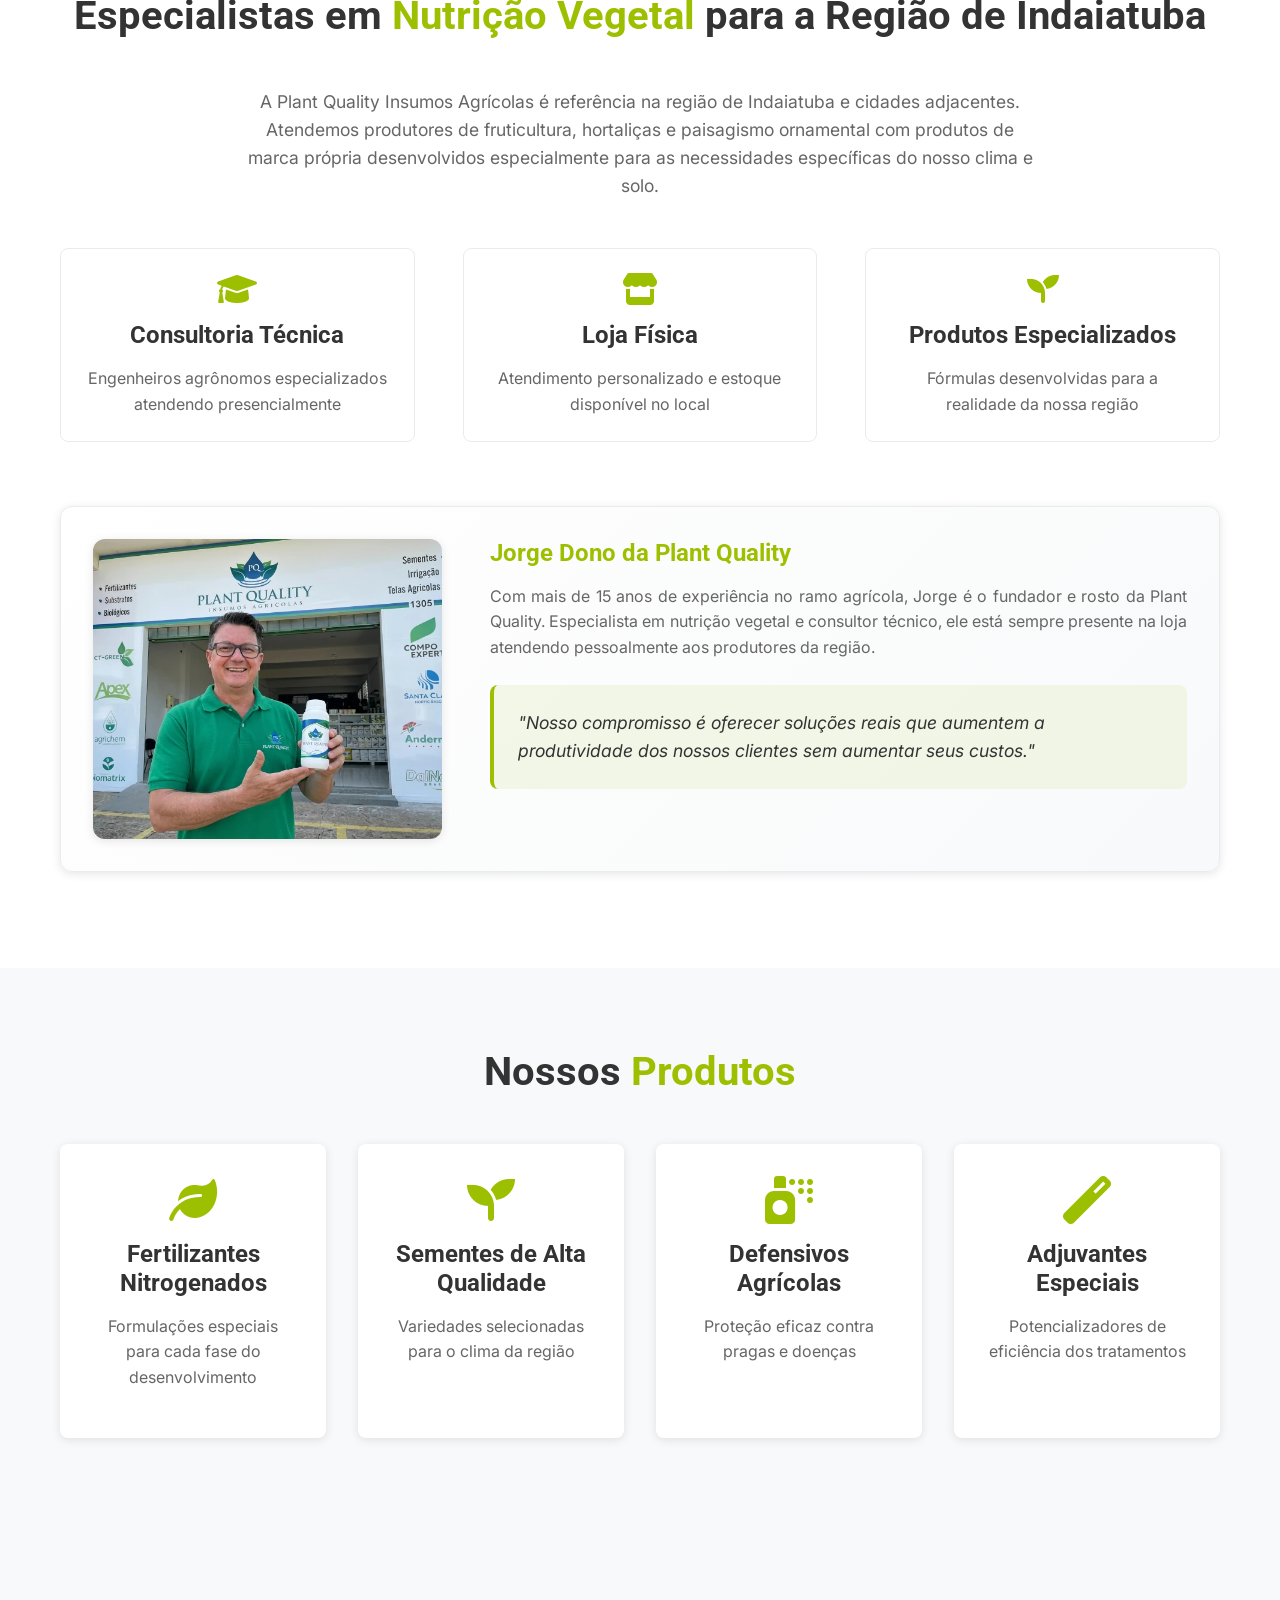
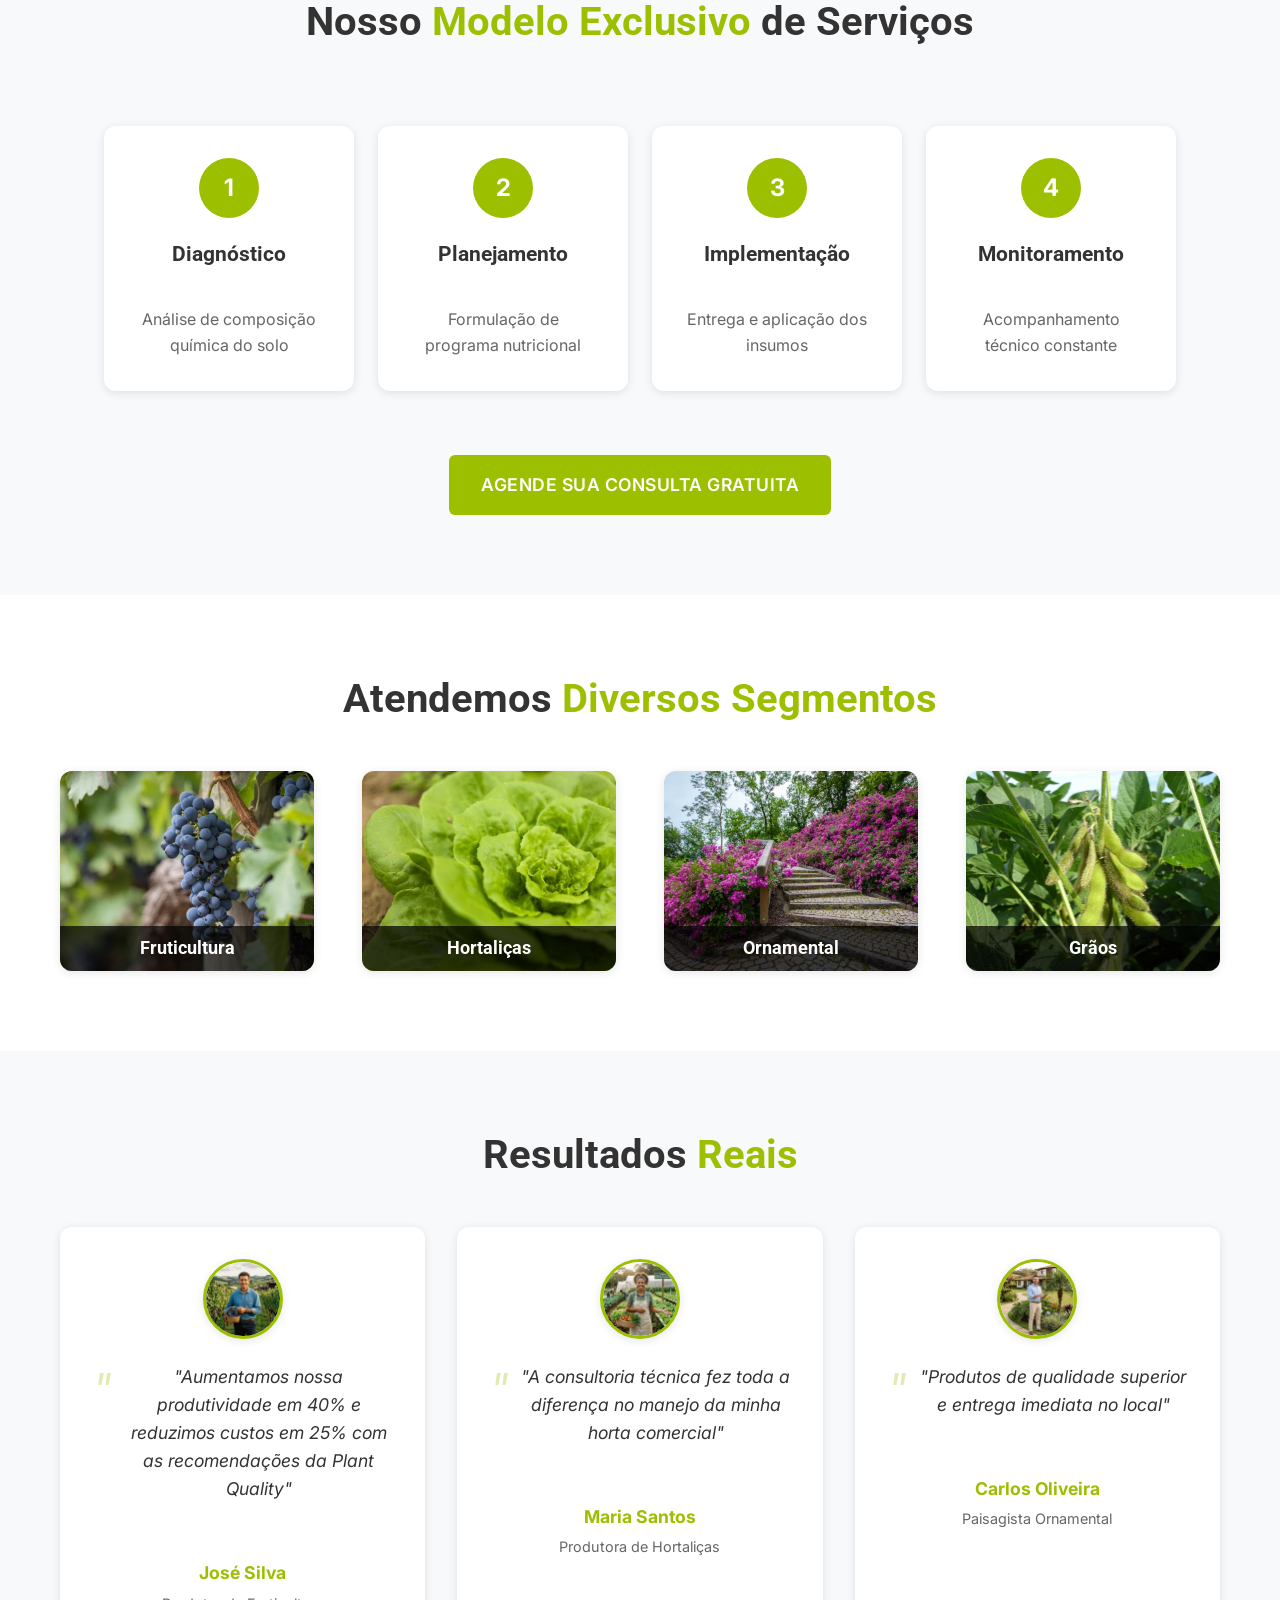
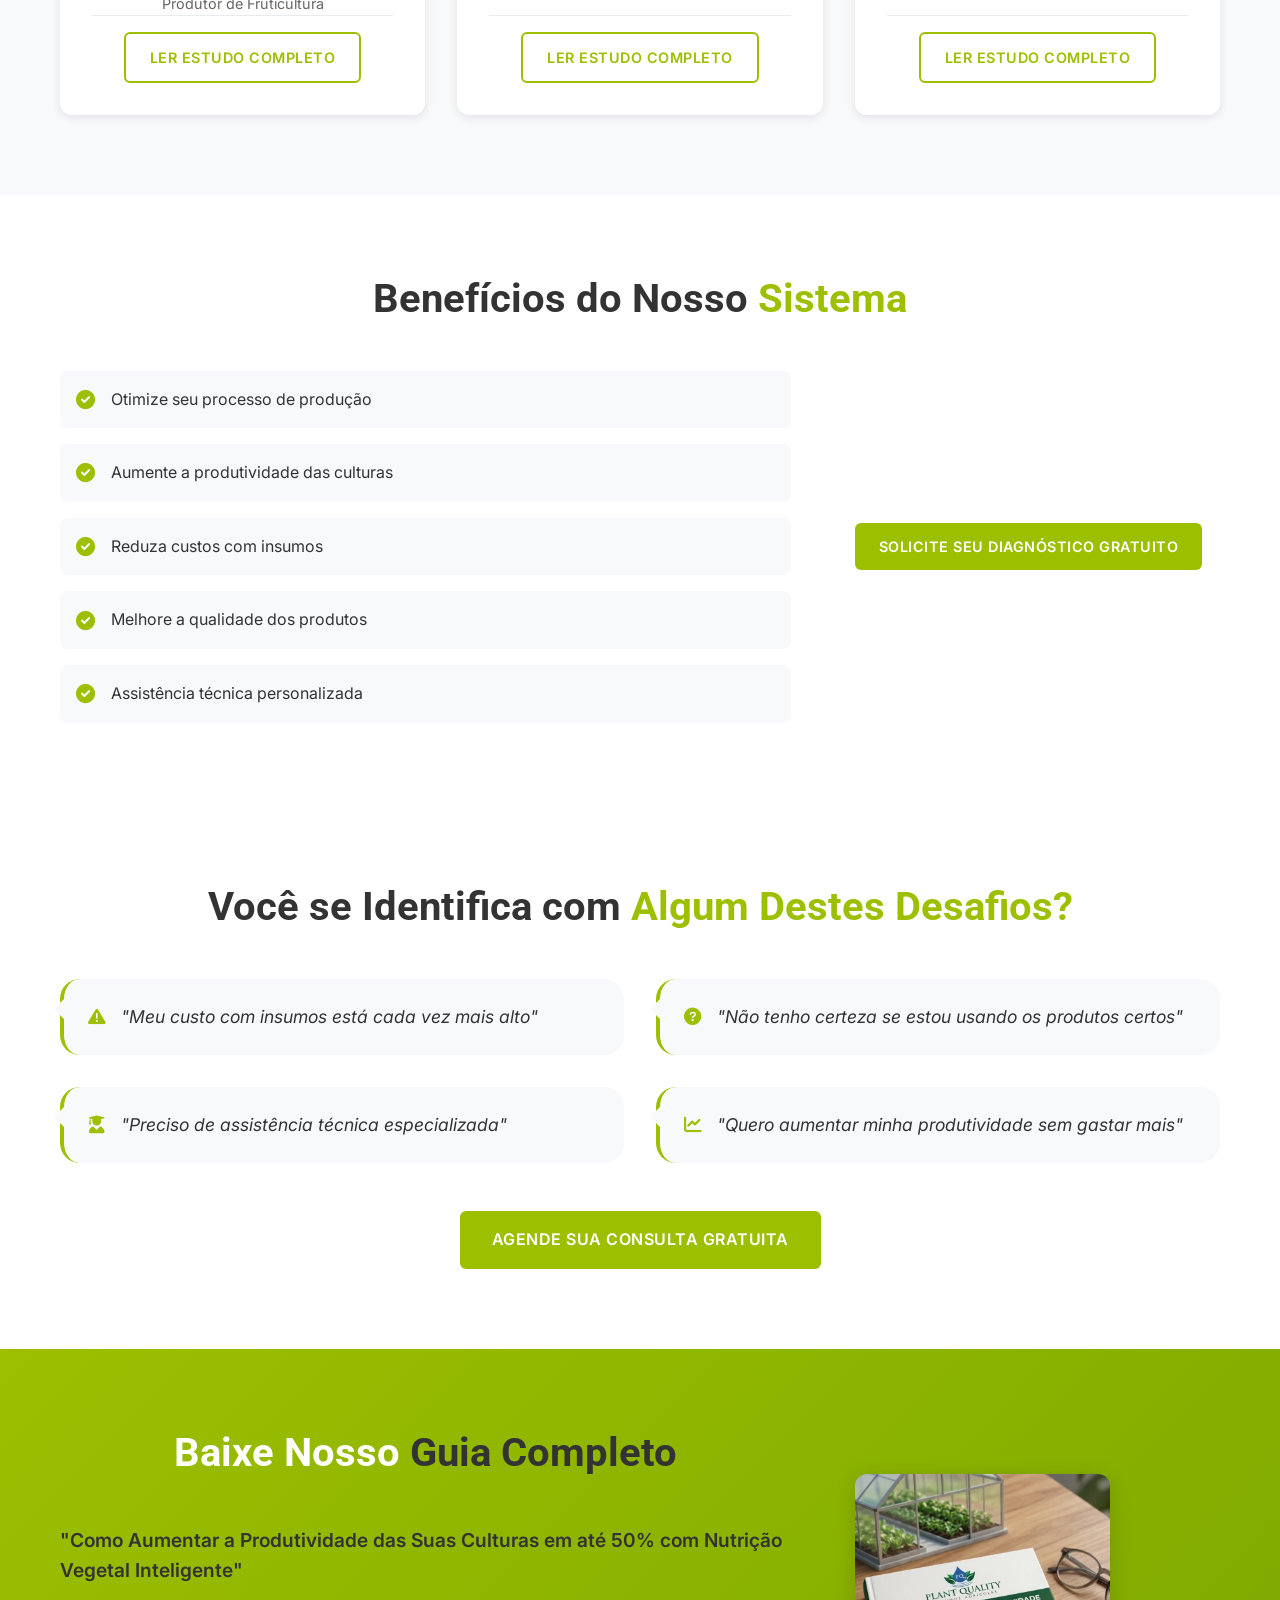
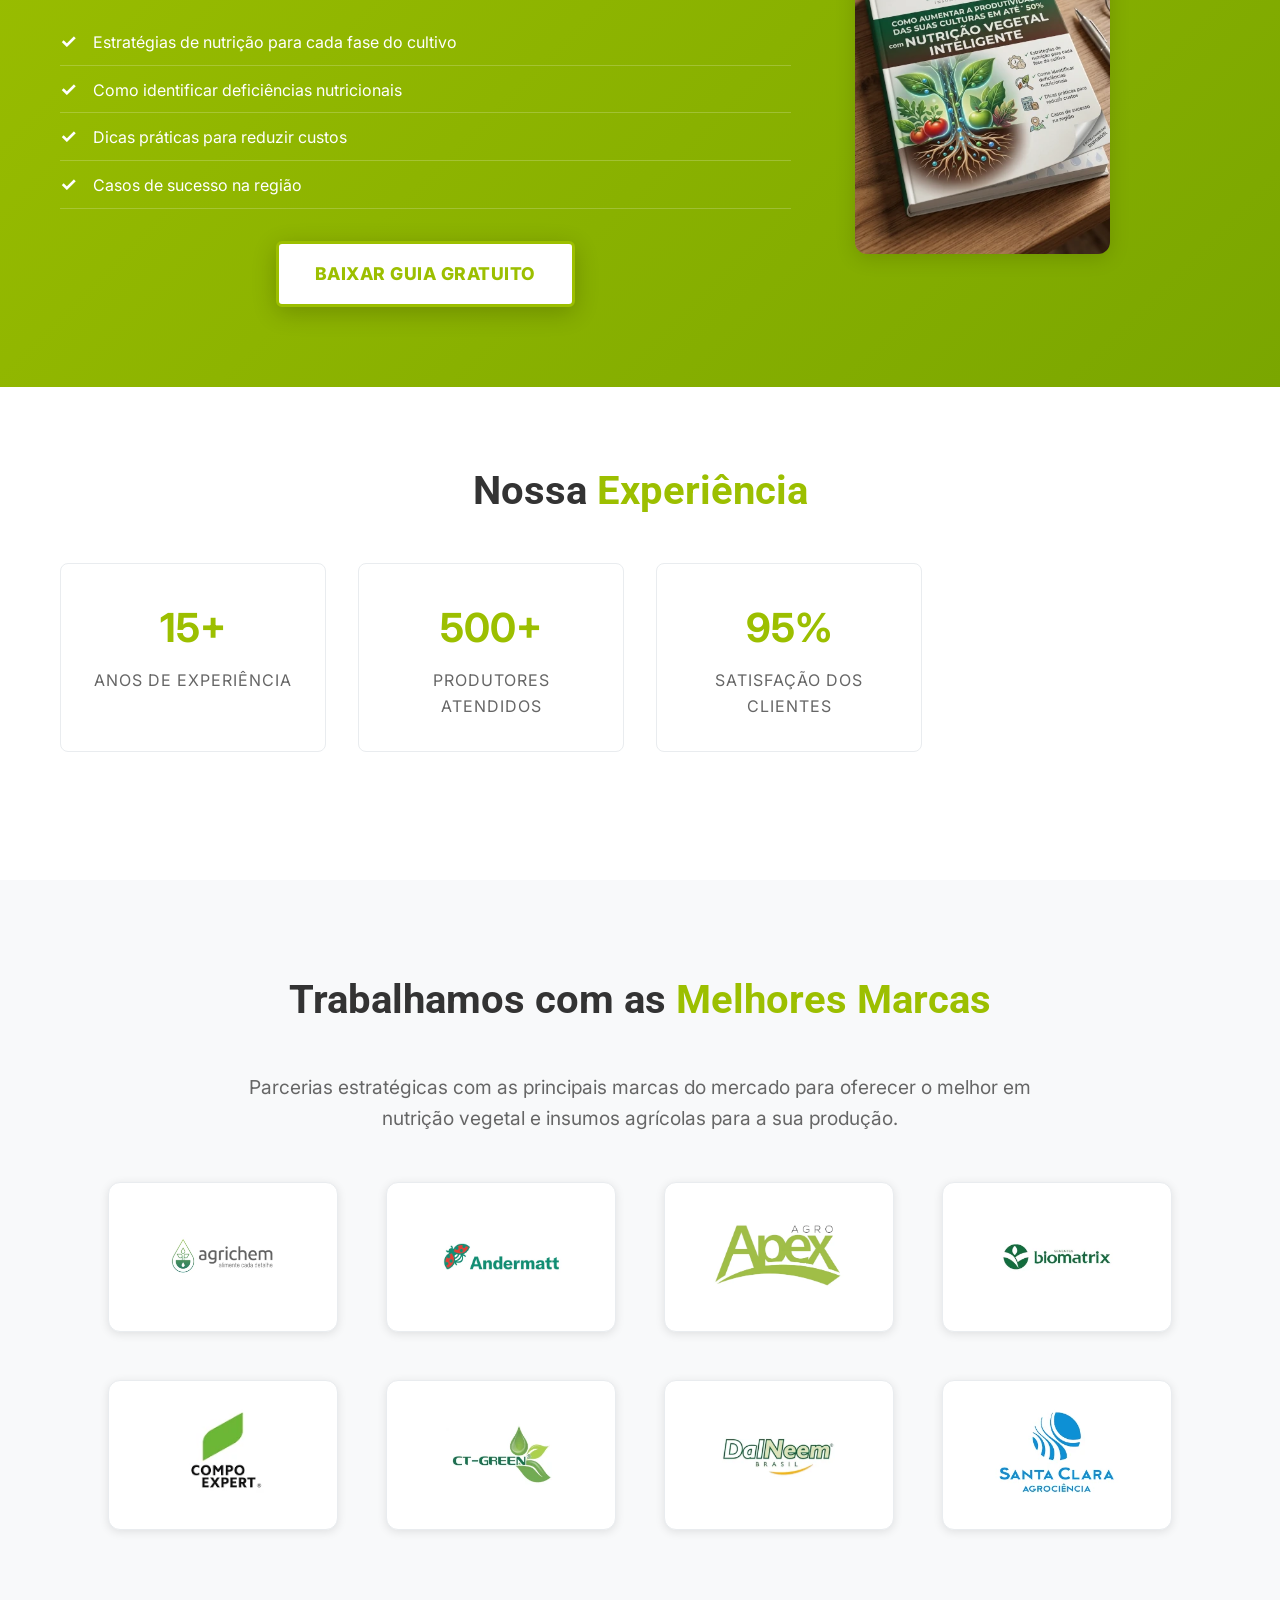
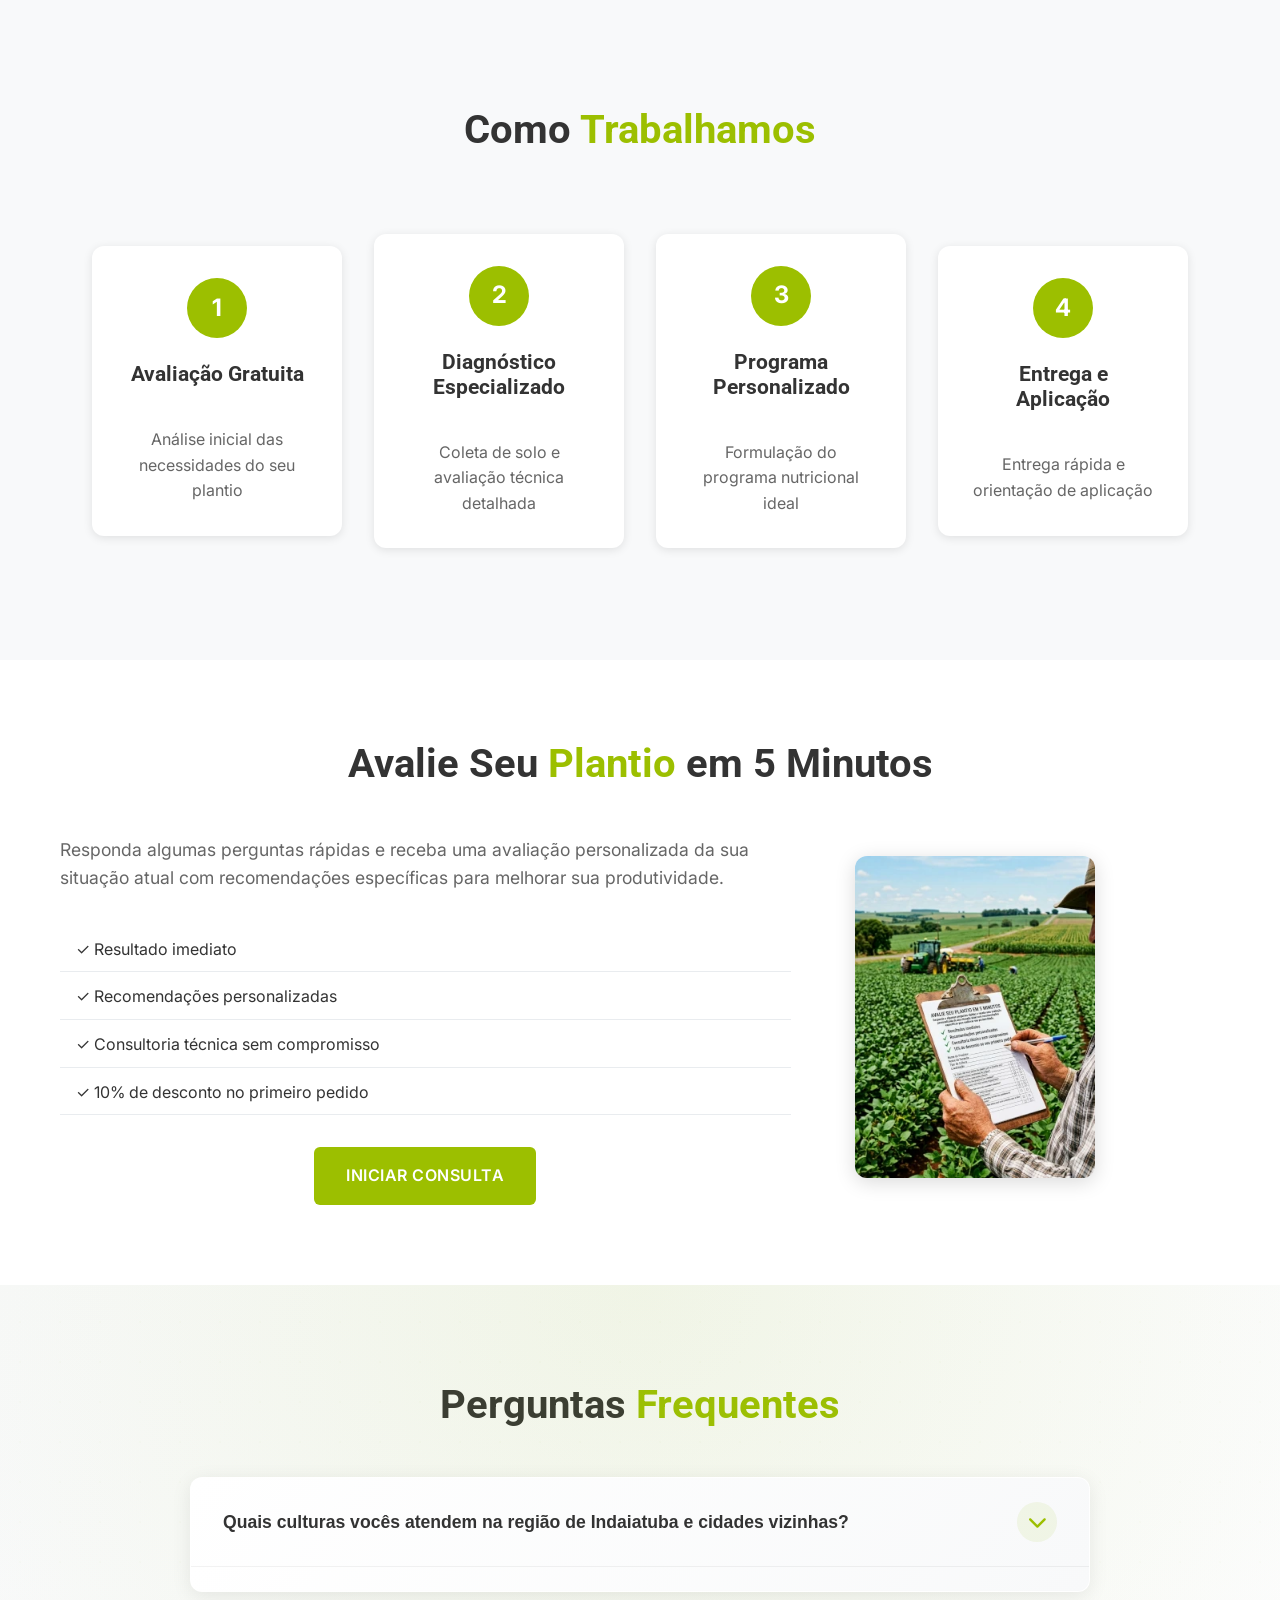
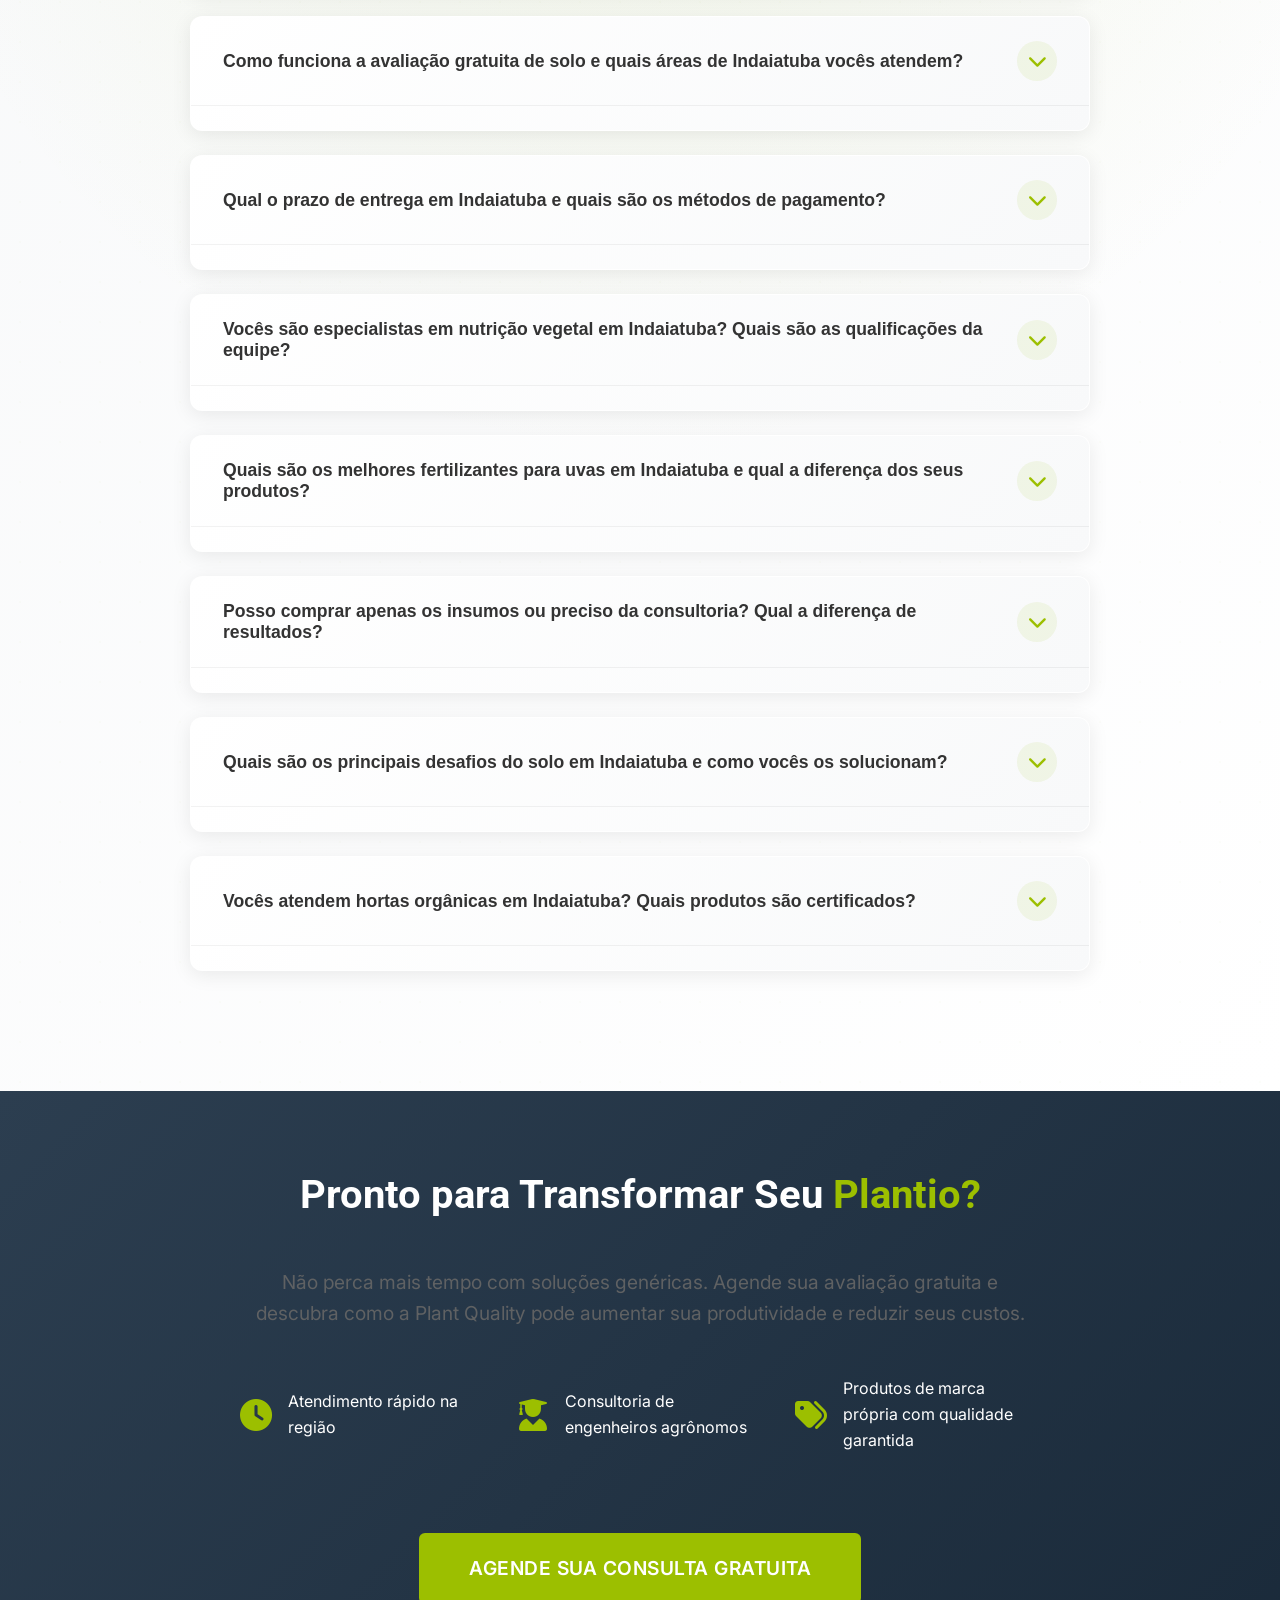
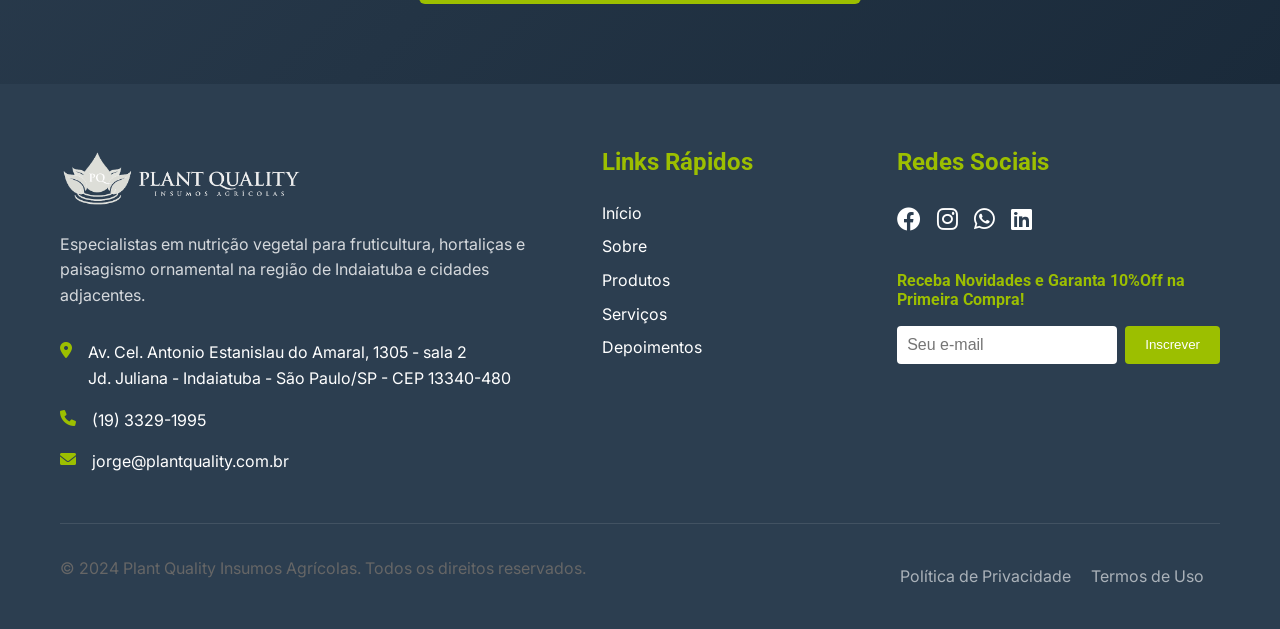
==== commit 0a0000a5: "Add files via upload" ====
--- a/index.html
+++ b/index.html
@@ -64,7 +64,7 @@
           <a href="tel:+551933291995" class="phone-link">
             <i class="fas fa-phone"></i> (19) 3329-1995
           </a>
-          <a href="https://wa.me/55199961839" class="whatsapp-link" target="_blank">
+          <a href="https://wa.me/5519996183972" class="whatsapp-link" target="_blank">
             <i class="fab fa-whatsapp"></i> WhatsApp
           </a>
         </div>
@@ -729,7 +729,7 @@
             </div>
             <div class="contact-item">
               <i class="fas fa-envelope"></i>
-              <span>contato@plantquality.com.br</span>
+              <span>jorge@plantquality.com.br</span>
             </div>
           </div>
         </div>
@@ -774,7 +774,7 @@
   </footer>
 
   <!-- WhatsApp Floating Button (Mobile Only) -->
-  <a href="https://wa.me/55199961839" class="whatsapp-float" target="_blank">
+  <a href="https://wa.me/5519996183972" class="whatsapp-float" target="_blank">
     <i class="fab fa-whatsapp"></i>
   </a>
 
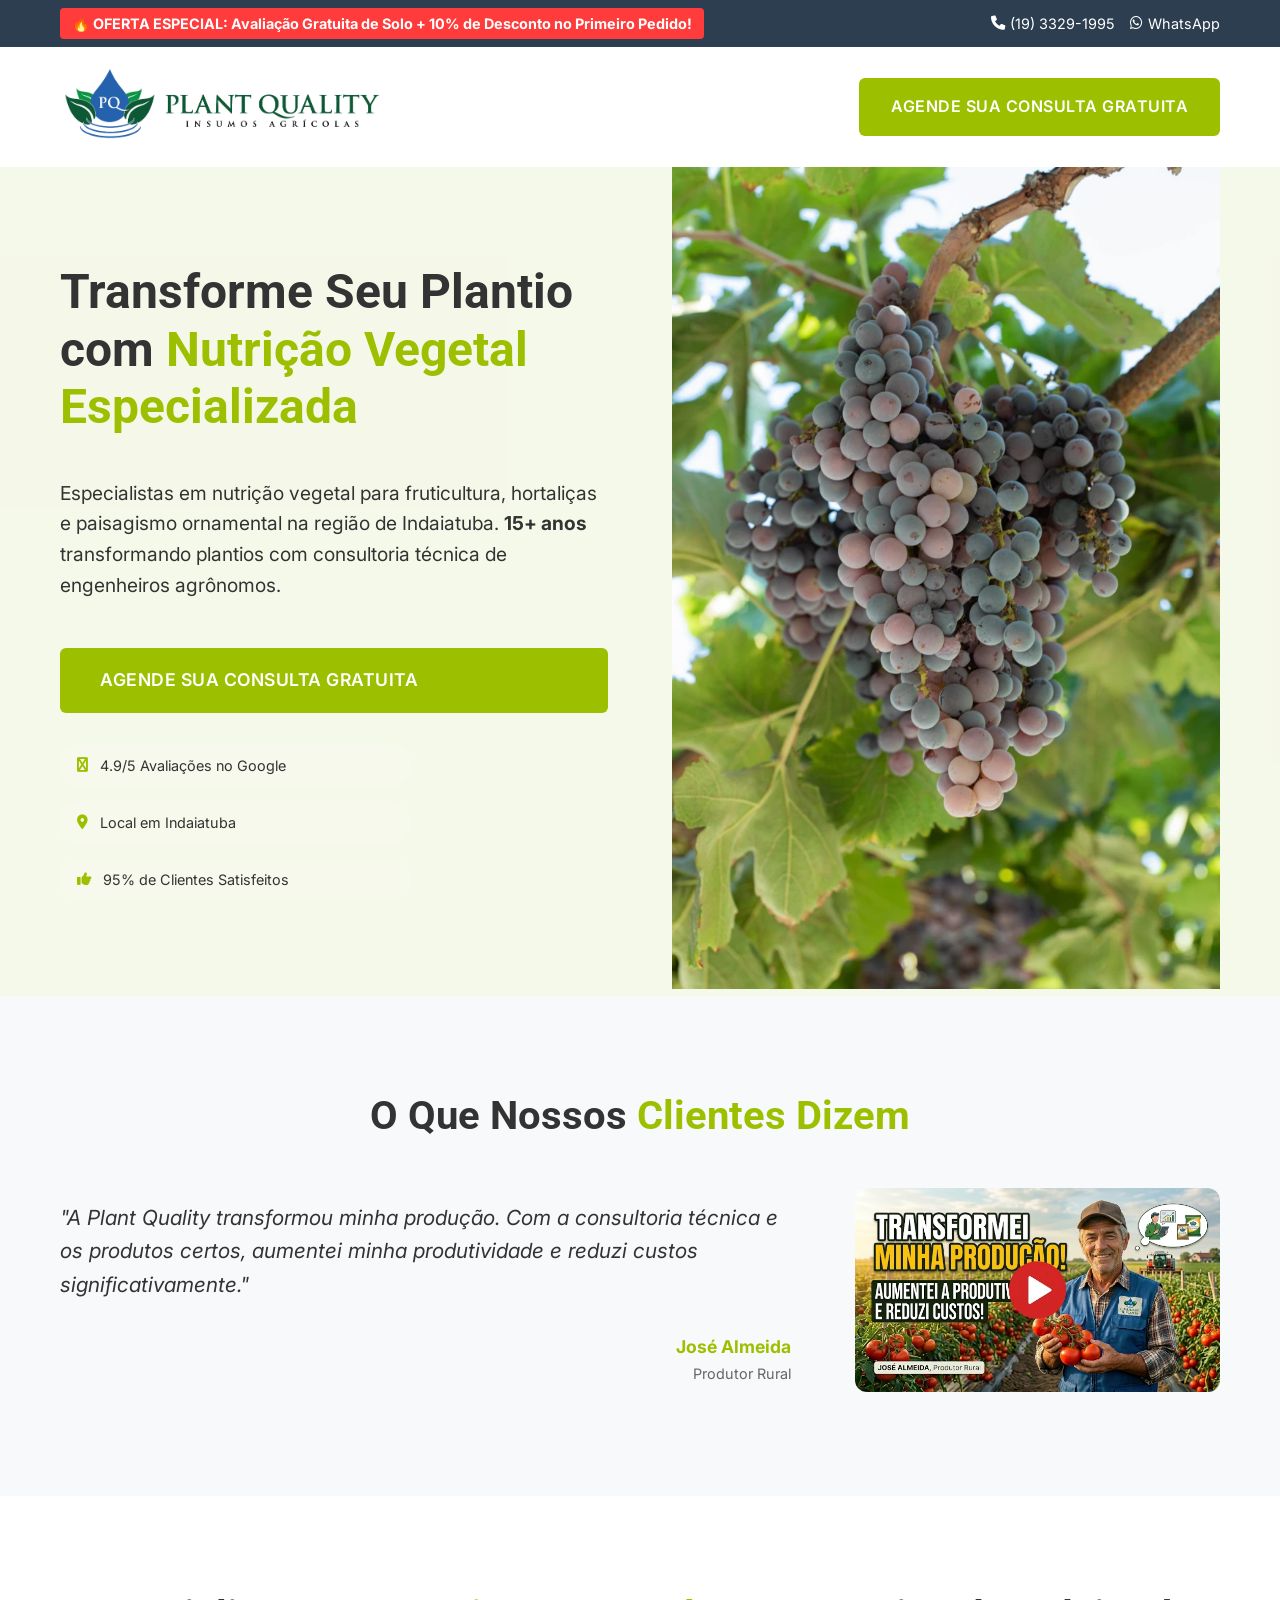
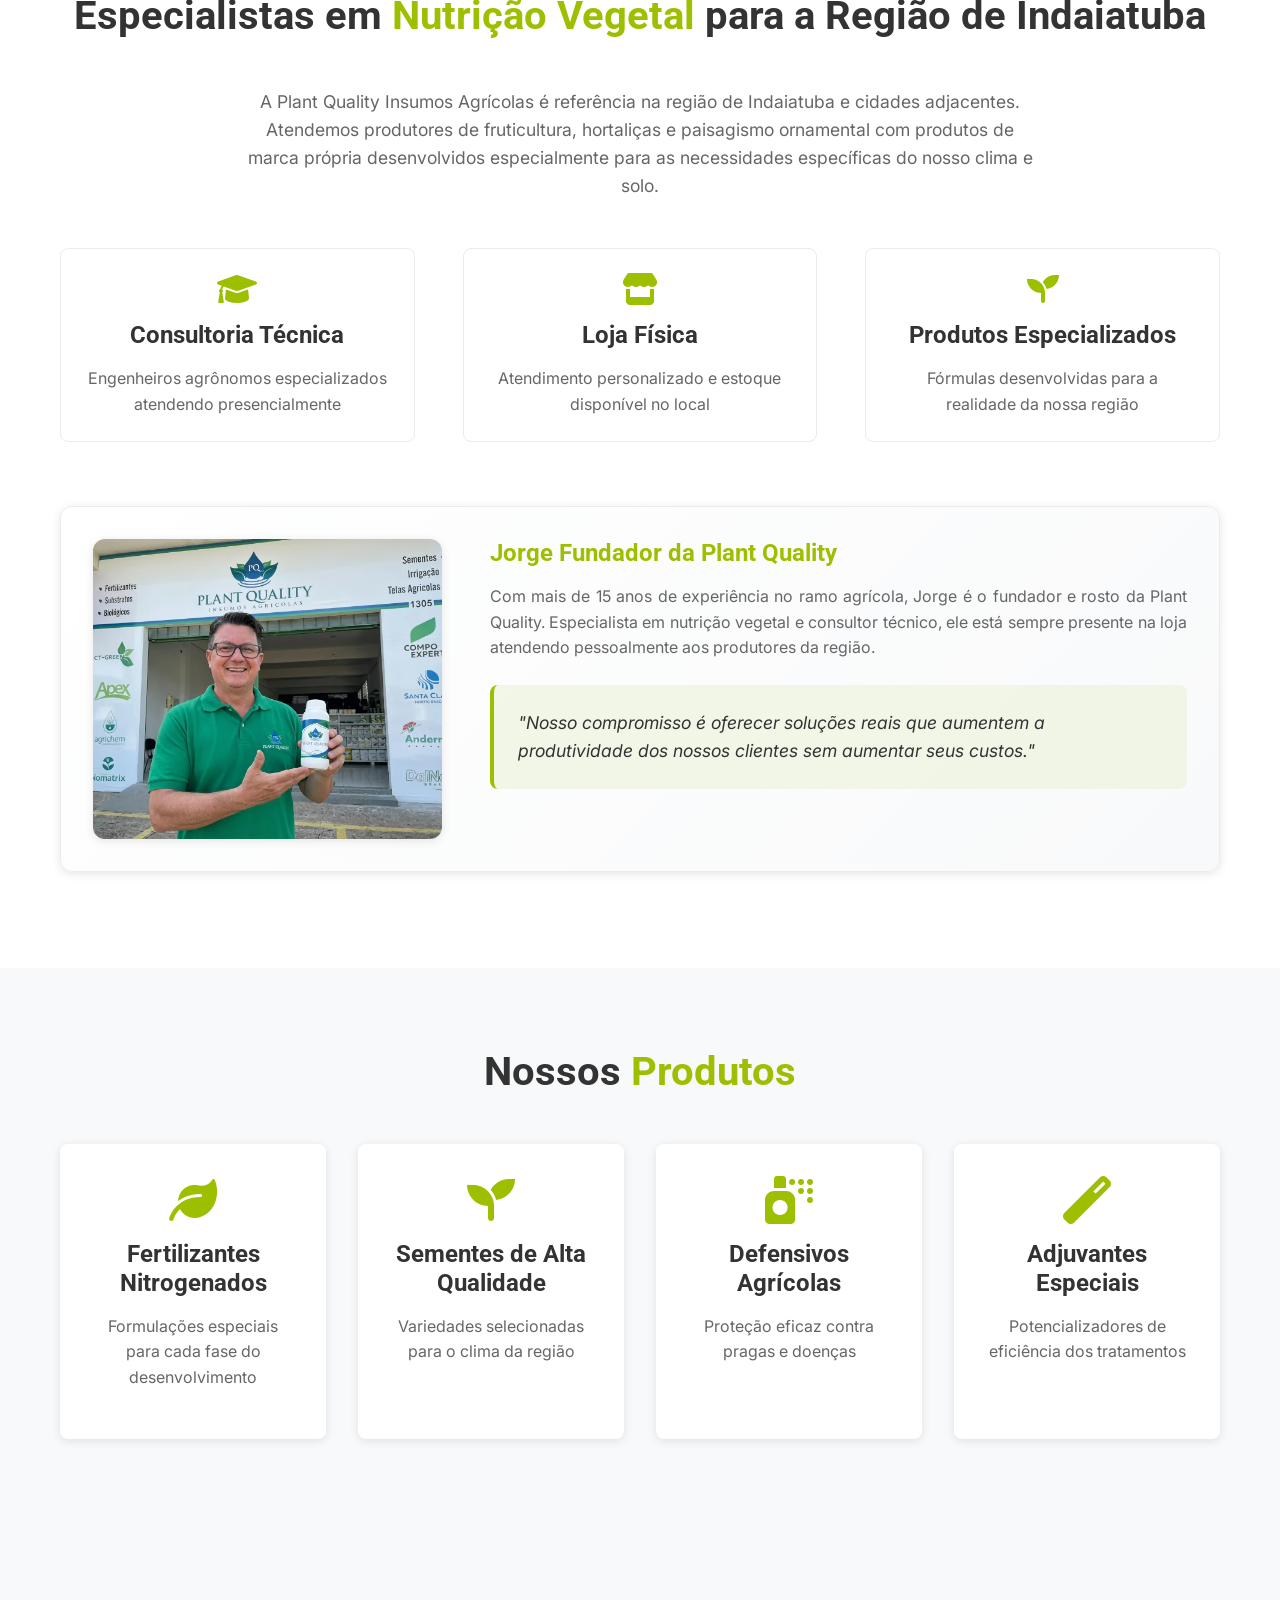
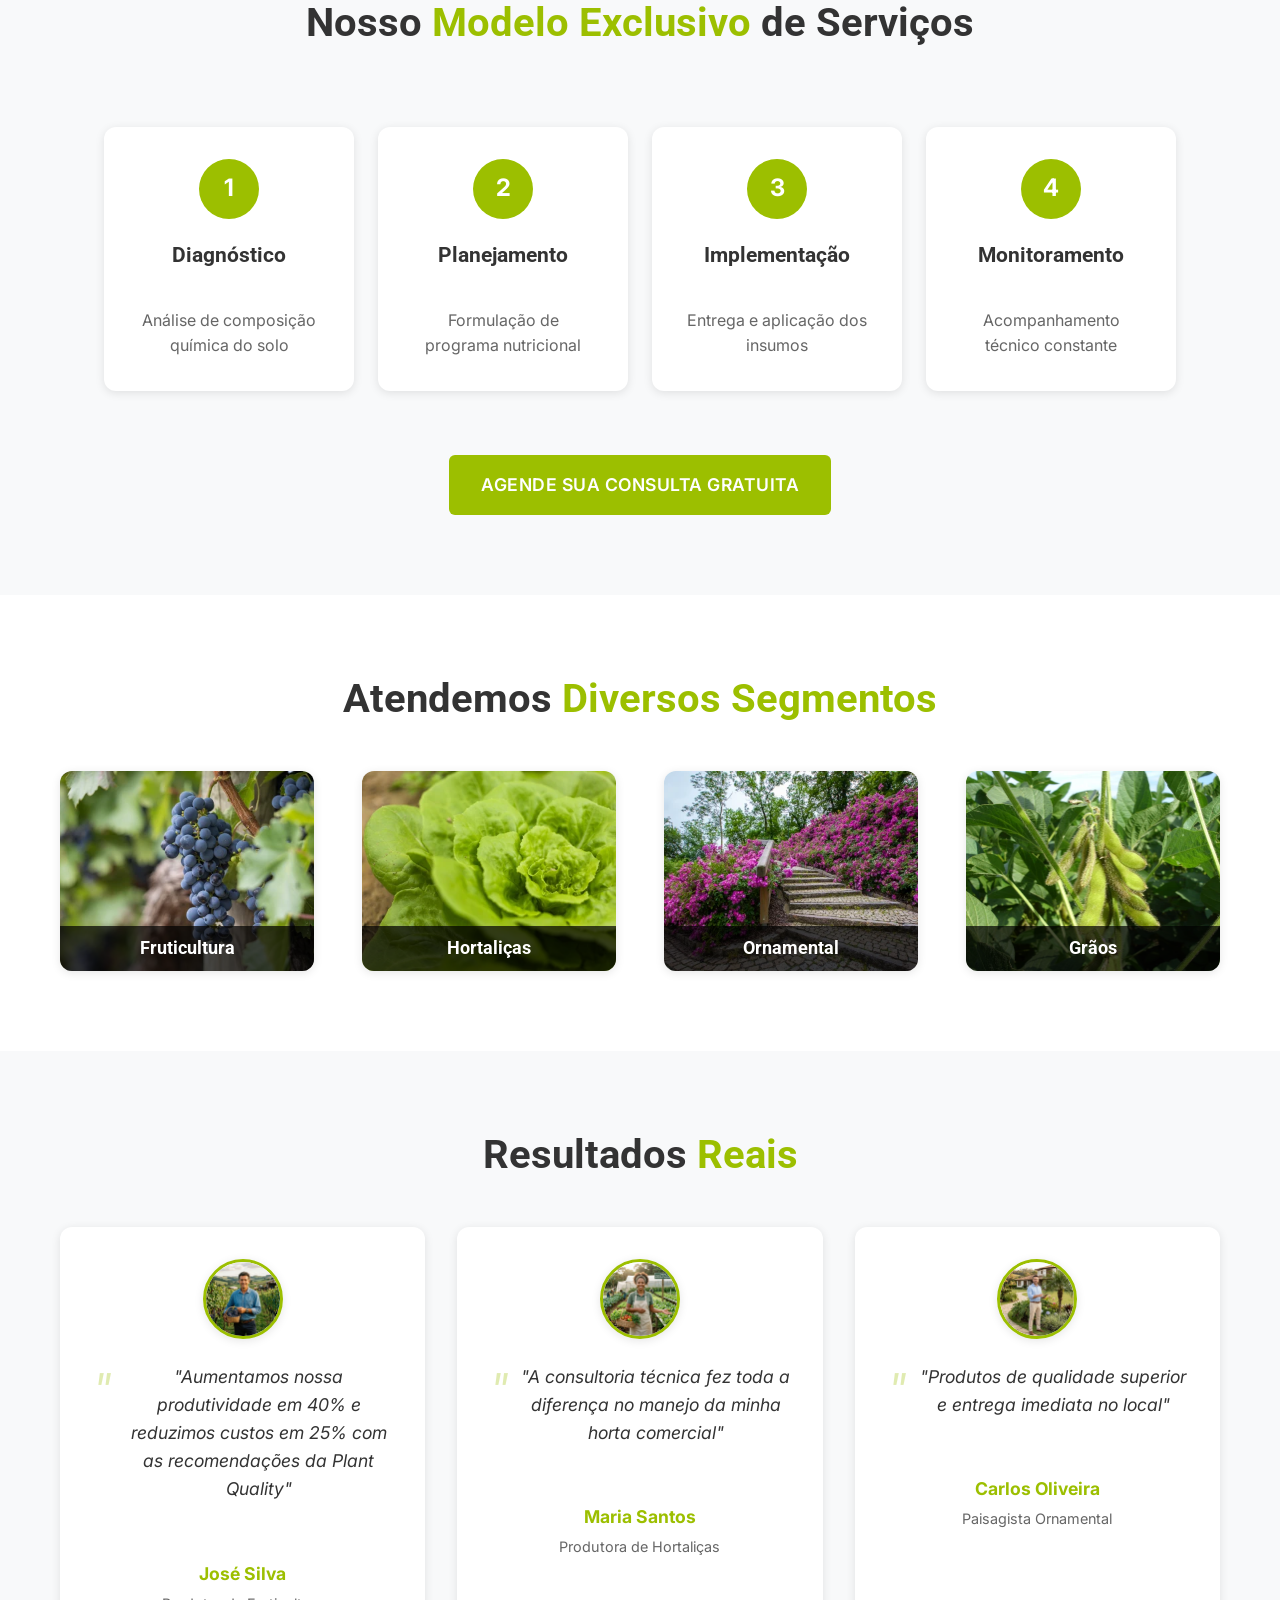
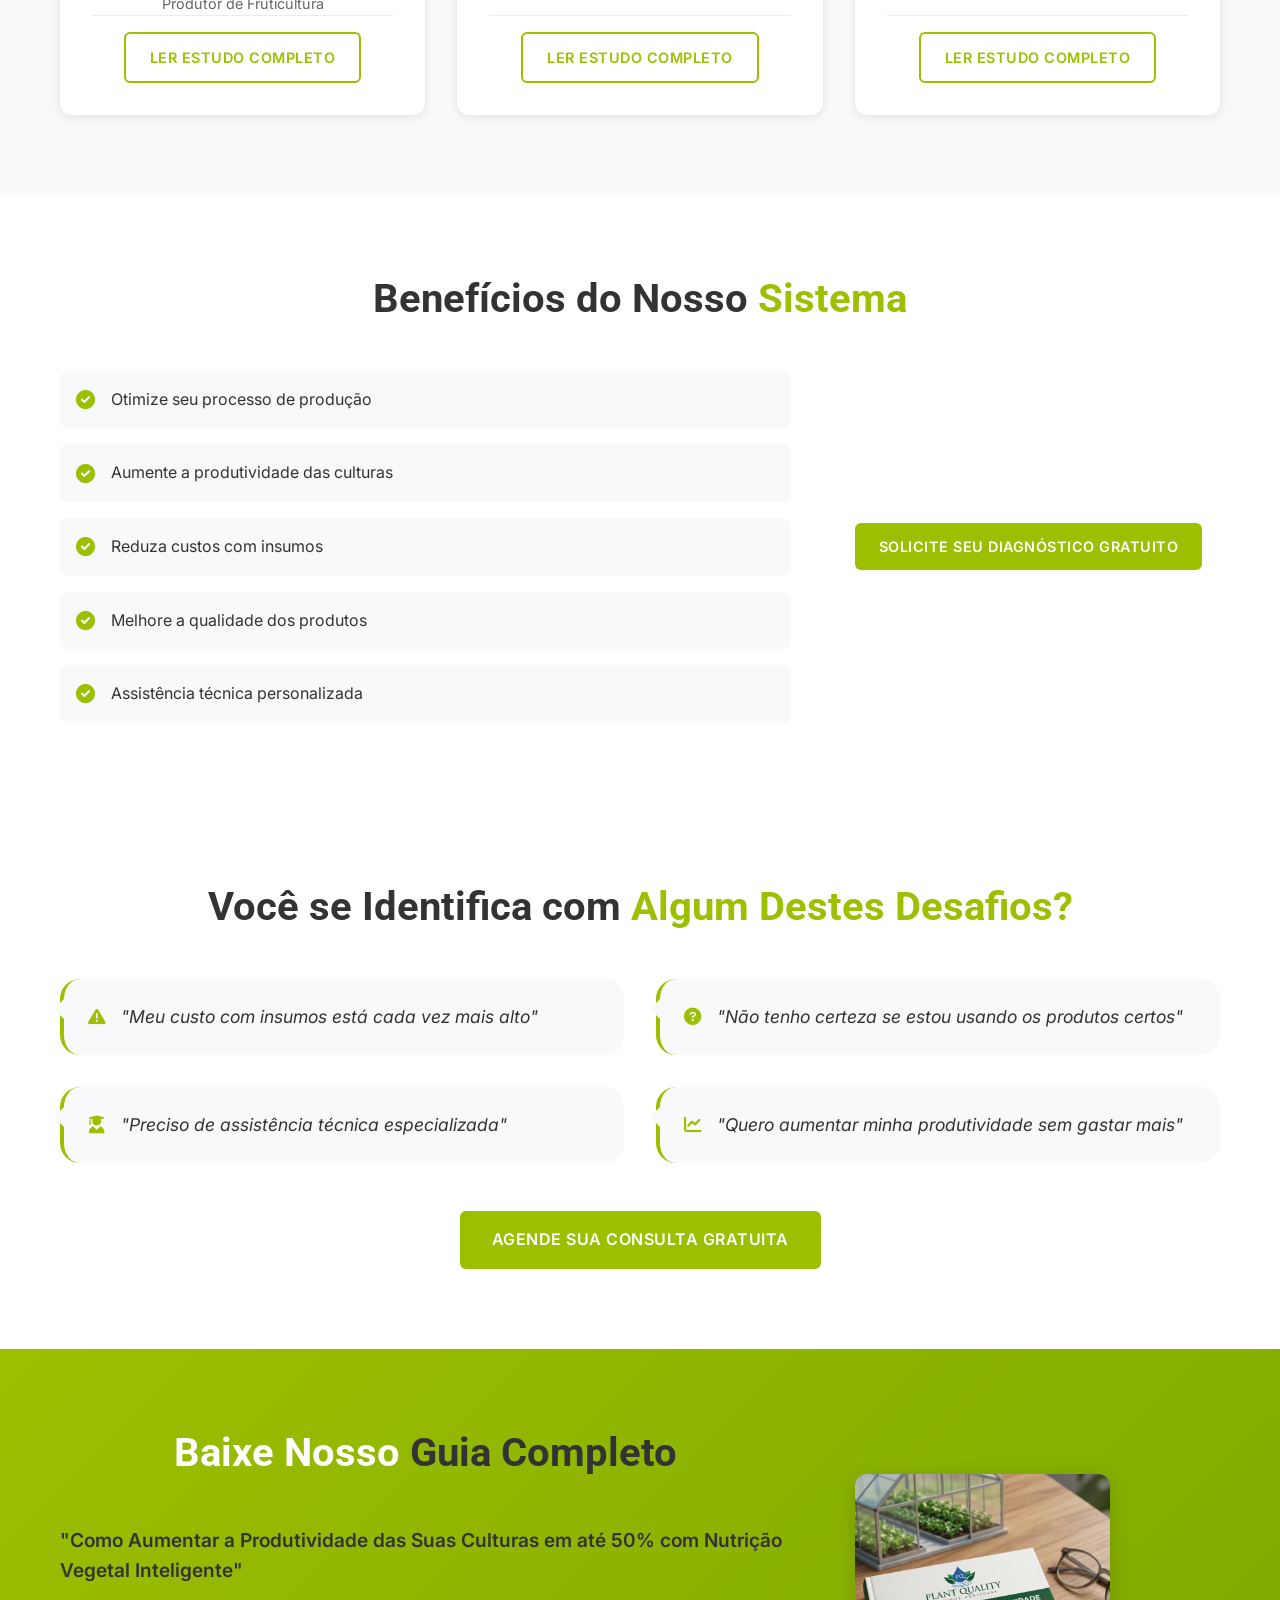
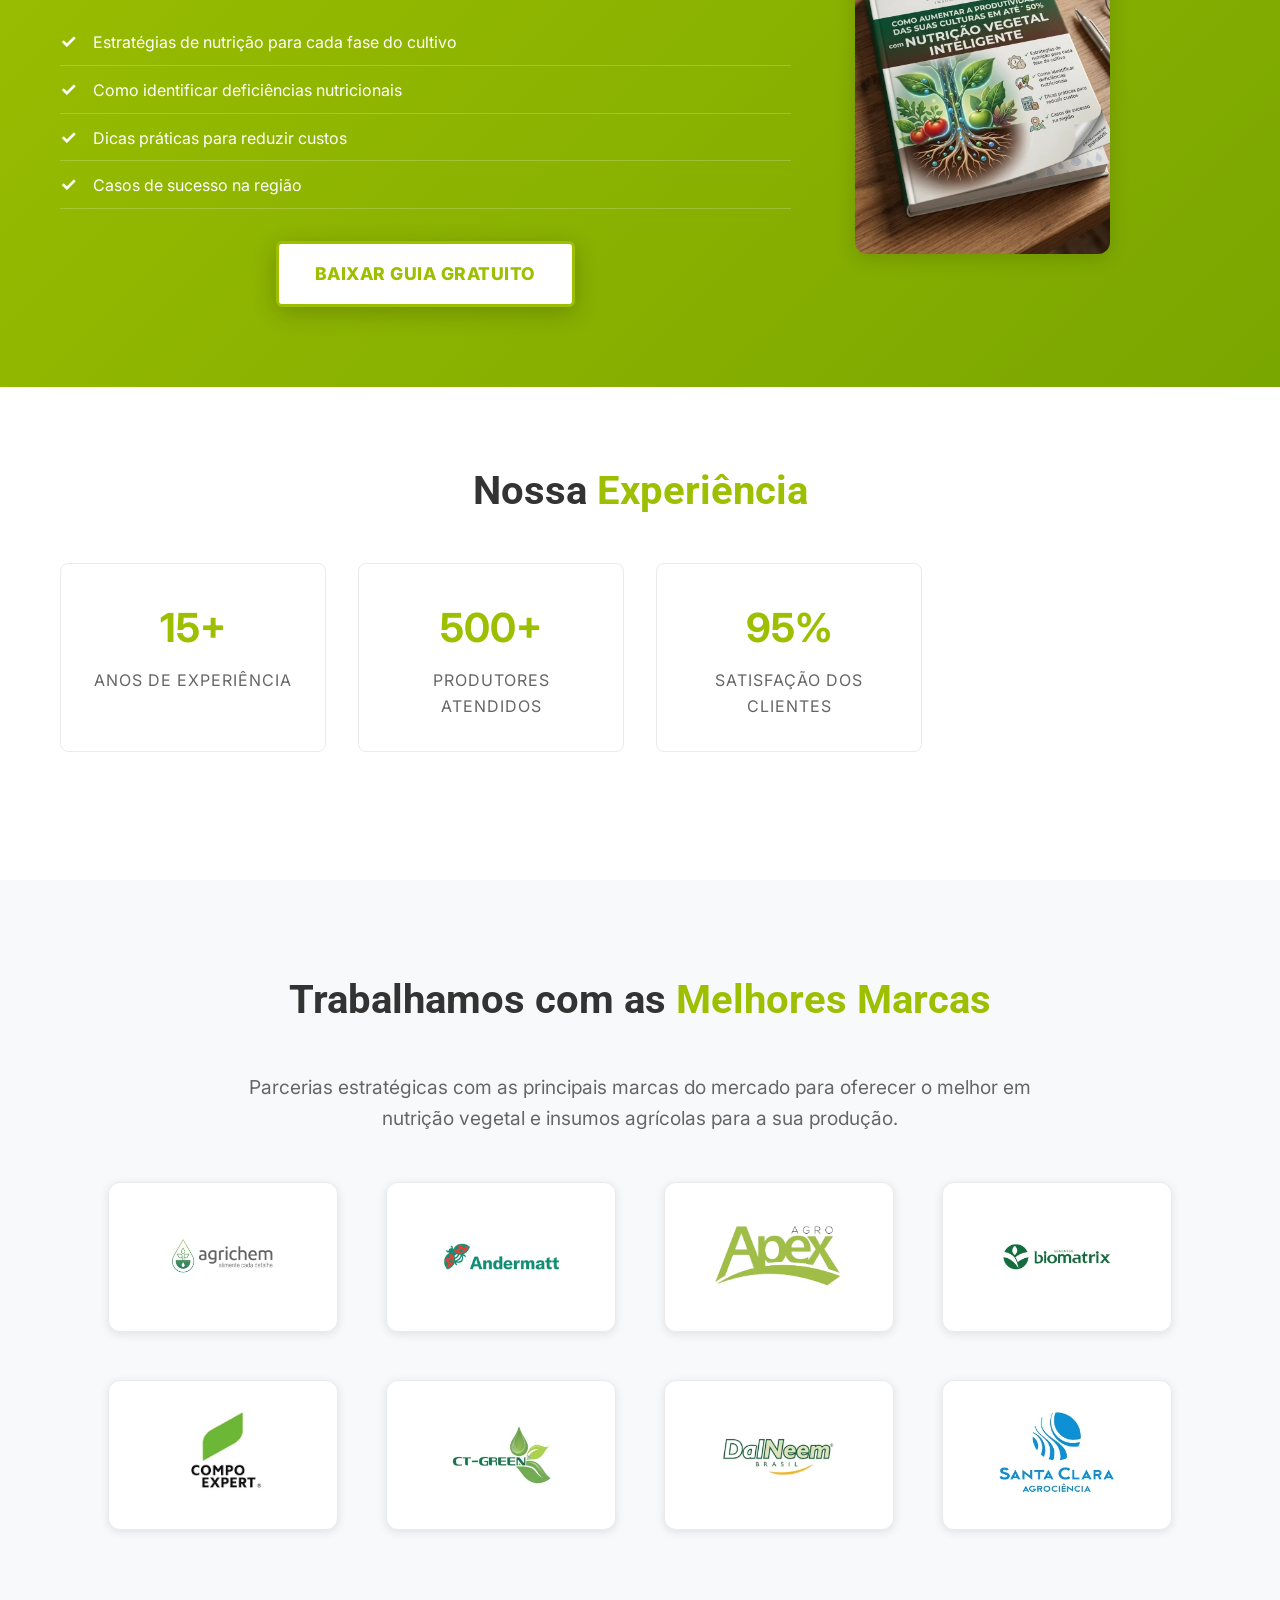
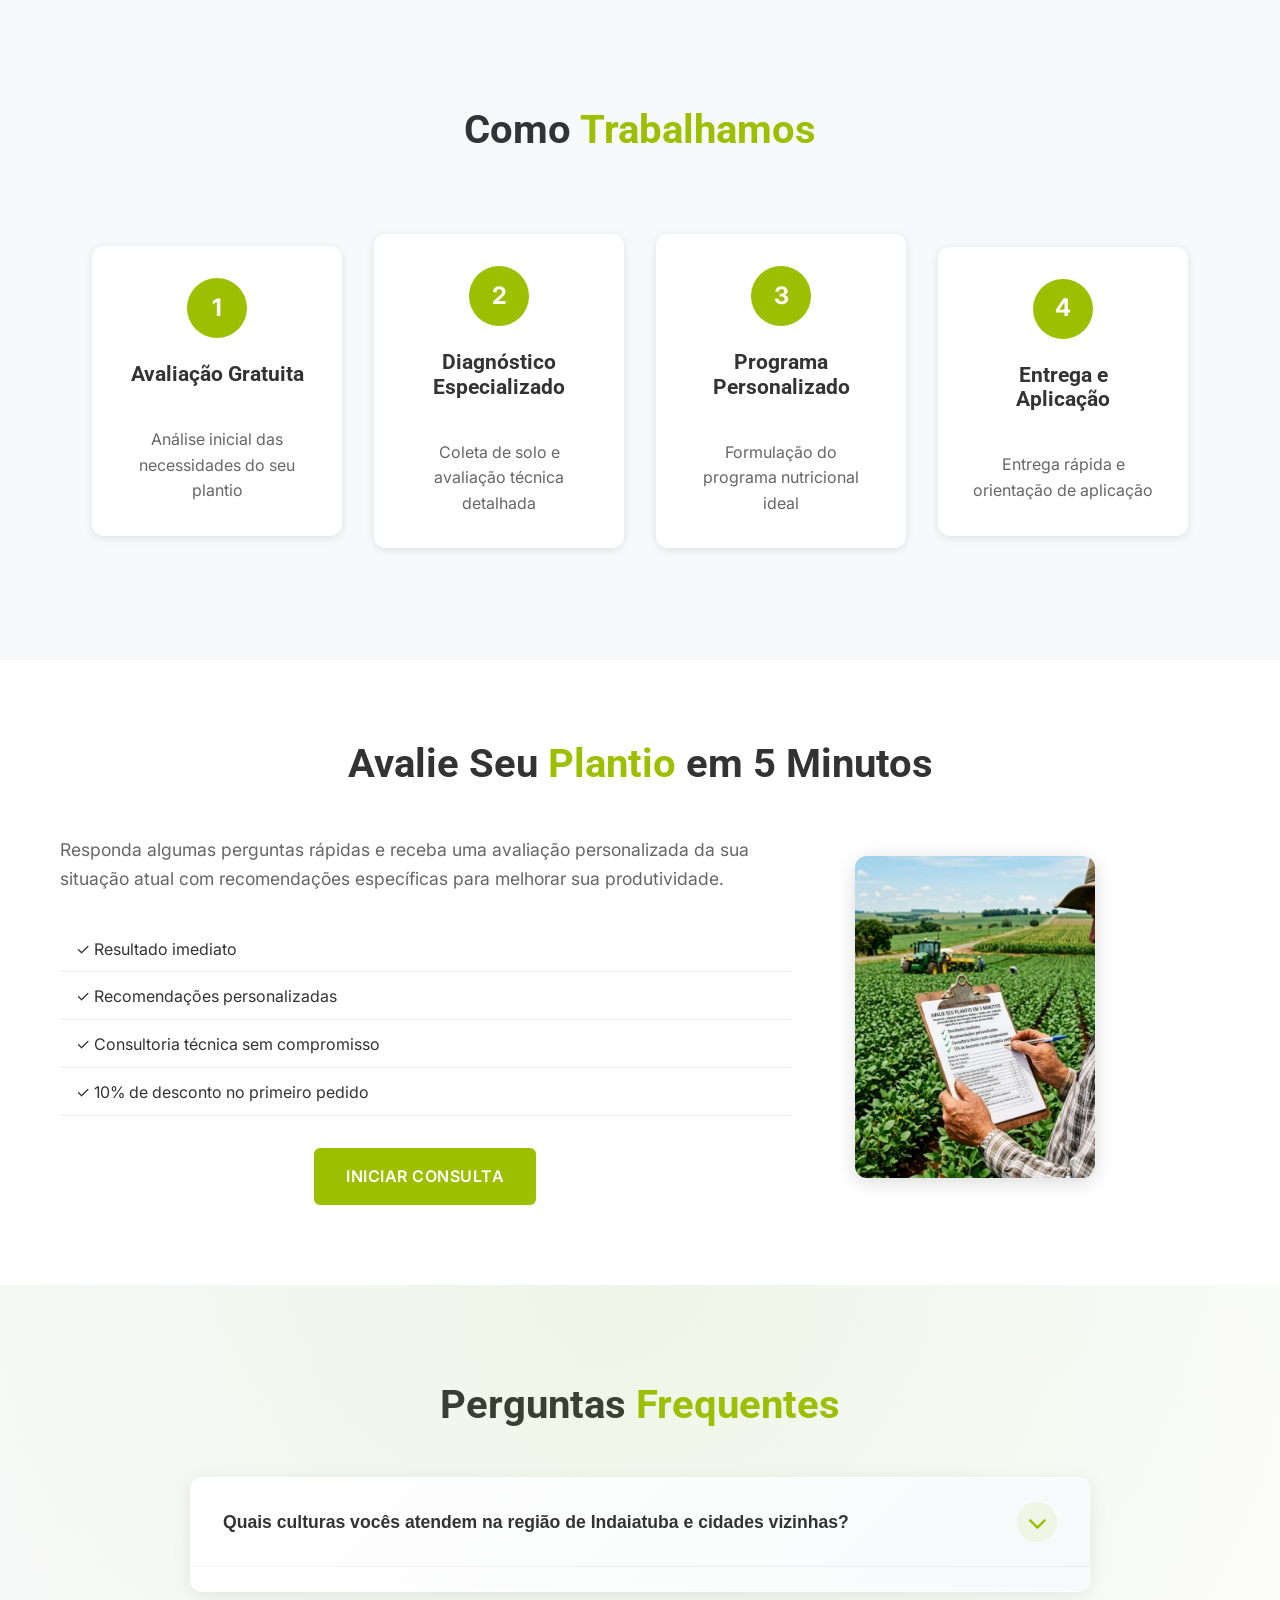
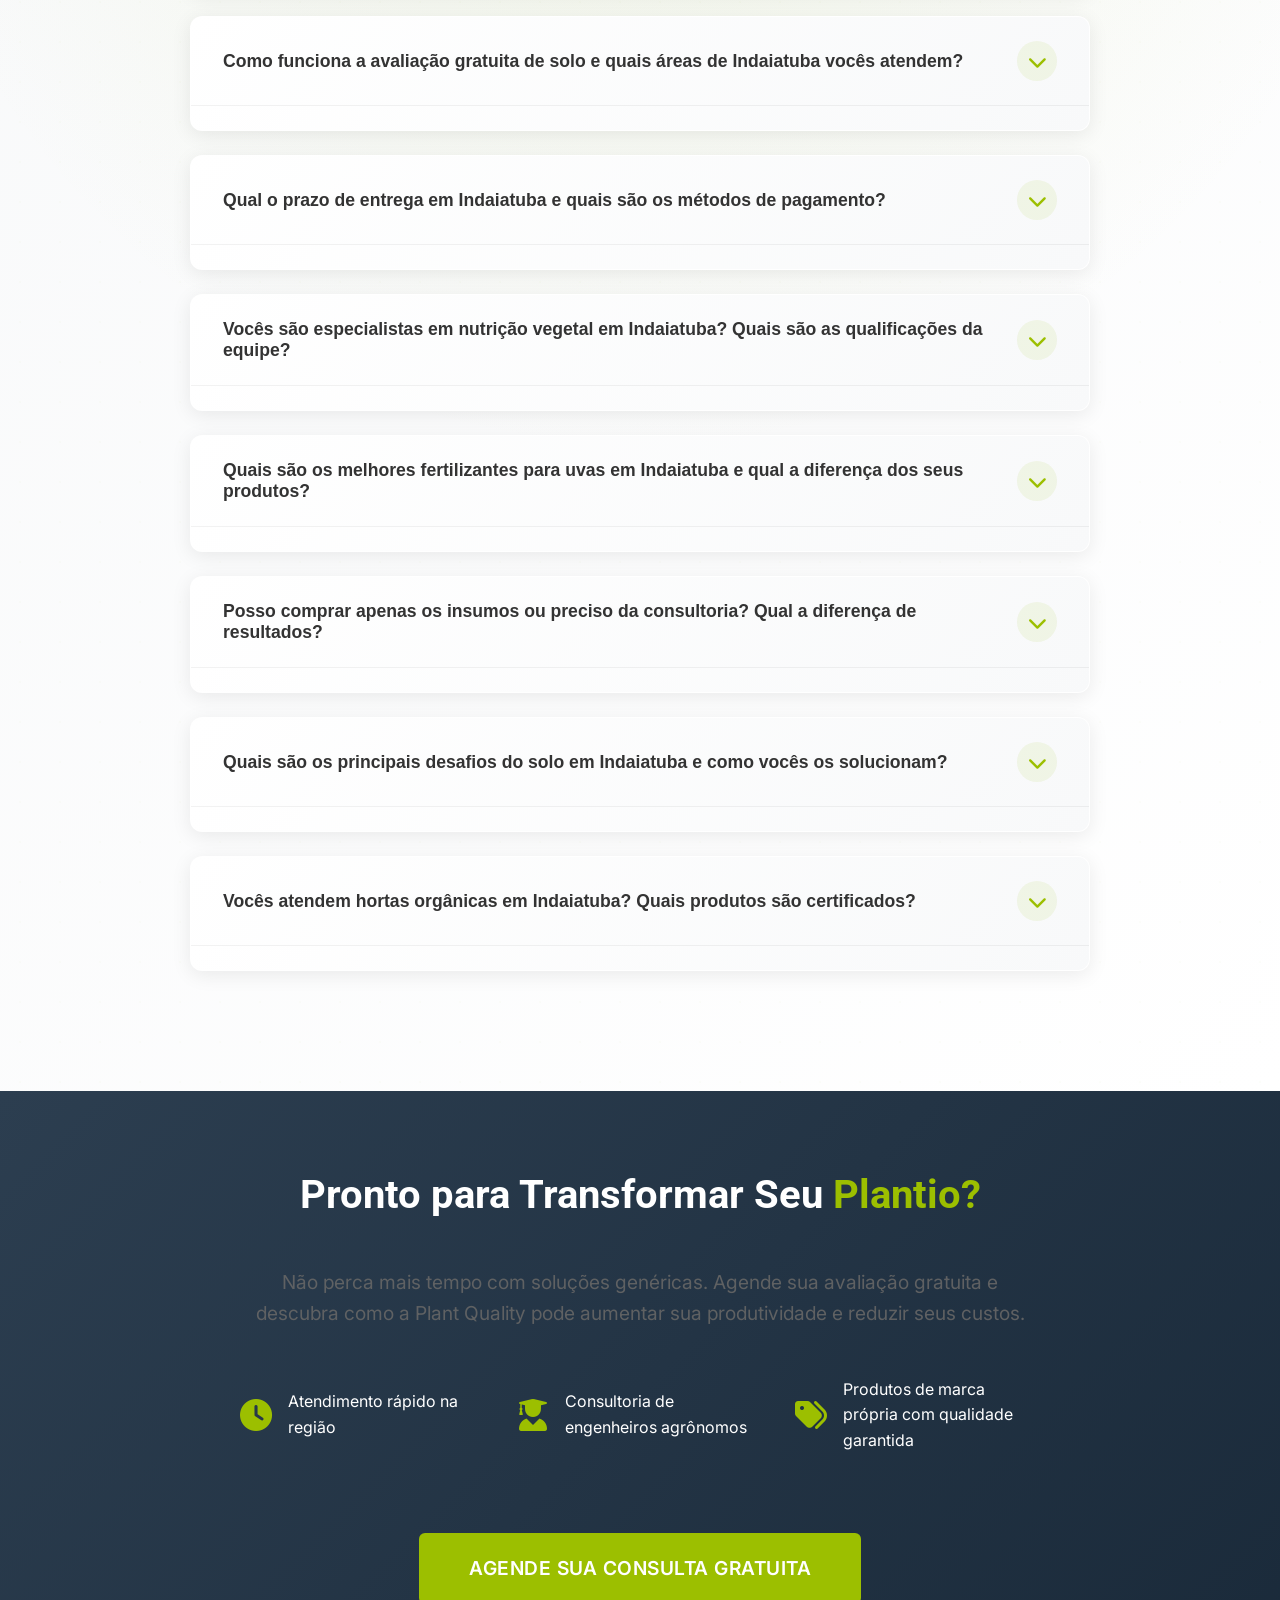
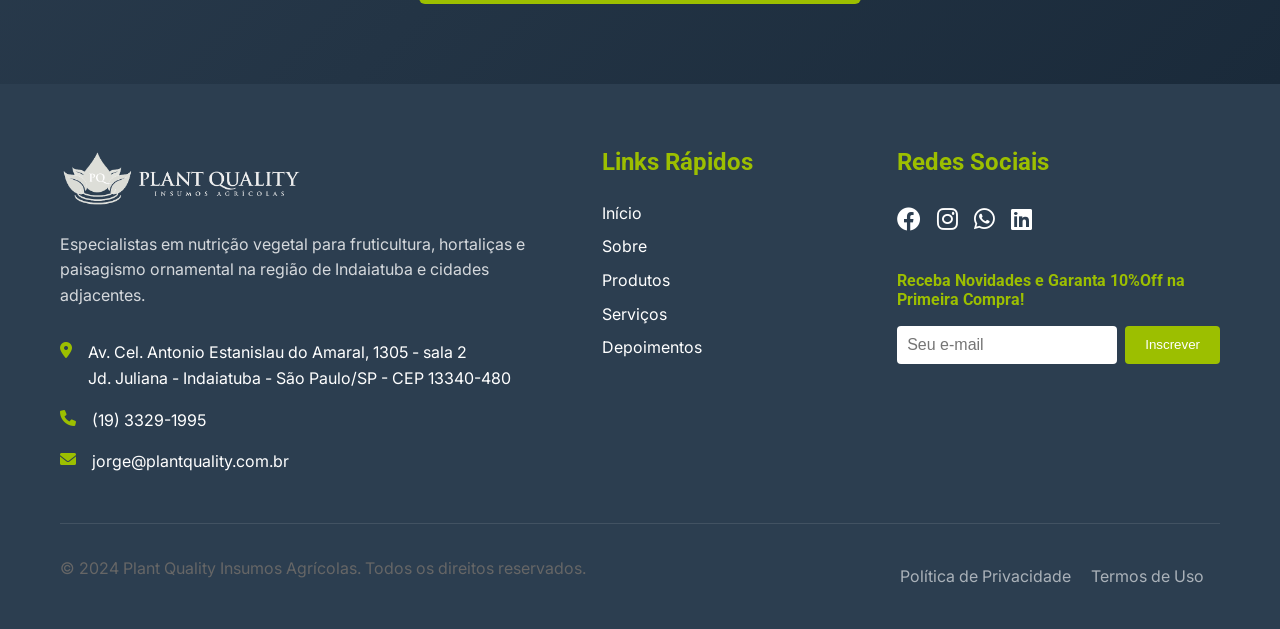
==== commit edf746ba: "Add files via upload" ====
--- a/index.html
+++ b/index.html
@@ -139,9 +139,13 @@
         <div class="vsl-player">
           <img src="images/testimonial-video-thumbnail.webp" alt="Depoimento de Cliente"
             style="width: 100%; height: 100%; object-fit: cover; border-radius: 12px;">
-        </div>
-      </div>
-    </div>
+          <div class="play-overlay">
+            <div class="play-button">
+              <i class="fas fa-play"></i>
+            </div>
+          </div>
+        </div>
+      </div>
   </section>
 
   <!-- About Section -->
@@ -177,7 +181,7 @@
             <img src="images/jorge-store.webp" alt="Jorge Dono da Plant Quality">
           </div>
           <div class="jorge-info">
-            <h3>Jorge Dono da Plant Quality</h3>
+            <h3>Jorge Fundador da Plant Quality</h3>
             <p>Com mais de 15 anos de experiência no ramo agrícola, Jorge é o fundador e rosto da Plant Quality.
               Especialista em nutrição vegetal e consultor técnico, ele está sempre presente na loja atendendo
               pessoalmente aos produtores da região.</p>
@@ -725,7 +729,9 @@
             </div>
             <div class="contact-item">
               <i class="fas fa-phone"></i>
-              <span>(19) 3329-1995</span>
+              <a href="tel:+551933291995" class="footer-phone-link">
+                <span>(19) 3329-1995</span>
+              </a>
             </div>
             <div class="contact-item">
               <i class="fas fa-envelope"></i>
--- a/css/styles.css
+++ b/css/styles.css
@@ -1848,6 +1848,24 @@
     margin-top: 2px;
 }
 
+/* Force phone number text to be white in footer */
+.footer .contact-item span {
+    color: white !important;
+    text-decoration: none !important;
+}
+
+/* Style for footer phone link to keep it white */
+.footer .footer-phone-link {
+    color: white !important;
+    text-decoration: none !important;
+    transition: var(--transition);
+}
+
+.footer .footer-phone-link:hover {
+    color: var(--primary-color) !important;
+    text-decoration: none !important;
+}
+
 .footer-links h3,
 .footer-social h3 {
     margin-bottom: 1.5rem;
@@ -1940,6 +1958,88 @@
 
 .footer-legal a:hover {
     color: white;
+}
+
+
+/* Video Thumbnail Overlay Styles */
+.vsl-player {
+    position: relative;
+    cursor: pointer;
+    transition: var(--transition);
+    overflow: hidden;
+    border-radius: 12px;
+    /* Match the thumbnail image border radius */
+}
+
+.vsl-player:hover {
+    transform: scale(1.02);
+    box-shadow: var(--shadow-hover);
+}
+
+.play-overlay {
+    position: absolute;
+    top: 0;
+    left: 0;
+    width: 100%;
+    height: 100%;
+    background: rgba(0, 0, 0, 0.4);
+    display: flex;
+    align-items: center;
+    justify-content: center;
+    transition: all 0.3s ease;
+    opacity: 0;
+}
+
+.vsl-player:hover .play-overlay {
+    opacity: 1;
+}
+
+.play-button {
+    width: 80px;
+    height: 80px;
+    background: rgba(255, 255, 255, 0.95);
+    border-radius: 50%;
+    display: flex;
+    align-items: center;
+    justify-content: center;
+    box-shadow: 0 8px 30px rgba(0, 0, 0, 0.3);
+    transition: all 0.3s cubic-bezier(0.4, 0, 0.2, 1);
+    border: 3px solid rgba(156, 191, 40, 0.8);
+}
+
+.vsl-player:hover .play-button {
+    transform: scale(1.1) rotate(3deg);
+    background: rgba(255, 255, 255, 1);
+    box-shadow: 0 12px 40px rgba(0, 0, 0, 0.4);
+}
+
+.play-button i {
+    font-size: 2rem;
+    color: var(--primary-color);
+    margin-left: 4px;
+}
+
+/* Subtle animation for the play button */
+@keyframes pulse-play {
+    0% {
+        transform: scale(1);
+    }
+
+    50% {
+        transform: scale(1.05);
+    }
+
+    100% {
+        transform: scale(1);
+    }
+}
+
+.play-button {
+    animation: pulse-play 3s infinite;
+}
+
+.vsl-player:hover .play-button {
+    animation: none;
 }
 
 /* WhatsApp Floating Button (Mobile Only) */
@@ -1996,6 +2096,35 @@
 
     .whatsapp-float:hover {
         transform: translateY(-2px) scale(1.05);
+    }
+
+    /* Mobile video thumbnail behavior */
+    .vsl-player {
+        border-radius: 12px;
+    }
+
+    .vsl-player:hover {
+        transform: scale(1.02);
+        box-shadow: var(--shadow-hover);
+    }
+
+    .play-overlay {
+        opacity: 0;
+    }
+
+    .vsl-player:hover .play-overlay {
+        opacity: 1;
+    }
+
+    .play-button {
+        animation: pulse-play 3s infinite;
+    }
+
+    .vsl-player:hover .play-button {
+        animation: none;
+        transform: scale(1.1) rotate(3deg);
+        background: rgba(255, 255, 255, 1);
+        box-shadow: 0 12px 40px rgba(0, 0, 0, 0.4);
     }
 }
 
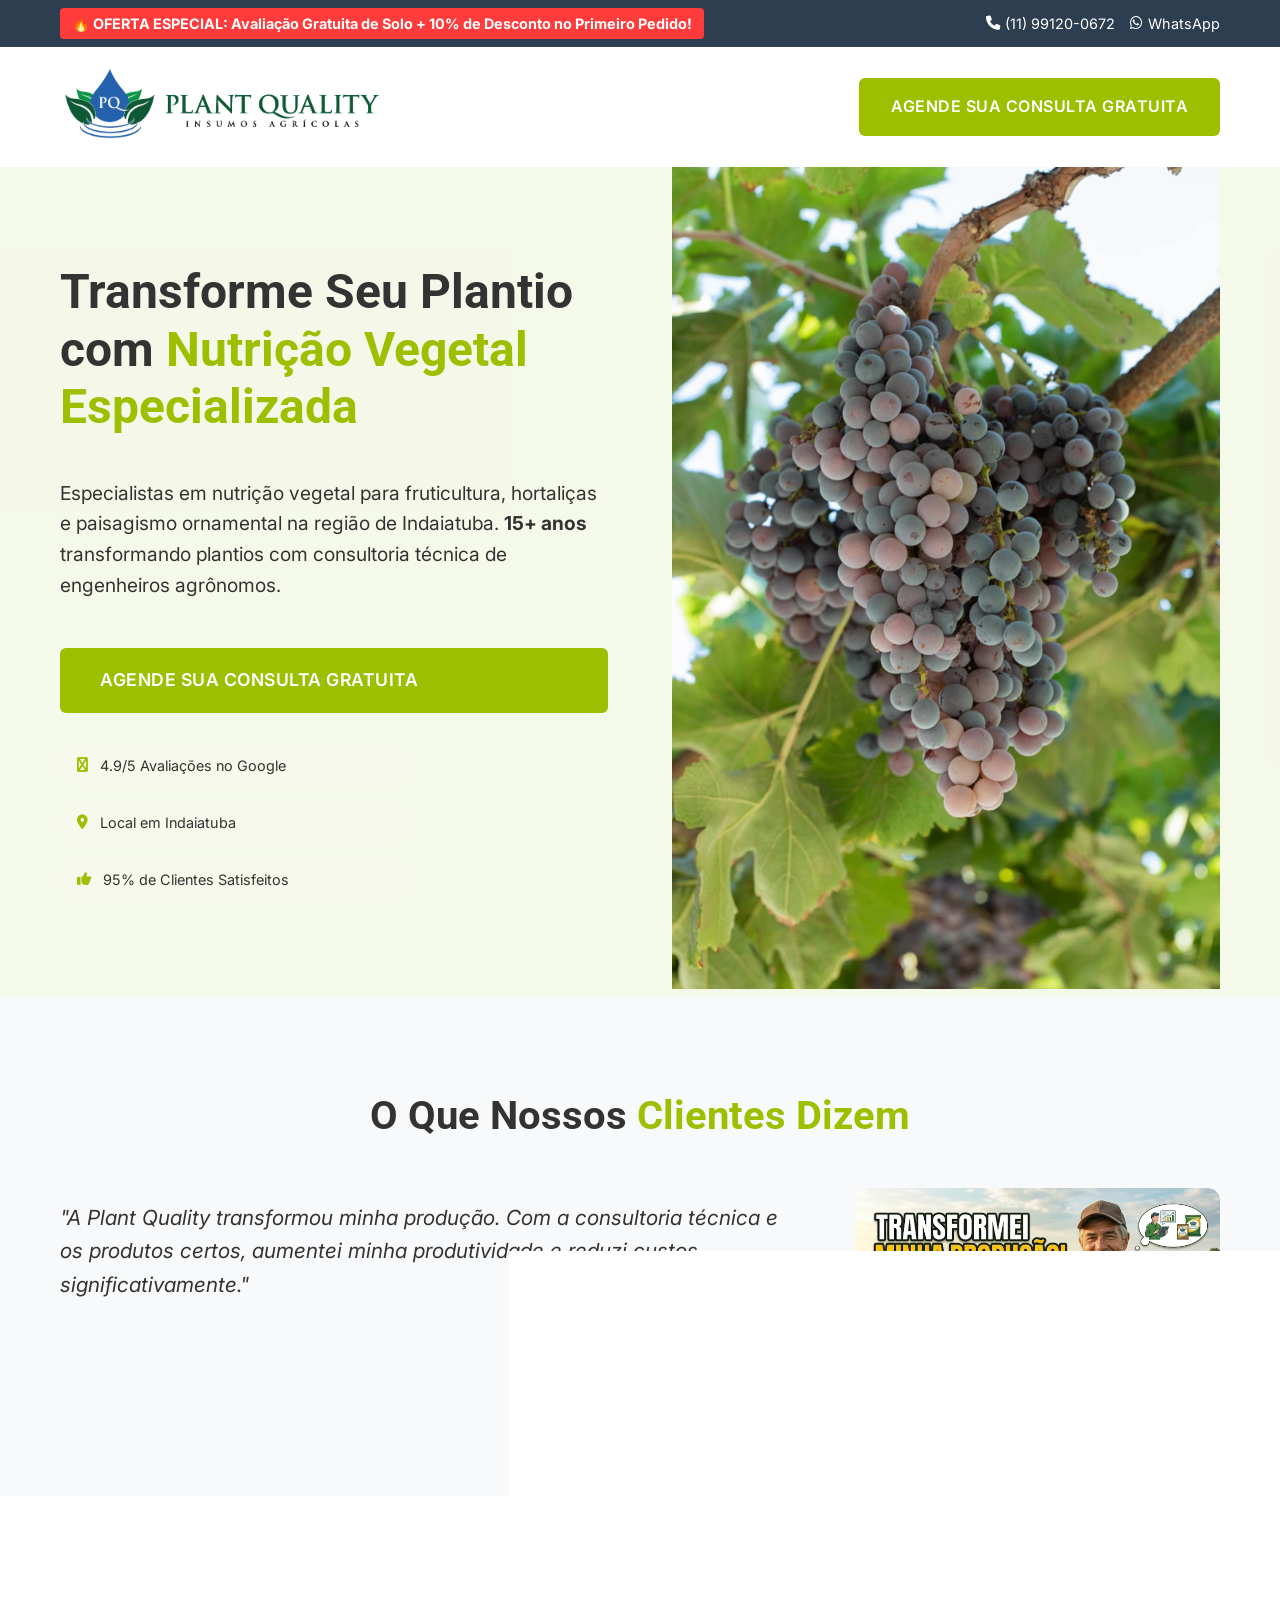
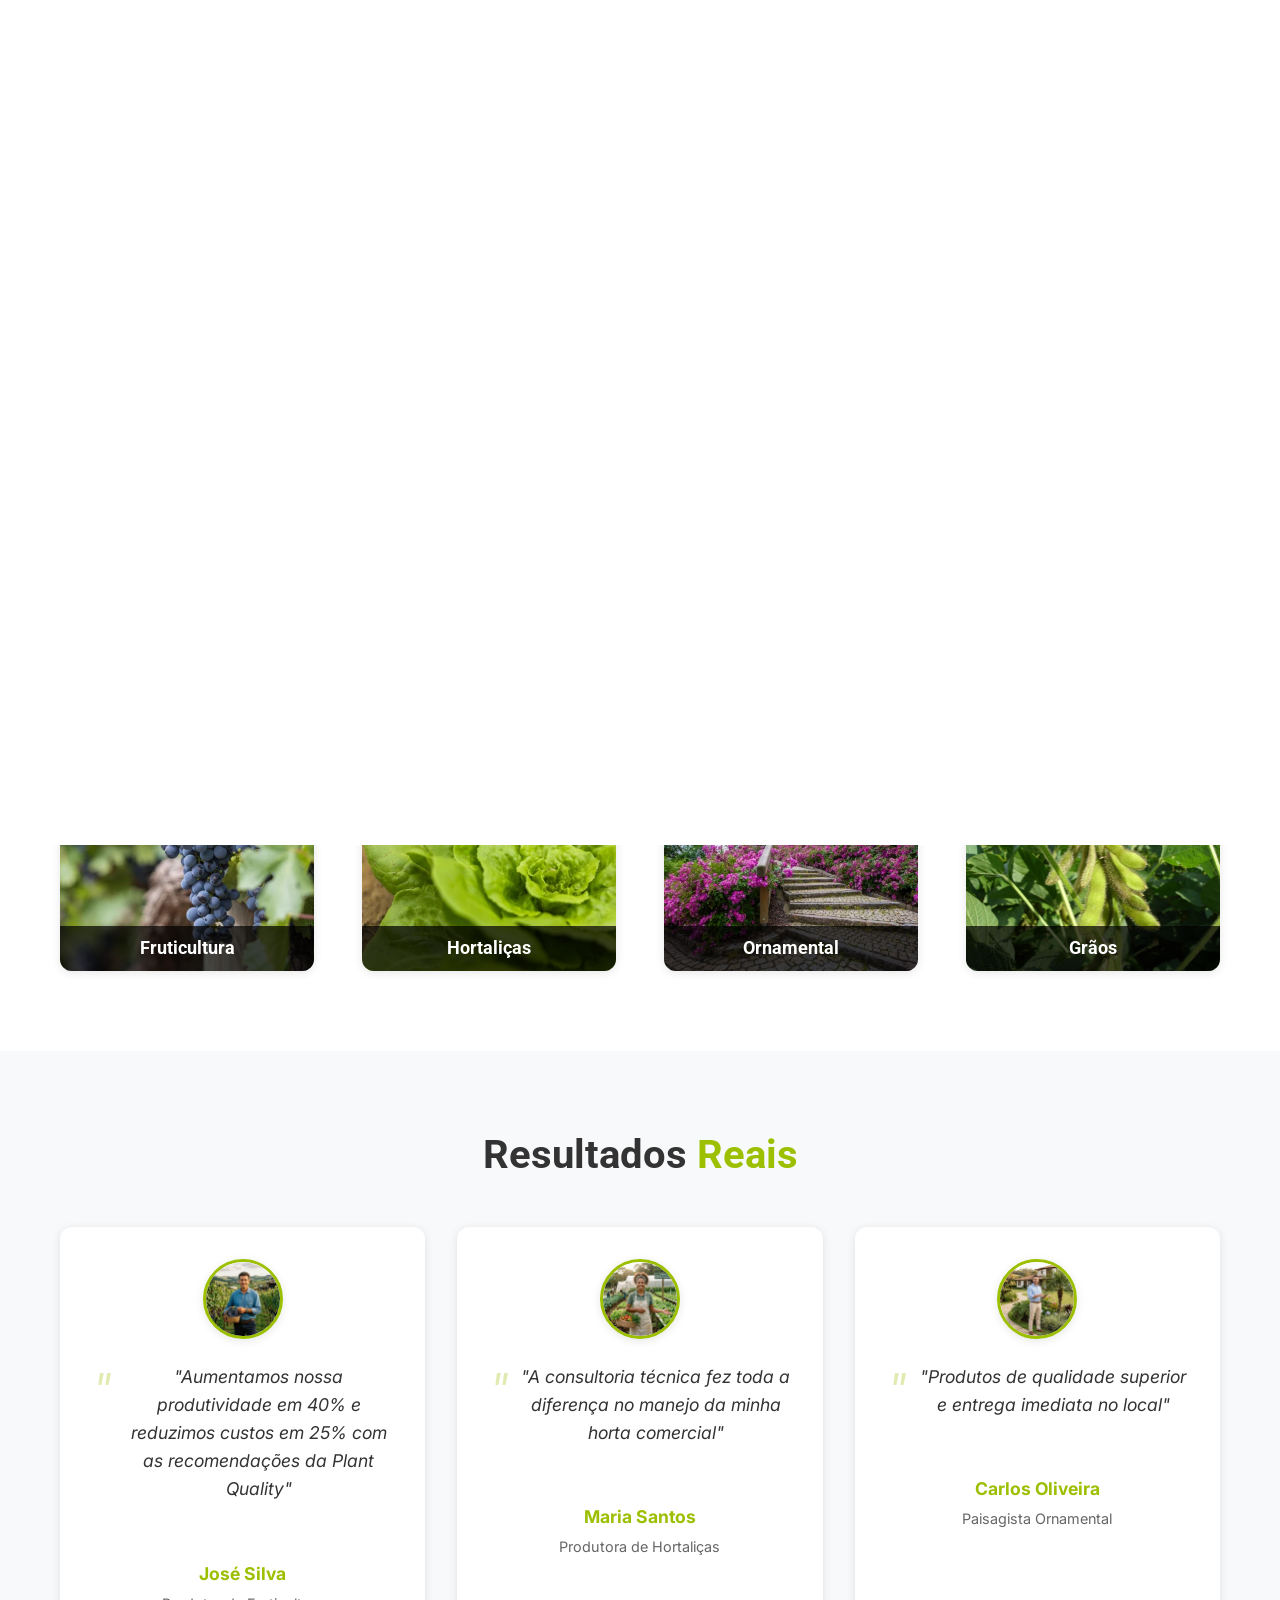
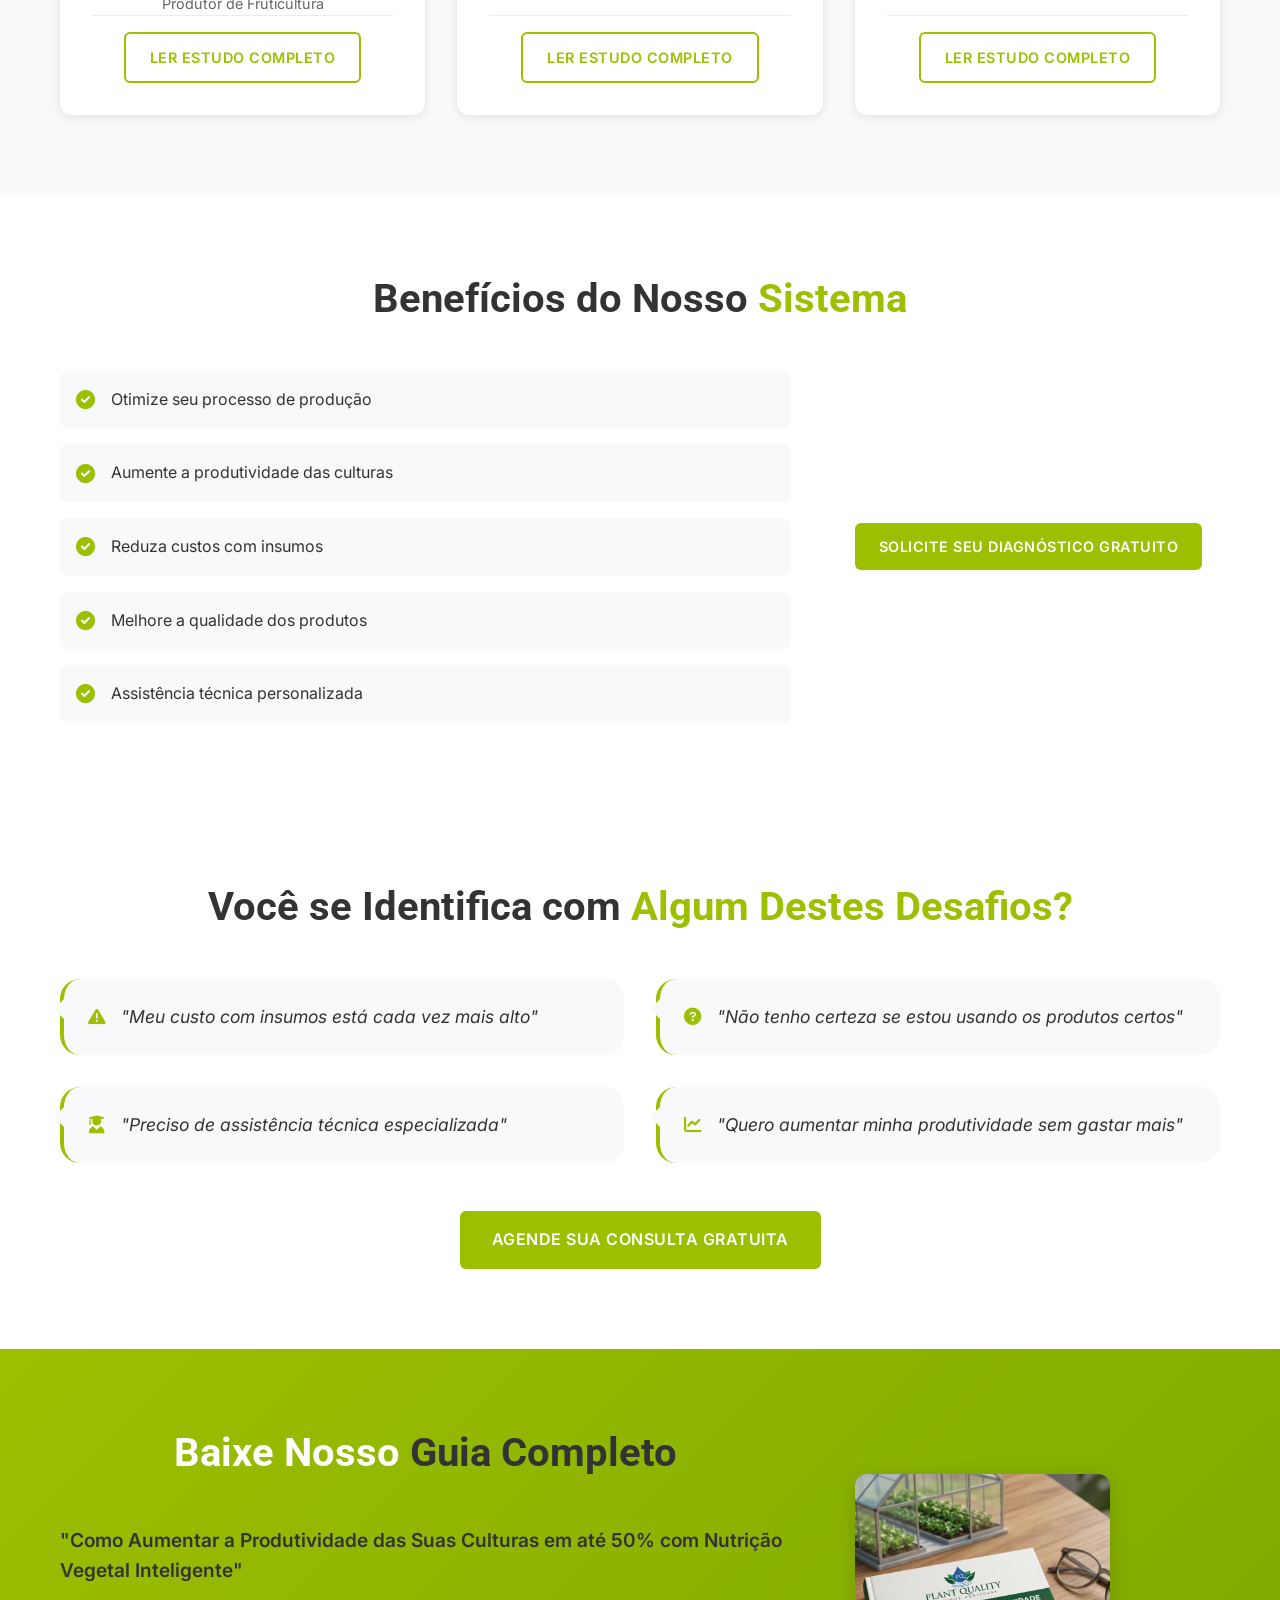
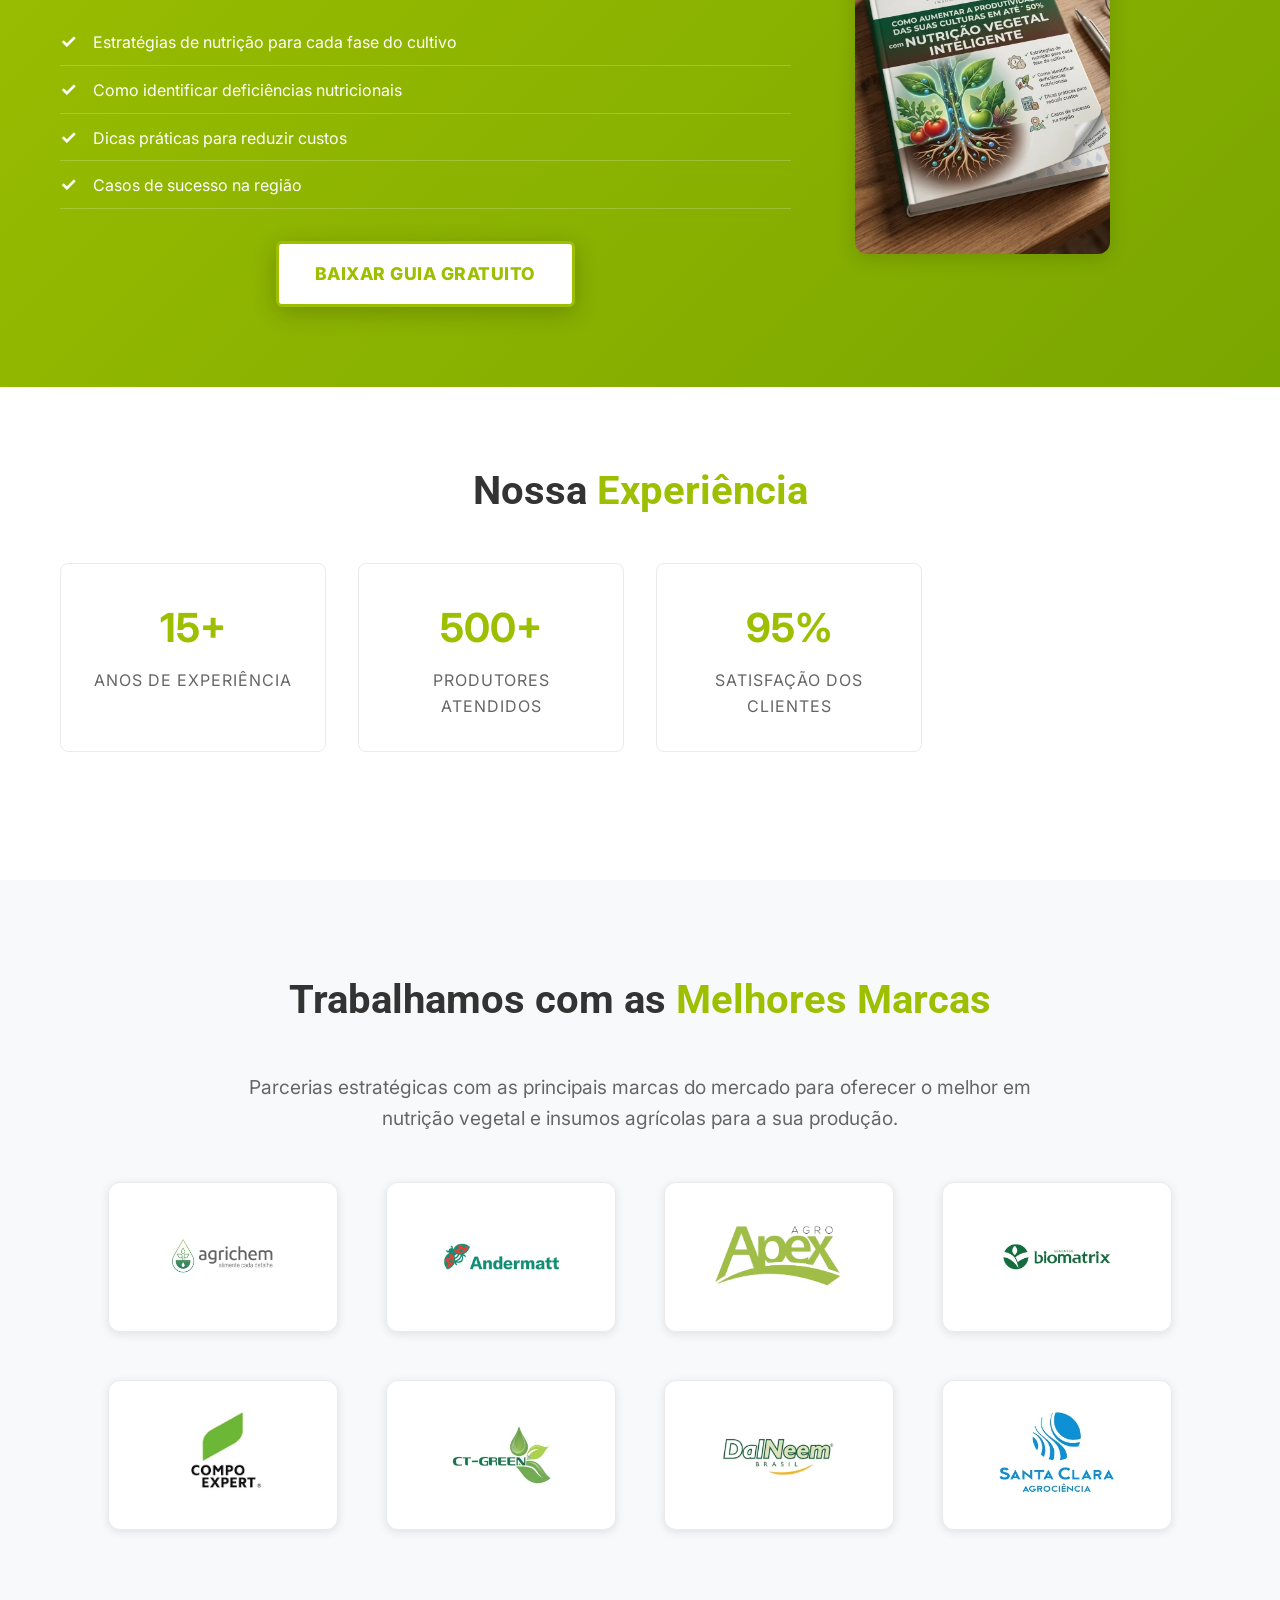
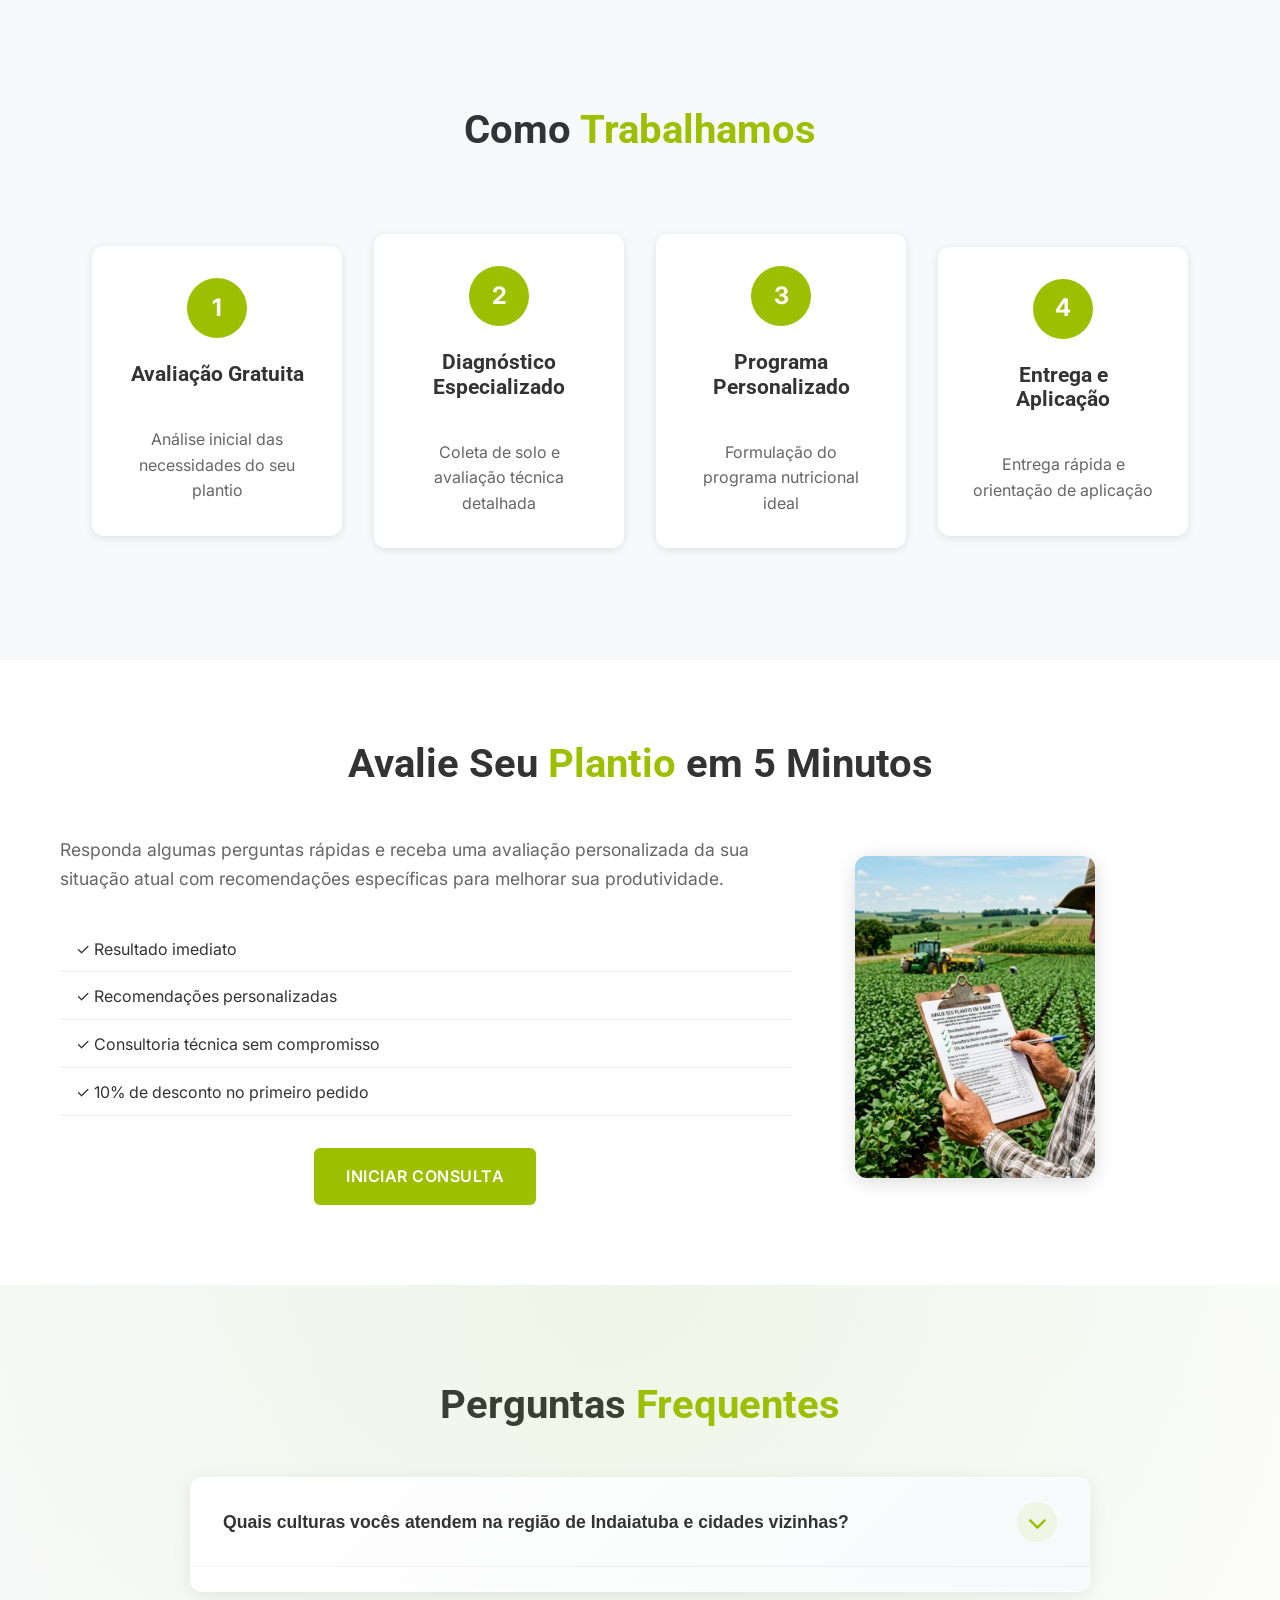
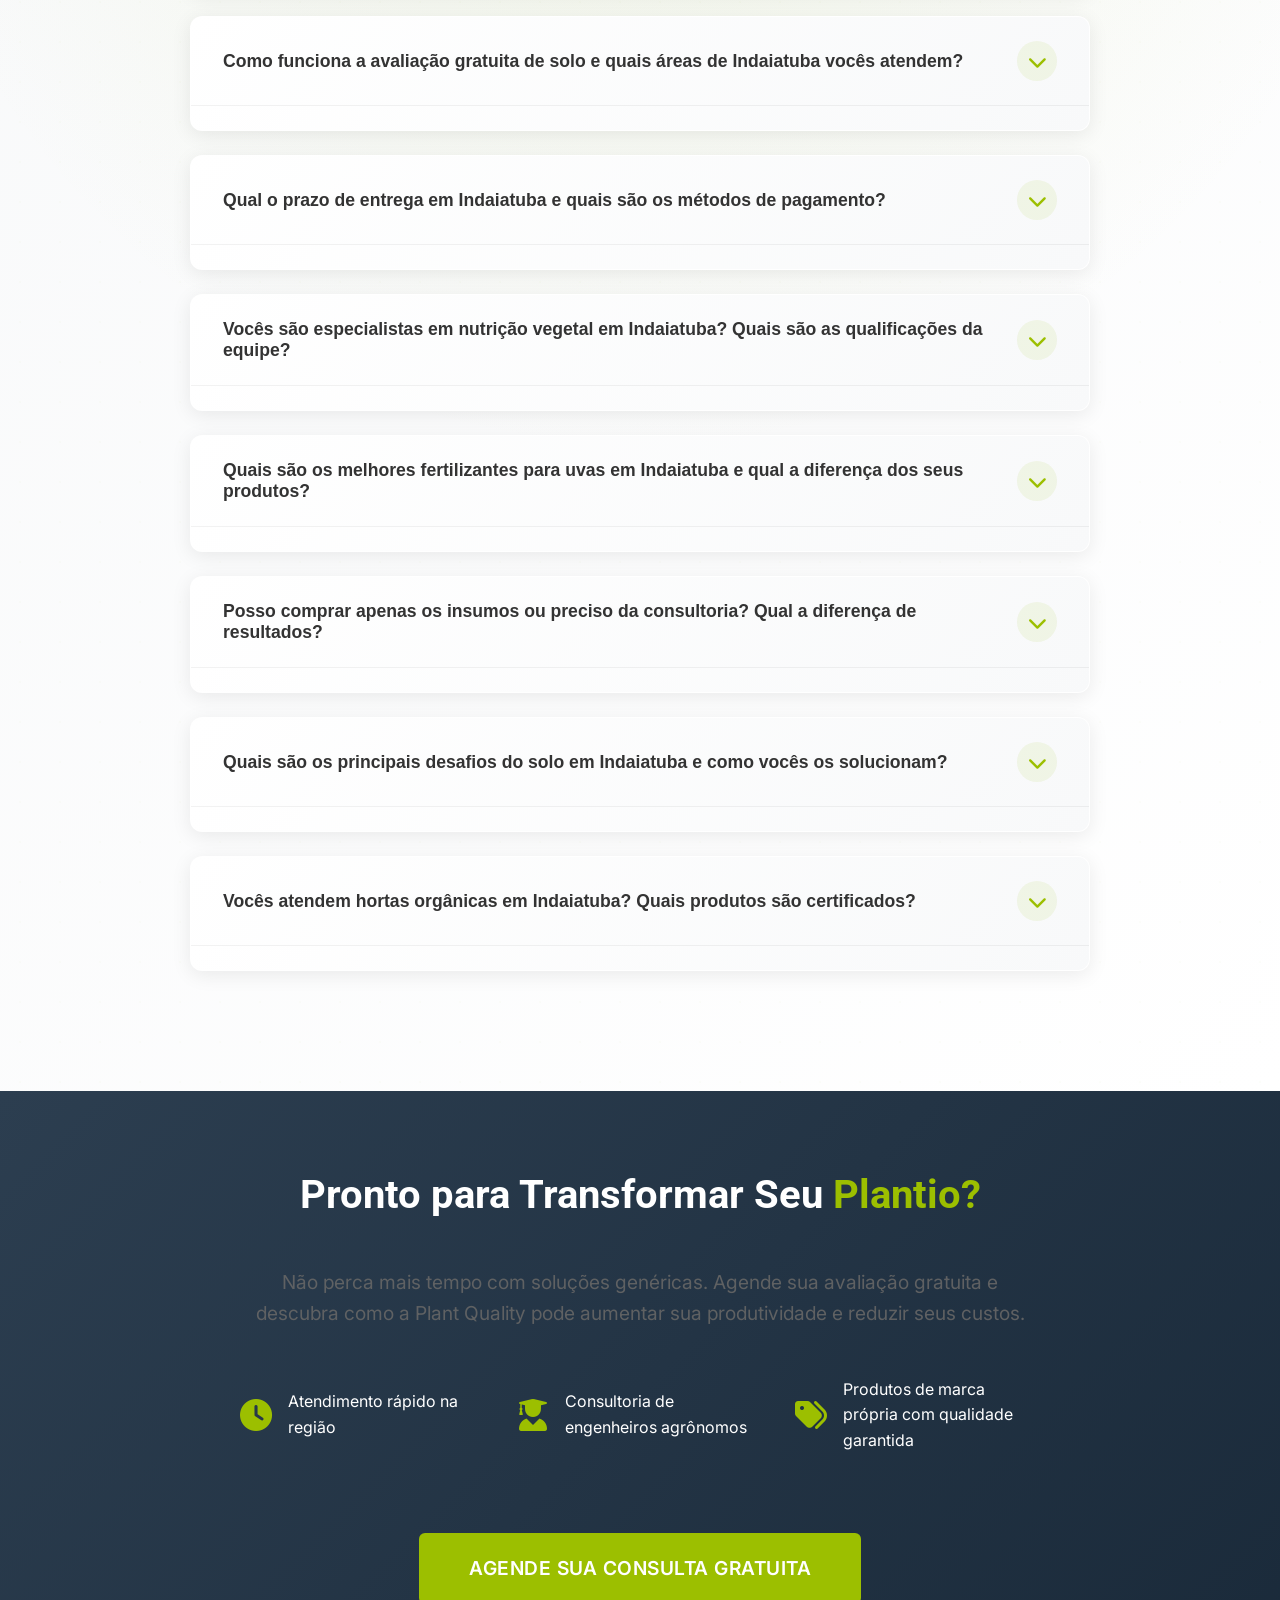
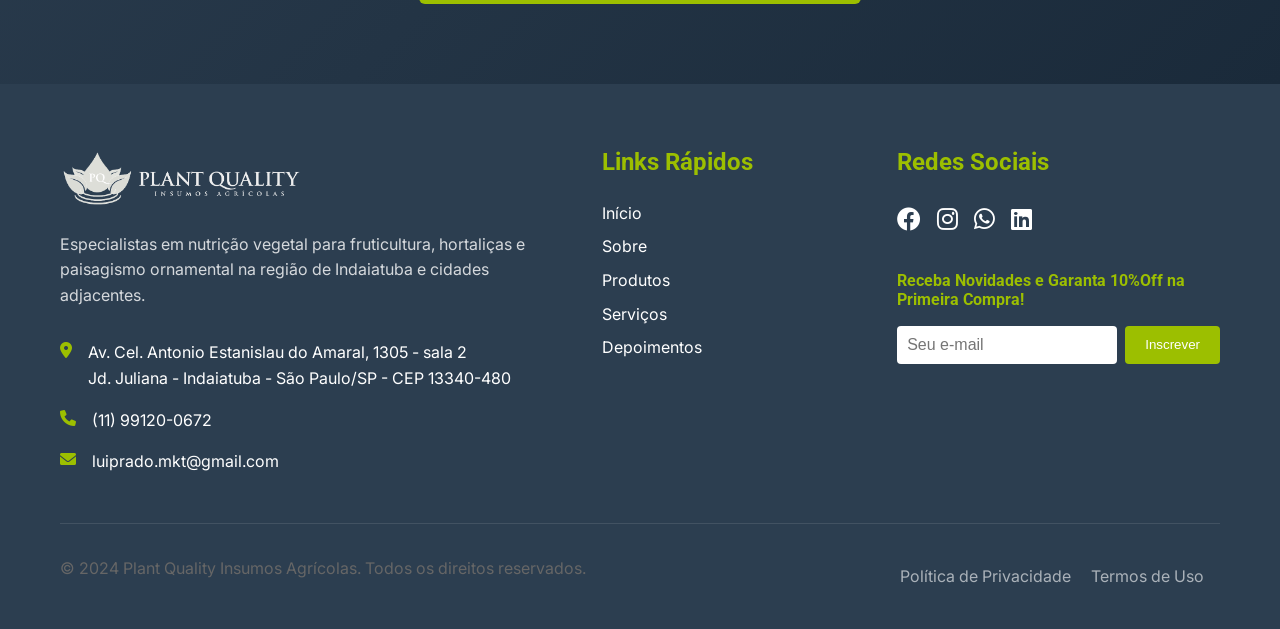
==== commit 4f5b9499: "contact update" ====
--- a/index.html
+++ b/index.html
@@ -12,6 +12,39 @@
     gtag('config', 'G-V8BTG64JEH');
   </script>
 
+  <!-- Custom Event Tracking Script -->
+  <script>
+    // Função para rastrear cliques em links do WhatsApp
+    function trackWhatsAppClick() {
+      gtag('event', 'botao_whatsapp', {
+        'event_category': 'engagement',
+        'event_label': 'whatsapp_link_click',
+        'value': 1
+      });
+    }
+
+    // Adiciona o evento de clique a todos os links que contém o número 5519996183972
+    document.addEventListener('DOMContentLoaded', function () {
+      // Seleciona todos os links que contém o número do WhatsApp
+      const whatsappLinks = document.querySelectorAll('a[href*="5519996183972"]');
+
+      whatsappLinks.forEach(function (link) {
+        link.addEventListener('click', function (e) {
+          // Rastreia o evento antes de seguir o link
+          trackWhatsAppClick();
+
+          // Pequeno delay para garantir que o evento seja enviado
+          setTimeout(function () {
+            window.open(link.href, link.target || '_blank');
+          }, 100);
+
+          // Impede o comportamento padrão para controlar o redirecionamento
+          e.preventDefault();
+        });
+      });
+    });
+  </script>
+
   <meta charset="UTF-8">
   <meta name="viewport" content="width=device-width, initial-scale=1.0">
   <meta name="description"
@@ -62,9 +95,9 @@
           Pedido!</span>
         <div class="top-bar-actions">
           <a href="tel:+551933291995" class="phone-link">
-            <i class="fas fa-phone"></i> (19) 3329-1995
+            <i class="fas fa-phone"></i> (11) 99120-0672
           </a>
-          <a href="https://wa.me/5519996183972" class="whatsapp-link" target="_blank">
+          <a href="https://wa.me/5511001200672" class="whatsapp-link" target="_blank">
             <i class="fab fa-whatsapp"></i> WhatsApp
           </a>
         </div>
@@ -730,12 +763,12 @@
             <div class="contact-item">
               <i class="fas fa-phone"></i>
               <a href="tel:+551933291995" class="footer-phone-link">
-                <span>(19) 3329-1995</span>
+                <span>(11) 99120-0672</span>
               </a>
             </div>
             <div class="contact-item">
               <i class="fas fa-envelope"></i>
-              <span>jorge@plantquality.com.br</span>
+              <span>luiprado.mkt@gmail.com</span>
             </div>
           </div>
         </div>
@@ -780,7 +813,7 @@
   </footer>
 
   <!-- WhatsApp Floating Button (Mobile Only) -->
-  <a href="https://wa.me/5519996183972" class="whatsapp-float" target="_blank">
+  <a href="https://wa.me/5511991200672" class="whatsapp-float" target="_blank">
     <i class="fab fa-whatsapp"></i>
   </a>
 
